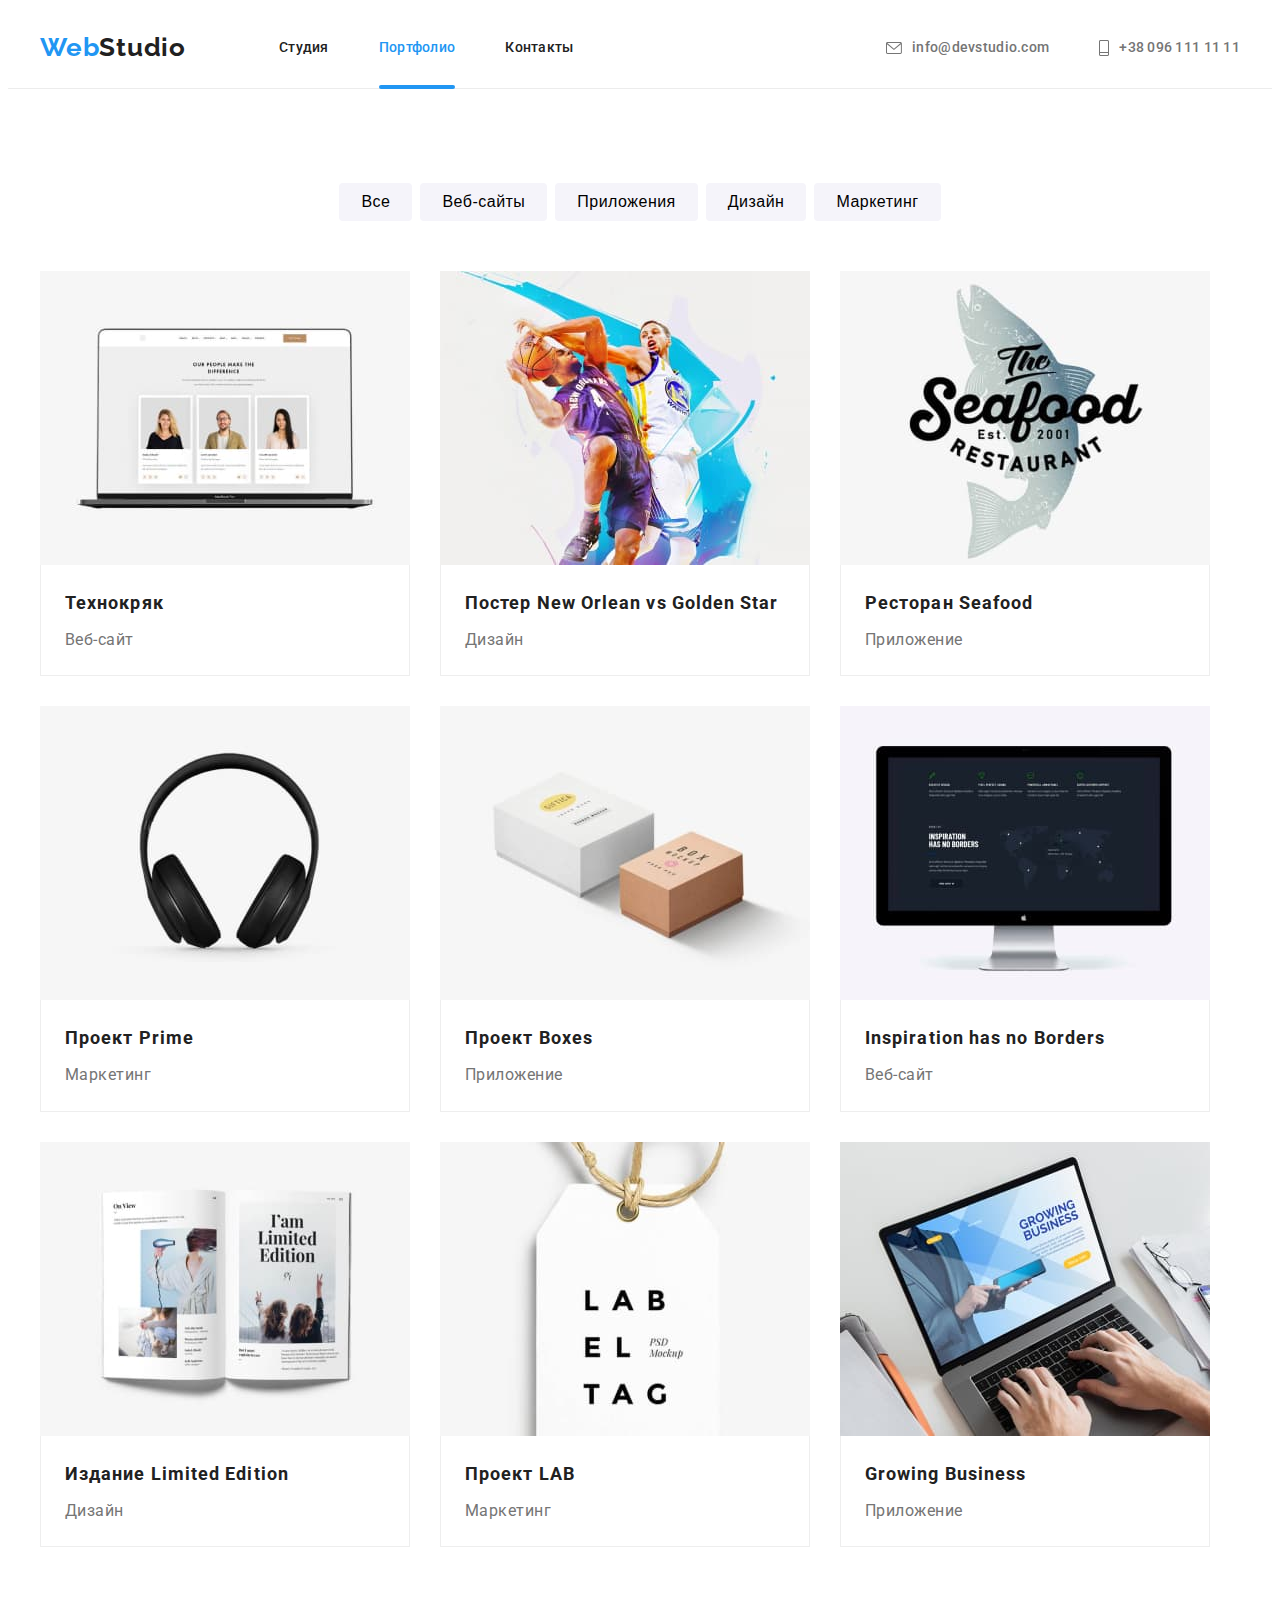
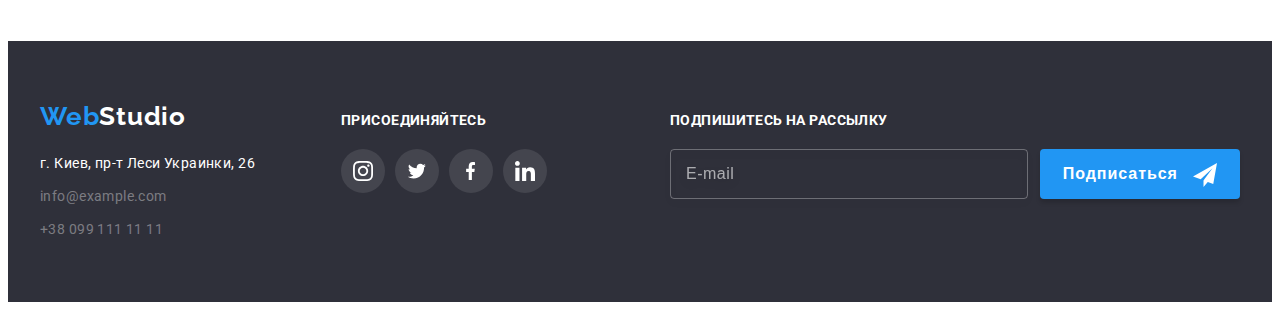
==== portfolio.html @ 497ff4f8 "sxx" ====
<!DOCTYPE html>
<h lang="ru">
	<head>
		<meta charset="UTF-8" />
		<meta http-equiv="X-UA-Compatible" content="IE=edge" />
		<meta name="viewport" content="width=device-width, initial-scale=1.0" />
		<title>WebStudio</title>
<link rel="preconnect" href="https://fonts.gstatic.com" crossorigin>
<link href="https://fonts.googleapis.com/css2?family=Raleway:wght@700&family=Roboto:wght@400;500;700;900&display=swap" rel="stylesheet">
<link rel="stylesheet" href="https://cdnjs.cloudflare.com/ajax/libs/modern-normalize/1.1.0/modern-normalize.min.css" integrity="sha512-wpPYUAdjBVSE4KJnH1VR1HeZfpl1ub8YT/NKx4PuQ5NmX2tKuGu6U/JRp5y+Y8XG2tV+wKQpNHVUX03MfMFn9Q==" crossorigin="anonymous" referrerpolicy="no-referrer" />
		<link rel="stylesheet" href="./css/main.min.css" />
	</head>
	<body>
		<!--Шапка сайта-->
		<header class="header">
			<div class="container header__container">
				<nav class="nav">
					<a class="header__logo logo" href="./index.html">Web<span class="logo__black">Studio</span>
					</a>
					<ul class="nav__list">
						<li class="nav__item">
							<a class="nav__link" href="./index.html"
								>Студия</a>
						</li>
						<li class="nav__item">
							<a class="nav__link nav__link--current" href="./portfolio.html">Портфолио</a>
						</li>
						<li class="nav__item">
							<a class="nav__link" href="#team">Контакты</a>
						</li>
					</ul>
				</nav>
				<ul class="contaks ">
					<li class="contaks__item">
						<a class="contaks__link" href="mailto:info@devstudio.com">
							<svg class="contaks__icon" width="16" height="12">
								<use href="./images/icons.svg#icon-envelope"></use>
							</svg>
							info@devstudio.com</a>
					</li>
					<li class="contaks__item">
						<a class="contaks__link" href="tel:+380961111111">
							<svg class="contaks__icon" width="10" height="16">
								<use href="./images/icons.svg#icon-smartphone"></use>
							</svg>
							+38 096 111 11 11</a>
					</li>
				</ul>
			</div>
		</header>
		<!--Секция блок заказа услуги-->
		<main>
				<section class="">
				<div class="container section">
					<h1 class="visually-hidden">
						Выбор элементов подтипа портфолио WebStudio
					</h1>
						<ul class="element">
							<li class="element__item">
								<button class="element__btn" type="button">
									Все
								</button>
							</li>
							<li class="element__item">
								<button class="element__btn" type="button">
									Веб-сайты
								</button>
							</li>
							<li class="element__item">
								<button class="element__btn" type="button">
									Приложения
								</button>
							</li>
							<li class="element__item">
								<button class="element__btn" type="button">
									Дизайн
								</button>
							</li>
							<li class="element__item">
								<button class="element__btn" type="button">
									Маркетинг
								</button>
							</li>
						</ul>
					<ul class="gallery">
						<li class="gallery__item">
							<div class="gallery__wrap">
								<a class="gallery__link" href="">
									<div class="gallery__img">
									<img src="./images/veb-link.jpg" width="370" alt="Технокряк"/>
									<p class="gallery__wrap-text">
										Технокряк это современная площадка распространения коронавируса. Компании используют эту платформу для цифрового шпионажа и атак на защищённые сервера конкурентов.
									</p>
								</div>
									<div class="gallery__container">
									<h2 class="gallery__title">Технокряк</h2>
								<p class="gallery__text">Веб-сайт</p>
								</div>
								</a>
							</div>
						</li>
						<li class="gallery__item">
							<div class="gallery__wrap">
								<a class="gallery__link" href="">
									<div class="gallery__img">
									<img src="./images/poster-new-orlean-vs-golden-star.jpg" width="370" alt="Постер New Orlean vs Golden Star"/>
								<p class="gallery__wrap-text">
									Lorem ipsum dolor, sit amet consectetur adipisicing elit. Neque assumenda ab reprehenderit in ea sapiente similique ad. Quibusdam cum ea, odio veritatis, perferendis voluptas velit optio architecto ab nostrum dignissimos incidunt iste culpa voluptatem porro veniam nulla perspiciatis magnam modi blanditiis vitae! Aliquid esse amet officia porro, temporibus nam soluta!
								</p>	
								</div>
									<div class="gallery__container">
									<h2 class="gallery__title">Постер New Orlean vs Golden Star</h2>
								<p class="gallery__text">Дизайн</p>
								</div>
								</a>
							</div>
						</li>
						<li class="gallery__item">
							<div class="gallery__wrap">
								<a class="gallery__link" href="">
									<div class="gallery__img">
									<img src="./images/seafood-restaurant.jpg" width="370" alt="Ресторан Seafood"/>
								<p class="gallery__wrap-text">
									Lorem ipsum dolor, sit amet consectetur adipisicing elit. Neque assumenda ab reprehenderit in ea sapiente similique ad. Quibusdam cum ea, odio veritatis, perferendis voluptas velit optio architecto ab nostrum dignissimos incidunt iste culpa voluptatem porro veniam nulla perspiciatis magnam modi blanditiis vitae! Aliquid esse amet officia porro, temporibus nam soluta!
								</p>	
								</div>
									<div class="gallery__container">
									<h2 class="gallery__title">Ресторан Seafood</h2>
								<p class="gallery__text">Приложение</p>
								</div>
								</a>
							</div>
						</li>
						<li class="gallery__item">
							<div class="gallery__wrap">
								<a class="gallery__link" href="">
									<div class="gallery__img">
									<img src="./images/prime-project.jpg" width="370" alt="Проект Prime"/>
								<p class="gallery__wrap-text">
									Lorem ipsum dolor, sit amet consectetur adipisicing elit. Neque assumenda ab reprehenderit in ea sapiente similique ad. Quibusdam cum ea, odio veritatis, perferendis voluptas velit optio architecto ab nostrum dignissimos incidunt iste culpa voluptatem porro veniam nulla perspiciatis magnam modi blanditiis vitae! Aliquid esse amet officia porro, temporibus nam soluta!
								</p>	
								</div>
									<div class="gallery__container">
									<h2 class="gallery__title">Проект Prime</h2>
								<p class="gallery__text">Маркетинг</p>
								</div>
								</a>
							</div>
						</li>
						<li class="gallery__item">
							<div class="gallery__wrap">
								<a class="gallery__link" href="">
									<div class="gallery__img">
									<img src="./images/project-boxes.jpg" width="370" alt="Проект Boxes"/>
								<p class="gallery__wrap-text">
									Lorem ipsum dolor, sit amet consectetur adipisicing elit. Neque assumenda ab reprehenderit in ea sapiente similique ad. Quibusdam cum ea, odio veritatis, perferendis voluptas velit optio architecto ab nostrum dignissimos incidunt iste culpa voluptatem porro veniam nulla perspiciatis magnam modi blanditiis vitae! Aliquid esse amet officia porro, temporibus nam soluta!
								</p>	
								</div>
									<div class="gallery__container">
									<h2 class="gallery__title">Проект Boxes</h2>
								<p class="gallery__text">Приложение</p>
								</div>
								</a>
							</div>
						</li>
						<li class="gallery__item">
							<div class="gallery__wrap">
								<a class="gallery__link" href="">
									<div class="gallery__img">
									<img src="./images/inspiration-has-no-borders.jpg" width="370" alt="Inspiration has no Borders"/>
								<p class="gallery__wrap-text">
									Lorem ipsum dolor, sit amet consectetur adipisicing elit. Neque assumenda ab reprehenderit in ea sapiente similique ad. Quibusdam cum ea, odio veritatis, perferendis voluptas velit optio architecto ab nostrum dignissimos incidunt iste culpa voluptatem porro veniam nulla perspiciatis magnam modi blanditiis vitae! Aliquid esse amet officia porro, temporibus nam soluta!
								</p>	
								</div>
									<div class="gallery__container">
									<h2 class="gallery__title">Inspiration has no Borders</h2>
								<p class="gallery__text">Веб-сайт</p>
								</div>
								</a>
							</div>
						</li>
						<li class="gallery__item">
							<div class="gallery__wrap">
								<a class="gallery__link" href="">
									<div class="gallery__img">
									<img src="./images/limited-edition.jpg" width="370" alt="Издание Limited Edition"/>
								<p class="gallery__wrap-text">
									Lorem ipsum dolor, sit amet consectetur adipisicing elit. Neque assumenda ab reprehenderit in ea sapiente similique ad. Quibusdam cum ea, odio veritatis, perferendis voluptas velit optio architecto ab nostrum dignissimos incidunt iste culpa voluptatem porro veniam nulla perspiciatis magnam modi blanditiis vitae! Aliquid esse amet officia porro, temporibus nam soluta!
								</p>	
								</div>
									<div class="gallery__container">
									<h2 class="gallery__title">Издание Limited Edition</h2>
								<p class="gallery__text">Дизайн</p>
								</div>
								</a>
							</div>
						</li>
						<li class="gallery__item">
							<div class="gallery__wrap">
								<a class="gallery__link" href="">
									<div class="gallery__img">
									<img src="./images/prodject-lab.jpg" width="370" alt="Проект LAB"/>
								<p class="gallery__wrap-text">
									Lorem ipsum dolor, sit amet consectetur adipisicing elit. Neque assumenda ab reprehenderit in ea sapiente similique ad. Quibusdam cum ea, odio veritatis, perferendis voluptas velit optio architecto ab nostrum dignissimos incidunt iste culpa voluptatem porro veniam nulla perspiciatis magnam modi blanditiis vitae! Aliquid esse amet officia porro, temporibus nam soluta!
								</p>	
								</div>
									<div class="gallery__container">
									<h2 class="gallery__title">Проект LAB</h2>
								<p class="gallery__text">Маркетинг</p>
								</div>
								</a>
							</div>
						</li>
						<li class="gallery__item">
							<div class="gallery__wrap">
								<a class="gallery__link" href="">
									<div class="gallery__img">
									<img src="./images/growing-business.jpg" width="370" alt="Growing Business"/>
								<p class="gallery__wrap-text">
									Lorem ipsum dolor, sit amet consectetur adipisicing elit. Neque assumenda ab reprehenderit in ea sapiente similique ad. Quibusdam cum ea, odio veritatis, perferendis voluptas velit optio architecto ab nostrum dignissimos incidunt iste culpa voluptatem porro veniam nulla perspiciatis magnam modi blanditiis vitae! Aliquid esse amet officia porro, temporibus nam soluta!
								</p>	
								</div>
									<div class="gallery__container">
									<h2 class="gallery__title">Growing Business</h2>
								<p class="gallery__text">Приложение</p>
								</div>
								</a>
							</div>
						</li>
					</ul>
				</div>
				</section>
		</main>
		<!--Подвал сайта-->
		<footer class="footer">
			<div class="container footer__container">
				<address class="footer__address">
					<ul class="">
						<li class="footer__item">
							<a class="fooder__logo logo" href="./index.html">Web<span class="logo__white">Studio</span></a>
						</li>
						<li class="footer__item">
							<a class="footer__maps"href="https://goo.gl/maps/7n5ivLZafYZ2Yxqt9">г. Киев, пр-т Леси Украинки, 26</a>
						</li>
						<li class="footer__item">
							<a class="footer__mt" href="mailto:info@example.com">info@example.com</a>
						</li">
						<li class="footer__item">
							<a class="footer__mt" href="tel:+380991111111">+38 099 111 11 11</a>
						</li>
					</ul>
				</address>
					<div class="network">
						<p class="footer__text">присоединяйтесь</p>
						<ul class="network__list">
							<li class="network__item">
								<a class="network__link" href="">
									<svg class="network__icon" width="20" height="20">
										<use href="./images/icons.svg#icon-instagram"></use>
									</svg>
								</a>
							</li>
							<li class="network__item">
								<a class="network__link" href="">
									<svg class="network__icon" width="20" height="16.25">
										<use href="./images/icons.svg#icon-twitter"></use>
									</svg>
								</a>
							</li>
							<li class="network__item">
								<a class="network__link" href="">
									<svg class="network__icon" width="10" height="20">
										<use href="./images/icons.svg#icon-facebook"></use>
									</svg>
								</a>
							</li>
							<li class="network__item">
								<a class="network__link" href="">
									<svg class="network__icon" width="20" height="20">
										<use href="./images/icons.svg#icon-linkedin"></use>
									</svg>
								</a>
							</li>
						</ul>
					</div>
					<div class="mailing">
						<p class="footer__text">подпишитесь на рассылку</p>
						<form class="mailing__form">
							<div class="mailing__container">
								<label for="mailing__label" class="mailing-label"></label>
								<input type="email" class="mailing__input" name="email" id="mailing__label" placeholder="E-mail">
							</div>
						<button type="submit" class="mailing__button">Подписаться
							<svg class="mailing__icon" width="24" height="24">
								<use href="./images/icons.svg#icon-send"></use>
							</svg>
						</button>
						</form>
					</div>
			</div>
		</footer>
		<script src="./js/modal.js"></script>
	</body>
</html>
---- css/main.min.css ----
body{color:var(--main-text-color);font-family:Roboto,sans-serif;font-size:14px;line-height:1.71;background:#fff}:hover,:focus{outline:none}h1,h2,h3,h4,h5,h6,p,ul{margin:0}ul{padding:0;list-style:none}a{text-decoration:none}img{display:block;max-width:100%;height:auto}button{cursor:pointer}.backdrop{width:100vw;height:100vh;background-color:rgba(0,0,0,.2);position:fixed;top:0;-webkit-transition:opacity 750ms cubic-bezier(0.4, 0, 0.2, 1),visibility 750ms cubic-bezier(0.4, 0, 0.2, 1);transition:opacity 750ms cubic-bezier(0.4, 0, 0.2, 1),visibility 750ms cubic-bezier(0.4, 0, 0.2, 1)}.backdrop.is-hidden .modal{-webkit-transform:scale(0.6) rotate(160deg) translateY(500px);transform:scale(0.6) rotate(160deg) translateY(500px);-webkit-transition:-webkit-transform 750ms cubic-bezier(0.4, 0, 0.2, 1);transition:-webkit-transform 750ms cubic-bezier(0.4, 0, 0.2, 1);transition:transform 750ms cubic-bezier(0.4, 0, 0.2, 1);transition:transform 750ms cubic-bezier(0.4, 0, 0.2, 1), -webkit-transform 750ms cubic-bezier(0.4, 0, 0.2, 1)}.modal{position:absolute;left:50%;top:50%;-webkit-transition:-webkit-transform 750ms cubic-bezier(0.4, 0, 0.2, 1);transition:-webkit-transform 750ms cubic-bezier(0.4, 0, 0.2, 1);transition:transform 750ms cubic-bezier(0.4, 0, 0.2, 1);transition:transform 750ms cubic-bezier(0.4, 0, 0.2, 1), -webkit-transform 750ms cubic-bezier(0.4, 0, 0.2, 1);-webkit-transform:translate(-50%, -50%);transform:translate(-50%, -50%);width:528px;min-height:581px;background:#fff;-webkit-box-shadow:0px 1px 3px rgba(0,0,0,.12),0px 1px 1px rgba(0,0,0,.14),0px 2px 1px rgba(0,0,0,.2);box-shadow:0px 1px 3px rgba(0,0,0,.12),0px 1px 1px rgba(0,0,0,.14),0px 2px 1px rgba(0,0,0,.2);border-radius:4px;padding:40px}.modal__btn{width:30px;height:30px;border:1px solid rgba(0,0,0,.1);background-color:transparent;border-radius:50%;position:absolute;top:8px;right:8px;-webkit-transition:fill 250ms cubic-bezier(0.4, 0, 0.2, 1);transition:fill 250ms cubic-bezier(0.4, 0, 0.2, 1)}.modal__btn:hover,.modal__btn:focus{fill:#2196f3}.is-hidden{visibility:hidden;opacity:0;pointer-events:none}.modal__icon{vertical-align:middle}.backdrop__text{font-weight:700;font-size:20px;line-height:1.15;color:var(--title-text-color);font-family:Roboto;text-align:center;letter-spacing:.03em;margin-bottom:12px}.form__field{margin-bottom:10px}.input-wrap{position:relative}.input__icon{position:absolute;left:15px;top:50%;-webkit-transform:translateY(-50%);transform:translateY(-50%);-webkit-transition:fill 250ms cubic-bezier(0.4, 0, 0.2, 1);transition:fill 250ms cubic-bezier(0.4, 0, 0.2, 1);fill:#212121}.form__input:focus,.comments__input:focus{border-color:#2196f3}.form__label{font-size:12px;line-height:1.17;margin-bottom:4px;display:block;letter-spacing:.01em;color:var(--main-text-color)}.form__input:focus+.input__icon{fill:#2196f3}.form__input{width:100%;height:40px;border:1px solid rgba(33,33,33,.2);border-radius:4px;padding-left:42px;padding-right:15px;outline:none;-webkit-transition:border-color 250ms cubic-bezier(0.4, 0, 0.2, 1);transition:border-color 250ms cubic-bezier(0.4, 0, 0.2, 1)}.comments__input{width:100%;height:120px;display:block;border:1px solid rgba(33,33,33,.2);-webkit-box-sizing:border-box;box-sizing:border-box;border-radius:4px;padding:12px 16px;resize:none;outline:none;-webkit-transition:border-color 250ms cubic-bezier(0.4, 0, 0.2, 1);transition:border-color 250ms cubic-bezier(0.4, 0, 0.2, 1)}.comments__input::-webkit-input-placeholder{line-height:16px;letter-spacing:.01em;color:rgba(117,117,117,.5)}.comments__input::-moz-placeholder{line-height:16px;letter-spacing:.01em;color:rgba(117,117,117,.5)}.comments__input:-ms-input-placeholder{line-height:16px;letter-spacing:.01em;color:rgba(117,117,117,.5)}.comments__input::-ms-input-placeholder{line-height:16px;letter-spacing:.01em;color:rgba(117,117,117,.5)}.comments__input::placeholder{line-height:16px;letter-spacing:.01em;color:rgba(117,117,117,.5)}.form__field-comments{margin-bottom:20px}.form__button{font-weight:700;font-size:16px;line-height:1.88;width:200px;height:50px;font-style:normal;letter-spacing:.06em;color:var(--footer-text-color);background-color:#188ce8;-webkit-box-shadow:0px 4px 4px rgba(0,0,0,.15);box-shadow:0px 4px 4px rgba(0,0,0,.15);border-radius:4px;display:block;margin:0 auto;border:none}.link__policy{color:#2196f3;text-decoration:underline}.check__text{letter-spacing:.03em;color:var(--main-text-color);display:-webkit-box;display:-ms-flexbox;display:flex;-webkit-box-align:center;-ms-flex-align:center;align-items:center;-webkit-box-pack:center;-ms-flex-pack:center;justify-content:center}.check__item{width:16px;height:15px;border-radius:2px;border:2px #212121 solid;margin-right:7px;display:-webkit-box;display:-ms-flexbox;display:flex;-webkit-box-align:center;-ms-flex-align:center;align-items:center;-webkit-box-pack:center;-ms-flex-pack:center;justify-content:center;-webkit-transition:background-color 250ms cubic-bezier(0.4, 0, 0.2, 1),border 250ms cubic-bezier(0.4, 0, 0.2, 1);transition:background-color 250ms cubic-bezier(0.4, 0, 0.2, 1),border 250ms cubic-bezier(0.4, 0, 0.2, 1)}.modal__field{margin-bottom:30px}.check__icon{fill:#fff}.modal__check:checked+.check__text .check__item{background-color:#2196f3;border:none}.container{width:1200px;padding-left:15px;padding-right:15px;margin:0 auto}.section{padding-top:94px;padding-bottom:94px}.section--notpaddingbottom{padding-bottom:0}.section--graybackground{background-color:#f5f4fa}.advantage__item:not(:last-child){margin-right:30px}.advantage{display:-webkit-box;display:-ms-flexbox;display:flex}.advantage__title{font-weight:700;line-height:1.14;letter-spacing:.03em;text-transform:uppercase;color:var(--main-color);margin-bottom:10px}.advantage__container{-webkit-box-pack:center;-ms-flex-pack:center;justify-content:center;width:270px;height:120px;margin-bottom:30px;background-color:#f5f4fa;border-radius:4px;display:-webkit-box;display:-ms-flexbox;display:flex;-webkit-box-align:center;-ms-flex-align:center;align-items:center}.command__item{background:#fff;-webkit-box-shadow:0px 1px 3px rgba(0,0,0,.12),0px 1px 1px rgba(0,0,0,.14),0px 2px 1px rgba(0,0,0,.2);box-shadow:0px 1px 3px rgba(0,0,0,.12),0px 1px 1px rgba(0,0,0,.14),0px 2px 1px rgba(0,0,0,.2);border-radius:0px 0px 4px 4px}.command__item:not(:last-child){margin-right:30px}.command__title{font-weight:500;font-size:16px;line-height:1.19;text-align:center;letter-spacing:.03em;color:var(--main-color);margin-bottom:10px}.command__container{padding-top:30px;padding-bottom:30px}.command{display:-webkit-box;display:-ms-flexbox;display:flex;list-style:none}.command__text{font-size:16px;line-height:1.19;text-align:center;letter-spacing:.03em}.section__title{font-weight:700;font-size:36px;line-height:1.16;text-align:center;letter-spacing:.03em;color:var(--main-color);margin-bottom:50px}.social{display:-webkit-box;display:-ms-flexbox;display:flex;-webkit-box-pack:center;-ms-flex-pack:center;justify-content:center;margin-top:16px}.social-link{width:44px;height:44px;-webkit-box-align:center;-ms-flex-align:center;align-items:center;background-color:#fff;border-radius:50%;display:-webkit-box;display:-ms-flexbox;display:flex;-webkit-box-pack:center;-ms-flex-pack:center;justify-content:center;-webkit-transition:background-color 250ms cubic-bezier(0.4, 0, 0.2, 1);transition:background-color 250ms cubic-bezier(0.4, 0, 0.2, 1)}.social-link:hover .social-icon,.social-link:focus .social-icon{fill:#fff}.social-link:hover,.social-link:focus{background-color:#2196f3;-webkit-transform:translateY(0);transform:translateY(0)}.social-icon{fill:#afb1b8}.social-item+.social-item{margin-left:10px}.element{display:-webkit-box;display:-ms-flexbox;display:flex;margin-bottom:50px;-webkit-box-pack:center;-ms-flex-pack:center;justify-content:center}.element__item:not(:last-child){margin-right:8px}.element__btn{font-weight:500;font-size:16px;line-height:1.63;text-align:center;letter-spacing:.03em;padding:5px 22px;background-color:#f5f4fa;border-radius:4px;border:none;padding:6px 22px;-webkit-transition:background-color 250ms cubic-bezier(0.4, 0, 0.2, 1),color 250ms cubic-bezier(0.4, 0, 0.2, 1),-webkit-box-shadow 250ms cubic-bezier(0.4, 0, 0.2, 1);transition:background-color 250ms cubic-bezier(0.4, 0, 0.2, 1),color 250ms cubic-bezier(0.4, 0, 0.2, 1),-webkit-box-shadow 250ms cubic-bezier(0.4, 0, 0.2, 1);transition:background-color 250ms cubic-bezier(0.4, 0, 0.2, 1),color 250ms cubic-bezier(0.4, 0, 0.2, 1),box-shadow 250ms cubic-bezier(0.4, 0, 0.2, 1);transition:background-color 250ms cubic-bezier(0.4, 0, 0.2, 1),color 250ms cubic-bezier(0.4, 0, 0.2, 1),box-shadow 250ms cubic-bezier(0.4, 0, 0.2, 1),-webkit-box-shadow 250ms cubic-bezier(0.4, 0, 0.2, 1)}.element__btn:focus,.element__btn:hover{color:var(--footer-text-color);background-color:var(--title-color);-webkit-box-shadow:0px 3px 1px rgba(0,0,0,.1),0px 1px 2px rgba(0,0,0,.08),0px 2px 2px rgba(0,0,0,.12);box-shadow:0px 3px 1px rgba(0,0,0,.1),0px 1px 2px rgba(0,0,0,.08),0px 2px 2px rgba(0,0,0,.12)}.network__link{width:44px;height:44px;-webkit-box-align:center;-ms-flex-align:center;align-items:center;background-color:rgba(255,255,255,.1);border-radius:50%;display:-webkit-box;display:-ms-flexbox;display:flex;-webkit-box-pack:center;-ms-flex-pack:center;justify-content:center;-webkit-transition:background-color 250ms cubic-bezier(0.4, 0, 0.2, 1);transition:background-color 250ms cubic-bezier(0.4, 0, 0.2, 1)}.network__link:focus,.network__link:hover{background-color:#2196f3}.network__item+.network__item{margin-left:10px}.network__icon{fill:#fff}.footer__address{width:231px;letter-spacing:.03em}.footer__maps{color:var(--footer-text-color);-webkit-transition:color 250ms cubic-bezier(0.4, 0, 0.2, 1);transition:color 250ms cubic-bezier(0.4, 0, 0.2, 1)}.footer__maps:hover,.footer__maps:focus{color:var(--title-color)}.footer__maps{font-family:Roboto,sans-serif;font-style:normal;font-size:14px;line-height:1.71;letter-spacing:.03em}.footer__mt{color:#ffffff60;-webkit-transition:color 250ms cubic-bezier(0.4, 0, 0.2, 1);transition:color 250ms cubic-bezier(0.4, 0, 0.2, 1)}.footer__mt:hover,.footer__mt:focus{color:var(--title-color)}.footer__mt{font-family:Roboto,sans-serif;font-style:normal;font-size:14px;line-height:1.71;letter-spacing:.03em}.logo__white{color:var(--footer-text-color)}.footer__item:not(:last-child){margin-bottom:9px}.network__list{display:-webkit-box;display:-ms-flexbox;display:flex;-webkit-box-pack:center;-ms-flex-pack:center;justify-content:center}.footer{background-color:#2f303a;padding:60px 0}.fooder__logo{display:block;margin-bottom:20px}.footer__text{font-weight:700;line-height:1.14;letter-spacing:.03em;text-transform:uppercase;color:#fff;margin-bottom:20px}.footer__container{display:-webkit-box;display:-ms-flexbox;display:flex;-webkit-box-align:baseline;-ms-flex-align:baseline;align-items:baseline}.network{margin-left:70px}.mailing__input{width:358px;height:50px;border:1px solid rgba(255,255,255,.3);-webkit-box-sizing:border-box;box-sizing:border-box;-webkit-filter:drop-shadow(0px 4px 4px rgba(0, 0, 0, 0.15));filter:drop-shadow(0px 4px 4px rgba(0, 0, 0, 0.15));border-radius:4px;padding-left:15px;background-color:transparent;outline:none;font-size:16px;line-height:1.25;letter-spacing:.03em;color:var(--footer-text-color)}.mailing__input::-webkit-input-placeholder{font-size:16px;line-height:1.25;letter-spacing:.03em;color:rgba(255,255,255,.6)}.mailing__input::-moz-placeholder{font-size:16px;line-height:1.25;letter-spacing:.03em;color:rgba(255,255,255,.6)}.mailing__input:-ms-input-placeholder{font-size:16px;line-height:1.25;letter-spacing:.03em;color:rgba(255,255,255,.6)}.mailing__input::-ms-input-placeholder{font-size:16px;line-height:1.25;letter-spacing:.03em;color:rgba(255,255,255,.6)}.mailing__input::placeholder{font-size:16px;line-height:1.25;letter-spacing:.03em;color:rgba(255,255,255,.6)}.mailing{margin-left:auto}.mailing__form{display:-webkit-box;display:-ms-flexbox;display:flex}.mailing__button{width:200px;height:50px;background:var(--title-color);-webkit-box-shadow:0px 4px 4px rgba(0,0,0,.15);box-shadow:0px 4px 4px rgba(0,0,0,.15);border-radius:4px;font-style:normal;font-weight:700;font-size:16px;line-height:1.88;letter-spacing:.06em;color:var(--footer-text-color);cursor:pointer;border:none}.mailing__icon{vertical-align:middle;margin-left:10px;fill:var(--footer-text-color)}.mailing__container{margin-right:12px}.gallery{margin:-15px;display:-webkit-box;display:-ms-flexbox;display:flex;-ms-flex-wrap:wrap;flex-wrap:wrap}.gallery__img{position:relative;overflow:hidden}.gallery__wrap-text{position:absolute;-webkit-transform:translateY(100%);transform:translateY(100%);-webkit-transition:-webkit-transform 250ms cubic-bezier(0.4, 0, 0.2, 1);transition:-webkit-transform 250ms cubic-bezier(0.4, 0, 0.2, 1);transition:transform 250ms cubic-bezier(0.4, 0, 0.2, 1);transition:transform 250ms cubic-bezier(0.4, 0, 0.2, 1), -webkit-transform 250ms cubic-bezier(0.4, 0, 0.2, 1);overflow:auto;left:0;top:0;padding:63px 24px;width:100%;height:100%;font-size:18px;line-height:1.55;letter-spacing:.03em;color:var(--footer-text-color);background-color:rgba(33,150,243,.9)}.gallery__title{font-weight:700;font-size:18px;line-height:2;letter-spacing:.06em;color:var(--main-color);margin-bottom:4px}.gallery__text{font-size:16px;line-height:1.9;letter-spacing:.03em;color:var(--main-text-color)}.gallery__link{display:block;-webkit-transition:-webkit-box-shadow 250ms cubic-bezier(0.4, 0, 0.2, 1);transition:-webkit-box-shadow 250ms cubic-bezier(0.4, 0, 0.2, 1);transition:box-shadow 250ms cubic-bezier(0.4, 0, 0.2, 1);transition:box-shadow 250ms cubic-bezier(0.4, 0, 0.2, 1), -webkit-box-shadow 250ms cubic-bezier(0.4, 0, 0.2, 1)}.gallery__link:hover,.gallery__link:focus{-webkit-box-shadow:0px 1px 1px rgba(0,0,0,.12),0px 4px 4px rgba(0,0,0,.06),1px 4px 6px rgba(0,0,0,.16);box-shadow:0px 1px 1px rgba(0,0,0,.12),0px 4px 4px rgba(0,0,0,.06),1px 4px 6px rgba(0,0,0,.16)}.gallery__link:focus .gallery__wrap-text,.gallery__link:hover .gallery__wrap-text{-webkit-transform:translateY(0%);transform:translateY(0%)}.gallery__item{background:var(--footer-text-color);margin:15px}.gallery__container{padding:20px 24px;border:1px solid #eee;border-top:0}.clients__icon{fill:#afb1b8;-webkit-transition:fill 250ms cubic-bezier(0.4, 0, 0.2, 1);transition:fill 250ms cubic-bezier(0.4, 0, 0.2, 1)}.clients__list{display:-webkit-box;display:-ms-flexbox;display:flex}.clients__link{width:170px;height:92px;display:-webkit-box;display:-ms-flexbox;display:flex;-webkit-box-pack:center;-ms-flex-pack:center;justify-content:center;-webkit-box-align:center;-ms-flex-align:center;align-items:center;border:1px solid #afb1b8;border-radius:4px;-webkit-transition:border-color 250ms cubic-bezier(0.4, 0, 0.2, 1),fill 250ms cubic-bezier(0.4, 0, 0.2, 1);transition:border-color 250ms cubic-bezier(0.4, 0, 0.2, 1),fill 250ms cubic-bezier(0.4, 0, 0.2, 1)}.clients__link:hover .clients__icon,.clients__link:focus .clients__icon{fill:#2196f3}.clients__link:focus,.clients__link:hover{border-color:#2196f3}.clients__item+.clients__item{margin-left:30px}.header__container,.nav__list,.contaks,.nav{display:-webkit-box;display:-ms-flexbox;display:flex;-webkit-box-align:center;-ms-flex-align:center;align-items:center}.contaks__icon{margin-right:10px;fill:currentColor}.header{border-bottom:1px solid #ececec}.contaks{margin-left:auto}.contaks__item:not(:last-child){margin-right:50px}.nav__item:not(:last-child){margin-right:50px}.logo{color:var(--title-color);font-family:Raleway,sans-serif;font-style:normal;font-weight:700;font-size:26px;line-height:1.19;letter-spacing:.03em}.header__logo{margin-right:93px;padding-top:24px;padding-bottom:25px}.logo__black{color:var(--title-text-color)}.nav__link{color:var(--title-color)}.nav__link,.contaks__link{color:var(--title-text-color);font-weight:500;line-height:1.14;letter-spacing:.02em;-webkit-box-align:center;-ms-flex-align:center;align-items:center;display:-webkit-box;display:-ms-flexbox;display:flex;padding-top:32px;padding-bottom:32px;-webkit-transition:color 250ms cubic-bezier(0.4, 0, 0.2, 1);transition:color 250ms cubic-bezier(0.4, 0, 0.2, 1)}.nav__link:hover,.nav__link:focus,.contaks__link:hover,.contaks__link:focus{color:var(--title-color)}.contaks__link{color:var(--main-text-color)}.nav__link--current{position:relative;color:var(--title-color)}.nav__link--current::after{position:absolute;bottom:-1px;left:0;content:"";width:100%;height:4px;background-color:var(--title-color);border-radius:2px}.order{background-color:#2f303a;text-align:center;padding:200px 0;max-width:1600px;margin-left:auto;margin-right:auto;background-image:-webkit-gradient(linear, left top, left bottom, from(rgba(47, 48, 58, 0.4)), to(rgba(47, 48, 58, 0.4))),url("../images/img-container.jpg");background-image:linear-gradient(rgba(47, 48, 58, 0.4), rgba(47, 48, 58, 0.4)),url("../images/img-container.jpg");background-repeat:no-repeat;background-size:cover;background-position:center}.order__title{font-weight:900;font-size:44px;line-height:1.36;letter-spacing:.06em;text-transform:uppercase;color:var(--footer-text-color);margin-bottom:30px}.order__btn{font-weight:700;font-size:16px;line-height:1.88;letter-spacing:.06em;color:var(--footer-text-color);background-color:var(--title-color);-webkit-box-shadow:0px 4px 4px rgba(0,0,0,.15);box-shadow:0px 4px 4px rgba(0,0,0,.15);border-radius:4px;cursor:pointer;border:none;padding:10px 32px}.works{display:-webkit-box;display:-ms-flexbox;display:flex}.works__text{position:absolute;left:0;bottom:0;display:-webkit-box;display:-ms-flexbox;display:flex;-webkit-box-align:center;-ms-flex-align:center;align-items:center;-webkit-box-pack:center;-ms-flex-pack:center;justify-content:center;height:70px;width:100%;font-weight:700;line-height:1.14;letter-spacing:.03em;text-transform:uppercase;color:var(--footer-text-color);background-color:rgba(47,48,58,.8)}.works__container{position:relative}.works__item:not(:last-child){margin-right:30px}.visually-hidden{position:absolute;width:1px;height:1px;margin:-1px;padding:0;overflow:hidden;border:0;clip:rect(0 0 0 0)}:root{--main-text-color: #757575;--title-text-color: #212121;--main-color: #212121;--footer-text-color: #ffffff;--title-color: #2196f3}/*# sourceMappingURL=main.min.css.map */
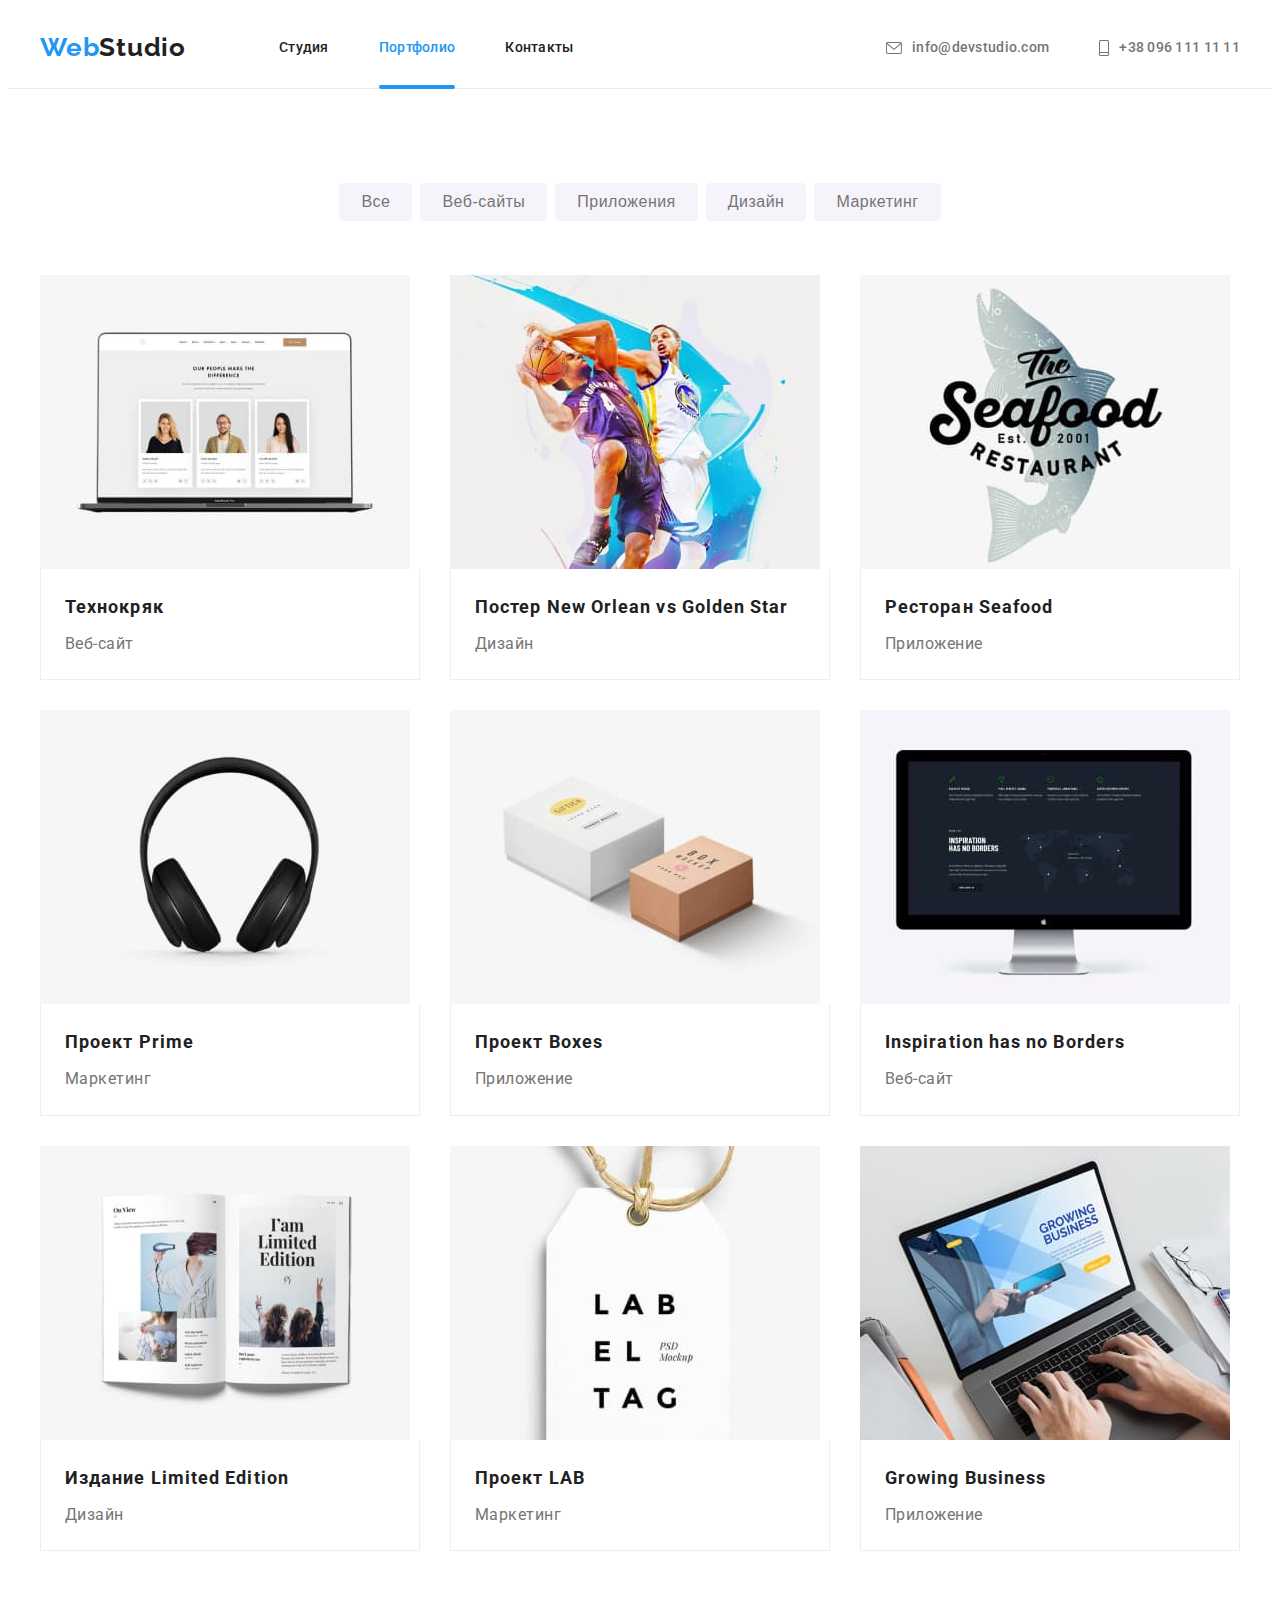
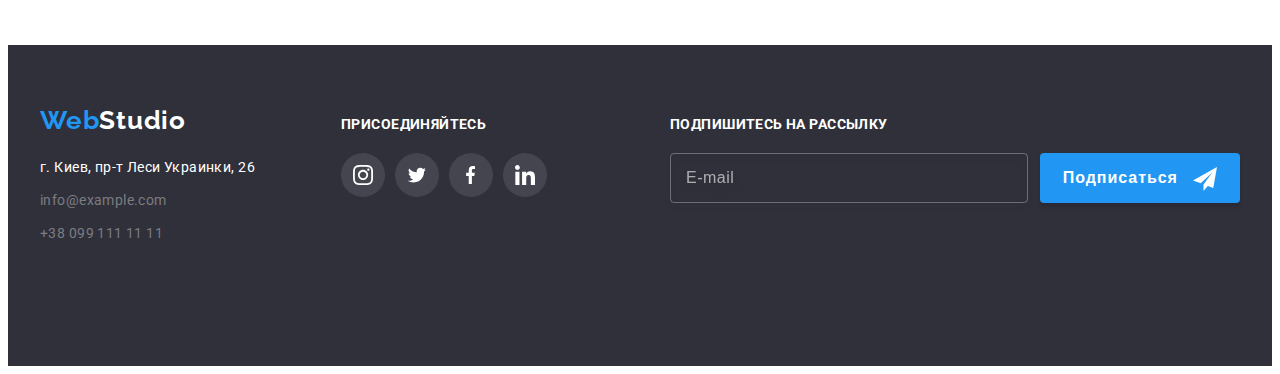
==== commit 2cc00e8b: "as" ====
--- a/portfolio.html
+++ b/portfolio.html
@@ -12,11 +12,19 @@
 	</head>
 	<body>
 		<!--Шапка сайта-->
-		<header class="header">
+		<header class="header block">
 			<div class="container header__container">
-				<nav class="nav">
+				<div class="container__logo">
 					<a class="header__logo logo" href="./index.html">Web<span class="logo__black">Studio</span>
 					</a>
+				</div>
+				<button type="button" class="button__open" >
+					<svg class="menu__icon" width="40" height="40">
+						<use href="./images/icons.svg#icon-menu"></use>
+					</svg>
+				</button>
+				<div class="mobile__menu">
+				<nav class="nav">
 					<ul class="nav__list">
 						<li class="nav__item">
 							<a class="nav__link" href="./index.html"
@@ -30,28 +38,50 @@
 						</li>
 					</ul>
 				</nav>
-				<ul class="contaks ">
-					<li class="contaks__item">
-						<a class="contaks__link" href="mailto:info@devstudio.com">
-							<svg class="contaks__icon" width="16" height="12">
-								<use href="./images/icons.svg#icon-envelope"></use>
-							</svg>
-							info@devstudio.com</a>
-					</li>
-					<li class="contaks__item">
-						<a class="contaks__link" href="tel:+380961111111">
-							<svg class="contaks__icon" width="10" height="16">
-								<use href="./images/icons.svg#icon-smartphone"></use>
-							</svg>
-							+38 096 111 11 11</a>
-					</li>
-				</ul>
+				<div>
+					<ul class="contaks ">
+						<li class="contaks__item">
+							<a class="contaks__link" href="mailto:info@devstudio.com">
+								<svg class="contaks__icon icon-envelope">
+									<use href="./images/icons.svg#icon-envelope"></use>
+								</svg>
+								info@devstudio.com</a>
+						</li>
+						<li class="contaks__item">
+							<a class="contaks__link" href="tel:+380961111111">
+								<svg class="contaks__icon icon-smartphone">
+									<use href="./images/icons.svg#icon-smartphone"></use>
+								</svg>
+								+38 096 111 11 11</a>
+						</li>
+					</ul>
+					<ul class="mobile">
+						<li class="mobile__item">
+							<a class="mobile__link" href="">Instagram</a>
+						</li>
+						<li class="mobile__item">
+							<a class="mobile__link" href="">Twitter</a>
+						</li>
+						<li class="mobile__item">
+							<a class="mobile__link" href="">Facebook</a>
+						</li>
+						<li class="mobile__item">
+							<a class="mobile__link" href="">LinkedIn</a>
+						</li>
+					</ul>
+				</div>
+				<button class="button-close" type="button">
+					<svg class="menu__icon" width="40" height="40">
+						<use href="./images/icons.svg#icon-close"></use>
+					</svg>
+				</button>
 			</div>
-		</header>
+			</div>
+		</header> 
 		<!--Секция блок заказа услуги-->
 		<main>
-				<section class="">
-				<div class="container section">
+				<section class="section block">
+				<div class="container ">
 					<h1 class="visually-hidden">
 						Выбор элементов подтипа портфолио WebStudio
 					</h1>
@@ -87,7 +117,24 @@
 							<div class="gallery__wrap">
 								<a class="gallery__link" href="">
 									<div class="gallery__img">
-									<img src="./images/veb-link.jpg" width="370" alt="Технокряк"/>
+										<picture>
+											<source
+											srcset="./images/imggallery1d.jpg 1x , 
+											./images/imggallery1d@2x.jpg  2x"
+											media="(min-width:1200px)"
+											>
+											<source
+											srcset="./images/imggallery1t.jpg 1x ,
+											 ./images/imggallery1t@2x.jpg 2x"
+											 media="(min-width:768px)"
+											 >
+											 <source
+											 srcset="./images/imggallery1.jpg 1x ,2
+											 ./images/imggallery1@2x.jpg 2x"
+											 media="(min-width:320px)"
+											 >
+											 <img src="./images/imggallery1.jpg" alt="Технокряк"/>
+										</picture>
 									<p class="gallery__wrap-text">
 										Технокряк это современная площадка распространения коронавируса. Компании используют эту платформу для цифрового шпионажа и атак на защищённые сервера конкурентов.
 									</p>
@@ -103,7 +150,24 @@
 							<div class="gallery__wrap">
 								<a class="gallery__link" href="">
 									<div class="gallery__img">
-									<img src="./images/poster-new-orlean-vs-golden-star.jpg" width="370" alt="Постер New Orlean vs Golden Star"/>
+										<picture>
+											<source
+											srcset="./images/imggallery2d.jpg 1x , 
+											./images/imggallery2d@2x.jpg  2x"
+											media="(min-width:1200px)"
+											>
+											<source
+											srcset="./images/imggallery2t.jpg 1x ,
+											 ./images/imggallery2t@2x.jpg 2x"
+											 media="(min-width:768px)"
+											 >
+											 <source
+											 srcset="./images/imggallery2.jpg 1x , 
+											 ./images/imggallery2@2x.jpg 2x"
+											 media="(min-width:320px)"
+											 >
+											 <img src="./images/imggallery2.jpg" alt="Постер New Orlean vs Golden Star"/>
+										</picture>
 								<p class="gallery__wrap-text">
 									Lorem ipsum dolor, sit amet consectetur adipisicing elit. Neque assumenda ab reprehenderit in ea sapiente similique ad. Quibusdam cum ea, odio veritatis, perferendis voluptas velit optio architecto ab nostrum dignissimos incidunt iste culpa voluptatem porro veniam nulla perspiciatis magnam modi blanditiis vitae! Aliquid esse amet officia porro, temporibus nam soluta!
 								</p>	
@@ -119,7 +183,24 @@
 							<div class="gallery__wrap">
 								<a class="gallery__link" href="">
 									<div class="gallery__img">
-									<img src="./images/seafood-restaurant.jpg" width="370" alt="Ресторан Seafood"/>
+										<picture>
+											<source
+											srcset="./images/imggallery3d.jpg 1x , 
+											./images/imggallery3d@2x.jpg  2x"
+											media="(min-width:1200px)"
+											>
+											<source
+											srcset="./images/imggallery3t.jpg 1x ,
+											 ./images/imggallery3t@2x.jpg 2x"
+											 media="(min-width:768px)"
+											 >
+											 <source
+											 srcset="./images/imggallery3.jpg 1x , 
+											 ./images/imggallery3@2x.jpg 2x"
+											 media="(min-width:320px)"
+											 >
+											 <img src="./images/imggallery3.jpg" alt="Ресторан Seafood"/>
+										</picture>
 								<p class="gallery__wrap-text">
 									Lorem ipsum dolor, sit amet consectetur adipisicing elit. Neque assumenda ab reprehenderit in ea sapiente similique ad. Quibusdam cum ea, odio veritatis, perferendis voluptas velit optio architecto ab nostrum dignissimos incidunt iste culpa voluptatem porro veniam nulla perspiciatis magnam modi blanditiis vitae! Aliquid esse amet officia porro, temporibus nam soluta!
 								</p>	
@@ -135,7 +216,24 @@
 							<div class="gallery__wrap">
 								<a class="gallery__link" href="">
 									<div class="gallery__img">
-									<img src="./images/prime-project.jpg" width="370" alt="Проект Prime"/>
+										<picture>
+											<source
+											srcset="./images/imggallery4d.jpg 1x , 
+											./images/imggallery4d@2x.jpg 2x"
+											media="(min-width:1200px)"
+											>
+											<source
+											srcset="./images/imggallery4t.jpg 1x ,
+											 ./images/imggallery4t@2x.jpg 2x"
+											 media="(min-width:768px)"
+											 >
+											 <source
+											 srcset="./images/imggallery4.jpg 1x , 
+											 ./images/imggallery4@2x.jpg 2x"
+											 media="(min-width:320px)"
+											 >
+											 <img src="./images/imggallery4.jpg" alt="Проект Prime"/>
+										</picture>
 								<p class="gallery__wrap-text">
 									Lorem ipsum dolor, sit amet consectetur adipisicing elit. Neque assumenda ab reprehenderit in ea sapiente similique ad. Quibusdam cum ea, odio veritatis, perferendis voluptas velit optio architecto ab nostrum dignissimos incidunt iste culpa voluptatem porro veniam nulla perspiciatis magnam modi blanditiis vitae! Aliquid esse amet officia porro, temporibus nam soluta!
 								</p>	
@@ -151,7 +249,24 @@
 							<div class="gallery__wrap">
 								<a class="gallery__link" href="">
 									<div class="gallery__img">
-									<img src="./images/project-boxes.jpg" width="370" alt="Проект Boxes"/>
+										<picture>
+											<source
+											srcset="./images/imggallery5d.jpg 1x , 
+											./images/imggallery5d@2x.jpg  2x"
+											media="(min-width:1200px)"
+											>
+											<source
+											srcset="./images/imggallery5t.jpg 1x ,
+											 ./images/imggallery5t@2x.jpg 2x"
+											 media="(min-width:768px)"
+											 >
+											 <source
+											 srcset="./images/imggallery5.jpg 1x , 
+											 ./images/imggallery5@2x.jpg 2x"
+											 media="(min-width:320px)"
+											 >
+											 <img src="./images/imggallery5.jpg" alt="Проект Boxes"/>
+										</picture>
 								<p class="gallery__wrap-text">
 									Lorem ipsum dolor, sit amet consectetur adipisicing elit. Neque assumenda ab reprehenderit in ea sapiente similique ad. Quibusdam cum ea, odio veritatis, perferendis voluptas velit optio architecto ab nostrum dignissimos incidunt iste culpa voluptatem porro veniam nulla perspiciatis magnam modi blanditiis vitae! Aliquid esse amet officia porro, temporibus nam soluta!
 								</p>	
@@ -167,7 +282,24 @@
 							<div class="gallery__wrap">
 								<a class="gallery__link" href="">
 									<div class="gallery__img">
-									<img src="./images/inspiration-has-no-borders.jpg" width="370" alt="Inspiration has no Borders"/>
+										<picture>
+											<source
+											srcset="./images/imggallery6d.jpg 1x , 
+											./images/imggallery6d@2x.jpg  2x"
+											media="(min-width:1200px)"
+											>
+											<source
+											srcset="./images/imggallery6t.jpg 1x ,
+											 ./images/imggallery6t@2x.jpg 2x"
+											 media="(min-width:768px)"
+											 >
+											 <source
+											 srcset="./images/imggallery6.jpg 1x , 
+											 ./images/imggallery6@2x.jpg 2x"
+											 media="(min-width:320px)"
+											 >
+											 <img src="./images/imggallery6.jpg" alt="Inspiration has no Borders"/>
+										</picture>
 								<p class="gallery__wrap-text">
 									Lorem ipsum dolor, sit amet consectetur adipisicing elit. Neque assumenda ab reprehenderit in ea sapiente similique ad. Quibusdam cum ea, odio veritatis, perferendis voluptas velit optio architecto ab nostrum dignissimos incidunt iste culpa voluptatem porro veniam nulla perspiciatis magnam modi blanditiis vitae! Aliquid esse amet officia porro, temporibus nam soluta!
 								</p>	
@@ -183,7 +315,24 @@
 							<div class="gallery__wrap">
 								<a class="gallery__link" href="">
 									<div class="gallery__img">
-									<img src="./images/limited-edition.jpg" width="370" alt="Издание Limited Edition"/>
+										<picture>
+											<source
+											srcset="./images/imggallery7d.jpg 1x , 
+											./images/imggallery7d@2x.jpg  2x"
+											media="(min-width:1200px)"
+											>
+											<source
+											srcset="./images/imggallery7t.jpg 1x ,
+											 ./images/imggallery7t@2x.jpg 2x"
+											 media="(min-width:768px)"
+											 >
+											 <source
+											 srcset="./images/imggallery7.jpg 1x , 
+											 ./images/imggallery7@2x.jpg 2x"
+											 media="(min-width:320px)"
+											 >
+											 <img src="./images/imggallery7.jpg" alt="Издание Limited Edition"/>
+										</picture>
 								<p class="gallery__wrap-text">
 									Lorem ipsum dolor, sit amet consectetur adipisicing elit. Neque assumenda ab reprehenderit in ea sapiente similique ad. Quibusdam cum ea, odio veritatis, perferendis voluptas velit optio architecto ab nostrum dignissimos incidunt iste culpa voluptatem porro veniam nulla perspiciatis magnam modi blanditiis vitae! Aliquid esse amet officia porro, temporibus nam soluta!
 								</p>	
@@ -199,7 +348,24 @@
 							<div class="gallery__wrap">
 								<a class="gallery__link" href="">
 									<div class="gallery__img">
-									<img src="./images/prodject-lab.jpg" width="370" alt="Проект LAB"/>
+										<picture>
+											<source
+											srcset="./images/imggallery8d.jpg 1x , 
+											./images/imggallery8d@2x.jpg  2x"
+											media="(min-width:1200px)"
+											>
+											<source
+											srcset="./images/imggallery8t.jpg 1x ,
+											 ./images/imggallery8t@2x.jpg 2x"
+											 media="(min-width:768px)"
+											 >
+											 <source
+											 srcset="./images/imggallery8.jpg 1x , 
+											 ./images/imggallery8@2x.jpg 2x"
+											 media="(min-width:320px)"
+											 >
+											 <img src="./images/imggallery8.jpg" alt="Проект LAB"/>
+										</picture>
 								<p class="gallery__wrap-text">
 									Lorem ipsum dolor, sit amet consectetur adipisicing elit. Neque assumenda ab reprehenderit in ea sapiente similique ad. Quibusdam cum ea, odio veritatis, perferendis voluptas velit optio architecto ab nostrum dignissimos incidunt iste culpa voluptatem porro veniam nulla perspiciatis magnam modi blanditiis vitae! Aliquid esse amet officia porro, temporibus nam soluta!
 								</p>	
@@ -215,7 +381,24 @@
 							<div class="gallery__wrap">
 								<a class="gallery__link" href="">
 									<div class="gallery__img">
-									<img src="./images/growing-business.jpg" width="370" alt="Growing Business"/>
+										<picture>
+											<source
+											srcset="./images/imggallery9d.jpg 1x , 
+											./images/imggallery9d@2x.jpg  2x"
+											media="(min-width:1200px)"
+											>
+											<source
+											srcset="./images/imggallery9t.jpg 1x ,
+											 ./images/imggallery9t@2x.jpg 2x"
+											 media="(min-width:768px)"
+											 >
+											 <source
+											 srcset="./images/imggallery9.jpg 1x , 
+											 ./images/imggallery9@2x.jpg 2x"
+											 media="(min-width:320px)"
+											 >
+											 <img src="./images/imggallery9.jpg" alt="Growing Business"/>
+										</picture>
 								<p class="gallery__wrap-text">
 									Lorem ipsum dolor, sit amet consectetur adipisicing elit. Neque assumenda ab reprehenderit in ea sapiente similique ad. Quibusdam cum ea, odio veritatis, perferendis voluptas velit optio architecto ab nostrum dignissimos incidunt iste culpa voluptatem porro veniam nulla perspiciatis magnam modi blanditiis vitae! Aliquid esse amet officia porro, temporibus nam soluta!
 								</p>	
@@ -232,7 +415,7 @@
 				</section>
 		</main>
 		<!--Подвал сайта-->
-		<footer class="footer">
+		<footer class="footer block">
 			<div class="container footer__container">
 				<address class="footer__address">
 					<ul class="">
--- a/css/main.min.css
+++ b/css/main.min.css
@@ -1 +1 @@
-body{color:var(--main-text-color);font-family:Roboto,sans-serif;font-size:14px;line-height:1.71;background:#fff}:hover,:focus{outline:none}h1,h2,h3,h4,h5,h6,p,ul{margin:0}ul{padding:0;list-style:none}a{text-decoration:none}img{display:block;max-width:100%;height:auto}button{cursor:pointer}.backdrop{width:100vw;height:100vh;background-color:rgba(0,0,0,.2);position:fixed;top:0;-webkit-transition:opacity 750ms cubic-bezier(0.4, 0, 0.2, 1),visibility 750ms cubic-bezier(0.4, 0, 0.2, 1);transition:opacity 750ms cubic-bezier(0.4, 0, 0.2, 1),visibility 750ms cubic-bezier(0.4, 0, 0.2, 1)}.backdrop.is-hidden .modal{-webkit-transform:scale(0.6) rotate(160deg) translateY(500px);transform:scale(0.6) rotate(160deg) translateY(500px);-webkit-transition:-webkit-transform 750ms cubic-bezier(0.4, 0, 0.2, 1);transition:-webkit-transform 750ms cubic-bezier(0.4, 0, 0.2, 1);transition:transform 750ms cubic-bezier(0.4, 0, 0.2, 1);transition:transform 750ms cubic-bezier(0.4, 0, 0.2, 1), -webkit-transform 750ms cubic-bezier(0.4, 0, 0.2, 1)}.modal{position:absolute;left:50%;top:50%;-webkit-transition:-webkit-transform 750ms cubic-bezier(0.4, 0, 0.2, 1);transition:-webkit-transform 750ms cubic-bezier(0.4, 0, 0.2, 1);transition:transform 750ms cubic-bezier(0.4, 0, 0.2, 1);transition:transform 750ms cubic-bezier(0.4, 0, 0.2, 1), -webkit-transform 750ms cubic-bezier(0.4, 0, 0.2, 1);-webkit-transform:translate(-50%, -50%);transform:translate(-50%, -50%);width:528px;min-height:581px;background:#fff;-webkit-box-shadow:0px 1px 3px rgba(0,0,0,.12),0px 1px 1px rgba(0,0,0,.14),0px 2px 1px rgba(0,0,0,.2);box-shadow:0px 1px 3px rgba(0,0,0,.12),0px 1px 1px rgba(0,0,0,.14),0px 2px 1px rgba(0,0,0,.2);border-radius:4px;padding:40px}.modal__btn{width:30px;height:30px;border:1px solid rgba(0,0,0,.1);background-color:transparent;border-radius:50%;position:absolute;top:8px;right:8px;-webkit-transition:fill 250ms cubic-bezier(0.4, 0, 0.2, 1);transition:fill 250ms cubic-bezier(0.4, 0, 0.2, 1)}.modal__btn:hover,.modal__btn:focus{fill:#2196f3}.is-hidden{visibility:hidden;opacity:0;pointer-events:none}.modal__icon{vertical-align:middle}.backdrop__text{font-weight:700;font-size:20px;line-height:1.15;color:var(--title-text-color);font-family:Roboto;text-align:center;letter-spacing:.03em;margin-bottom:12px}.form__field{margin-bottom:10px}.input-wrap{position:relative}.input__icon{position:absolute;left:15px;top:50%;-webkit-transform:translateY(-50%);transform:translateY(-50%);-webkit-transition:fill 250ms cubic-bezier(0.4, 0, 0.2, 1);transition:fill 250ms cubic-bezier(0.4, 0, 0.2, 1);fill:#212121}.form__input:focus,.comments__input:focus{border-color:#2196f3}.form__label{font-size:12px;line-height:1.17;margin-bottom:4px;display:block;letter-spacing:.01em;color:var(--main-text-color)}.form__input:focus+.input__icon{fill:#2196f3}.form__input{width:100%;height:40px;border:1px solid rgba(33,33,33,.2);border-radius:4px;padding-left:42px;padding-right:15px;outline:none;-webkit-transition:border-color 250ms cubic-bezier(0.4, 0, 0.2, 1);transition:border-color 250ms cubic-bezier(0.4, 0, 0.2, 1)}.comments__input{width:100%;height:120px;display:block;border:1px solid rgba(33,33,33,.2);-webkit-box-sizing:border-box;box-sizing:border-box;border-radius:4px;padding:12px 16px;resize:none;outline:none;-webkit-transition:border-color 250ms cubic-bezier(0.4, 0, 0.2, 1);transition:border-color 250ms cubic-bezier(0.4, 0, 0.2, 1)}.comments__input::-webkit-input-placeholder{line-height:16px;letter-spacing:.01em;color:rgba(117,117,117,.5)}.comments__input::-moz-placeholder{line-height:16px;letter-spacing:.01em;color:rgba(117,117,117,.5)}.comments__input:-ms-input-placeholder{line-height:16px;letter-spacing:.01em;color:rgba(117,117,117,.5)}.comments__input::-ms-input-placeholder{line-height:16px;letter-spacing:.01em;color:rgba(117,117,117,.5)}.comments__input::placeholder{line-height:16px;letter-spacing:.01em;color:rgba(117,117,117,.5)}.form__field-comments{margin-bottom:20px}.form__button{font-weight:700;font-size:16px;line-height:1.88;width:200px;height:50px;font-style:normal;letter-spacing:.06em;color:var(--footer-text-color);background-color:#188ce8;-webkit-box-shadow:0px 4px 4px rgba(0,0,0,.15);box-shadow:0px 4px 4px rgba(0,0,0,.15);border-radius:4px;display:block;margin:0 auto;border:none}.link__policy{color:#2196f3;text-decoration:underline}.check__text{letter-spacing:.03em;color:var(--main-text-color);display:-webkit-box;display:-ms-flexbox;display:flex;-webkit-box-align:center;-ms-flex-align:center;align-items:center;-webkit-box-pack:center;-ms-flex-pack:center;justify-content:center}.check__item{width:16px;height:15px;border-radius:2px;border:2px #212121 solid;margin-right:7px;display:-webkit-box;display:-ms-flexbox;display:flex;-webkit-box-align:center;-ms-flex-align:center;align-items:center;-webkit-box-pack:center;-ms-flex-pack:center;justify-content:center;-webkit-transition:background-color 250ms cubic-bezier(0.4, 0, 0.2, 1),border 250ms cubic-bezier(0.4, 0, 0.2, 1);transition:background-color 250ms cubic-bezier(0.4, 0, 0.2, 1),border 250ms cubic-bezier(0.4, 0, 0.2, 1)}.modal__field{margin-bottom:30px}.check__icon{fill:#fff}.modal__check:checked+.check__text .check__item{background-color:#2196f3;border:none}.container{width:1200px;padding-left:15px;padding-right:15px;margin:0 auto}.section{padding-top:94px;padding-bottom:94px}.section--notpaddingbottom{padding-bottom:0}.section--graybackground{background-color:#f5f4fa}.advantage__item:not(:last-child){margin-right:30px}.advantage{display:-webkit-box;display:-ms-flexbox;display:flex}.advantage__title{font-weight:700;line-height:1.14;letter-spacing:.03em;text-transform:uppercase;color:var(--main-color);margin-bottom:10px}.advantage__container{-webkit-box-pack:center;-ms-flex-pack:center;justify-content:center;width:270px;height:120px;margin-bottom:30px;background-color:#f5f4fa;border-radius:4px;display:-webkit-box;display:-ms-flexbox;display:flex;-webkit-box-align:center;-ms-flex-align:center;align-items:center}.command__item{background:#fff;-webkit-box-shadow:0px 1px 3px rgba(0,0,0,.12),0px 1px 1px rgba(0,0,0,.14),0px 2px 1px rgba(0,0,0,.2);box-shadow:0px 1px 3px rgba(0,0,0,.12),0px 1px 1px rgba(0,0,0,.14),0px 2px 1px rgba(0,0,0,.2);border-radius:0px 0px 4px 4px}.command__item:not(:last-child){margin-right:30px}.command__title{font-weight:500;font-size:16px;line-height:1.19;text-align:center;letter-spacing:.03em;color:var(--main-color);margin-bottom:10px}.command__container{padding-top:30px;padding-bottom:30px}.command{display:-webkit-box;display:-ms-flexbox;display:flex;list-style:none}.command__text{font-size:16px;line-height:1.19;text-align:center;letter-spacing:.03em}.section__title{font-weight:700;font-size:36px;line-height:1.16;text-align:center;letter-spacing:.03em;color:var(--main-color);margin-bottom:50px}.social{display:-webkit-box;display:-ms-flexbox;display:flex;-webkit-box-pack:center;-ms-flex-pack:center;justify-content:center;margin-top:16px}.social-link{width:44px;height:44px;-webkit-box-align:center;-ms-flex-align:center;align-items:center;background-color:#fff;border-radius:50%;display:-webkit-box;display:-ms-flexbox;display:flex;-webkit-box-pack:center;-ms-flex-pack:center;justify-content:center;-webkit-transition:background-color 250ms cubic-bezier(0.4, 0, 0.2, 1);transition:background-color 250ms cubic-bezier(0.4, 0, 0.2, 1)}.social-link:hover .social-icon,.social-link:focus .social-icon{fill:#fff}.social-link:hover,.social-link:focus{background-color:#2196f3;-webkit-transform:translateY(0);transform:translateY(0)}.social-icon{fill:#afb1b8}.social-item+.social-item{margin-left:10px}.element{display:-webkit-box;display:-ms-flexbox;display:flex;margin-bottom:50px;-webkit-box-pack:center;-ms-flex-pack:center;justify-content:center}.element__item:not(:last-child){margin-right:8px}.element__btn{font-weight:500;font-size:16px;line-height:1.63;text-align:center;letter-spacing:.03em;padding:5px 22px;background-color:#f5f4fa;border-radius:4px;border:none;padding:6px 22px;-webkit-transition:background-color 250ms cubic-bezier(0.4, 0, 0.2, 1),color 250ms cubic-bezier(0.4, 0, 0.2, 1),-webkit-box-shadow 250ms cubic-bezier(0.4, 0, 0.2, 1);transition:background-color 250ms cubic-bezier(0.4, 0, 0.2, 1),color 250ms cubic-bezier(0.4, 0, 0.2, 1),-webkit-box-shadow 250ms cubic-bezier(0.4, 0, 0.2, 1);transition:background-color 250ms cubic-bezier(0.4, 0, 0.2, 1),color 250ms cubic-bezier(0.4, 0, 0.2, 1),box-shadow 250ms cubic-bezier(0.4, 0, 0.2, 1);transition:background-color 250ms cubic-bezier(0.4, 0, 0.2, 1),color 250ms cubic-bezier(0.4, 0, 0.2, 1),box-shadow 250ms cubic-bezier(0.4, 0, 0.2, 1),-webkit-box-shadow 250ms cubic-bezier(0.4, 0, 0.2, 1)}.element__btn:focus,.element__btn:hover{color:var(--footer-text-color);background-color:var(--title-color);-webkit-box-shadow:0px 3px 1px rgba(0,0,0,.1),0px 1px 2px rgba(0,0,0,.08),0px 2px 2px rgba(0,0,0,.12);box-shadow:0px 3px 1px rgba(0,0,0,.1),0px 1px 2px rgba(0,0,0,.08),0px 2px 2px rgba(0,0,0,.12)}.network__link{width:44px;height:44px;-webkit-box-align:center;-ms-flex-align:center;align-items:center;background-color:rgba(255,255,255,.1);border-radius:50%;display:-webkit-box;display:-ms-flexbox;display:flex;-webkit-box-pack:center;-ms-flex-pack:center;justify-content:center;-webkit-transition:background-color 250ms cubic-bezier(0.4, 0, 0.2, 1);transition:background-color 250ms cubic-bezier(0.4, 0, 0.2, 1)}.network__link:focus,.network__link:hover{background-color:#2196f3}.network__item+.network__item{margin-left:10px}.network__icon{fill:#fff}.footer__address{width:231px;letter-spacing:.03em}.footer__maps{color:var(--footer-text-color);-webkit-transition:color 250ms cubic-bezier(0.4, 0, 0.2, 1);transition:color 250ms cubic-bezier(0.4, 0, 0.2, 1)}.footer__maps:hover,.footer__maps:focus{color:var(--title-color)}.footer__maps{font-family:Roboto,sans-serif;font-style:normal;font-size:14px;line-height:1.71;letter-spacing:.03em}.footer__mt{color:#ffffff60;-webkit-transition:color 250ms cubic-bezier(0.4, 0, 0.2, 1);transition:color 250ms cubic-bezier(0.4, 0, 0.2, 1)}.footer__mt:hover,.footer__mt:focus{color:var(--title-color)}.footer__mt{font-family:Roboto,sans-serif;font-style:normal;font-size:14px;line-height:1.71;letter-spacing:.03em}.logo__white{color:var(--footer-text-color)}.footer__item:not(:last-child){margin-bottom:9px}.network__list{display:-webkit-box;display:-ms-flexbox;display:flex;-webkit-box-pack:center;-ms-flex-pack:center;justify-content:center}.footer{background-color:#2f303a;padding:60px 0}.fooder__logo{display:block;margin-bottom:20px}.footer__text{font-weight:700;line-height:1.14;letter-spacing:.03em;text-transform:uppercase;color:#fff;margin-bottom:20px}.footer__container{display:-webkit-box;display:-ms-flexbox;display:flex;-webkit-box-align:baseline;-ms-flex-align:baseline;align-items:baseline}.network{margin-left:70px}.mailing__input{width:358px;height:50px;border:1px solid rgba(255,255,255,.3);-webkit-box-sizing:border-box;box-sizing:border-box;-webkit-filter:drop-shadow(0px 4px 4px rgba(0, 0, 0, 0.15));filter:drop-shadow(0px 4px 4px rgba(0, 0, 0, 0.15));border-radius:4px;padding-left:15px;background-color:transparent;outline:none;font-size:16px;line-height:1.25;letter-spacing:.03em;color:var(--footer-text-color)}.mailing__input::-webkit-input-placeholder{font-size:16px;line-height:1.25;letter-spacing:.03em;color:rgba(255,255,255,.6)}.mailing__input::-moz-placeholder{font-size:16px;line-height:1.25;letter-spacing:.03em;color:rgba(255,255,255,.6)}.mailing__input:-ms-input-placeholder{font-size:16px;line-height:1.25;letter-spacing:.03em;color:rgba(255,255,255,.6)}.mailing__input::-ms-input-placeholder{font-size:16px;line-height:1.25;letter-spacing:.03em;color:rgba(255,255,255,.6)}.mailing__input::placeholder{font-size:16px;line-height:1.25;letter-spacing:.03em;color:rgba(255,255,255,.6)}.mailing{margin-left:auto}.mailing__form{display:-webkit-box;display:-ms-flexbox;display:flex}.mailing__button{width:200px;height:50px;background:var(--title-color);-webkit-box-shadow:0px 4px 4px rgba(0,0,0,.15);box-shadow:0px 4px 4px rgba(0,0,0,.15);border-radius:4px;font-style:normal;font-weight:700;font-size:16px;line-height:1.88;letter-spacing:.06em;color:var(--footer-text-color);cursor:pointer;border:none}.mailing__icon{vertical-align:middle;margin-left:10px;fill:var(--footer-text-color)}.mailing__container{margin-right:12px}.gallery{margin:-15px;display:-webkit-box;display:-ms-flexbox;display:flex;-ms-flex-wrap:wrap;flex-wrap:wrap}.gallery__img{position:relative;overflow:hidden}.gallery__wrap-text{position:absolute;-webkit-transform:translateY(100%);transform:translateY(100%);-webkit-transition:-webkit-transform 250ms cubic-bezier(0.4, 0, 0.2, 1);transition:-webkit-transform 250ms cubic-bezier(0.4, 0, 0.2, 1);transition:transform 250ms cubic-bezier(0.4, 0, 0.2, 1);transition:transform 250ms cubic-bezier(0.4, 0, 0.2, 1), -webkit-transform 250ms cubic-bezier(0.4, 0, 0.2, 1);overflow:auto;left:0;top:0;padding:63px 24px;width:100%;height:100%;font-size:18px;line-height:1.55;letter-spacing:.03em;color:var(--footer-text-color);background-color:rgba(33,150,243,.9)}.gallery__title{font-weight:700;font-size:18px;line-height:2;letter-spacing:.06em;color:var(--main-color);margin-bottom:4px}.gallery__text{font-size:16px;line-height:1.9;letter-spacing:.03em;color:var(--main-text-color)}.gallery__link{display:block;-webkit-transition:-webkit-box-shadow 250ms cubic-bezier(0.4, 0, 0.2, 1);transition:-webkit-box-shadow 250ms cubic-bezier(0.4, 0, 0.2, 1);transition:box-shadow 250ms cubic-bezier(0.4, 0, 0.2, 1);transition:box-shadow 250ms cubic-bezier(0.4, 0, 0.2, 1), -webkit-box-shadow 250ms cubic-bezier(0.4, 0, 0.2, 1)}.gallery__link:hover,.gallery__link:focus{-webkit-box-shadow:0px 1px 1px rgba(0,0,0,.12),0px 4px 4px rgba(0,0,0,.06),1px 4px 6px rgba(0,0,0,.16);box-shadow:0px 1px 1px rgba(0,0,0,.12),0px 4px 4px rgba(0,0,0,.06),1px 4px 6px rgba(0,0,0,.16)}.gallery__link:focus .gallery__wrap-text,.gallery__link:hover .gallery__wrap-text{-webkit-transform:translateY(0%);transform:translateY(0%)}.gallery__item{background:var(--footer-text-color);margin:15px}.gallery__container{padding:20px 24px;border:1px solid #eee;border-top:0}.clients__icon{fill:#afb1b8;-webkit-transition:fill 250ms cubic-bezier(0.4, 0, 0.2, 1);transition:fill 250ms cubic-bezier(0.4, 0, 0.2, 1)}.clients__list{display:-webkit-box;display:-ms-flexbox;display:flex}.clients__link{width:170px;height:92px;display:-webkit-box;display:-ms-flexbox;display:flex;-webkit-box-pack:center;-ms-flex-pack:center;justify-content:center;-webkit-box-align:center;-ms-flex-align:center;align-items:center;border:1px solid #afb1b8;border-radius:4px;-webkit-transition:border-color 250ms cubic-bezier(0.4, 0, 0.2, 1),fill 250ms cubic-bezier(0.4, 0, 0.2, 1);transition:border-color 250ms cubic-bezier(0.4, 0, 0.2, 1),fill 250ms cubic-bezier(0.4, 0, 0.2, 1)}.clients__link:hover .clients__icon,.clients__link:focus .clients__icon{fill:#2196f3}.clients__link:focus,.clients__link:hover{border-color:#2196f3}.clients__item+.clients__item{margin-left:30px}.header__container,.nav__list,.contaks,.nav{display:-webkit-box;display:-ms-flexbox;display:flex;-webkit-box-align:center;-ms-flex-align:center;align-items:center}.contaks__icon{margin-right:10px;fill:currentColor}.header{border-bottom:1px solid #ececec}.contaks{margin-left:auto}.contaks__item:not(:last-child){margin-right:50px}.nav__item:not(:last-child){margin-right:50px}.logo{color:var(--title-color);font-family:Raleway,sans-serif;font-style:normal;font-weight:700;font-size:26px;line-height:1.19;letter-spacing:.03em}.header__logo{margin-right:93px;padding-top:24px;padding-bottom:25px}.logo__black{color:var(--title-text-color)}.nav__link{color:var(--title-color)}.nav__link,.contaks__link{color:var(--title-text-color);font-weight:500;line-height:1.14;letter-spacing:.02em;-webkit-box-align:center;-ms-flex-align:center;align-items:center;display:-webkit-box;display:-ms-flexbox;display:flex;padding-top:32px;padding-bottom:32px;-webkit-transition:color 250ms cubic-bezier(0.4, 0, 0.2, 1);transition:color 250ms cubic-bezier(0.4, 0, 0.2, 1)}.nav__link:hover,.nav__link:focus,.contaks__link:hover,.contaks__link:focus{color:var(--title-color)}.contaks__link{color:var(--main-text-color)}.nav__link--current{position:relative;color:var(--title-color)}.nav__link--current::after{position:absolute;bottom:-1px;left:0;content:"";width:100%;height:4px;background-color:var(--title-color);border-radius:2px}.order{background-color:#2f303a;text-align:center;padding:200px 0;max-width:1600px;margin-left:auto;margin-right:auto;background-image:-webkit-gradient(linear, left top, left bottom, from(rgba(47, 48, 58, 0.4)), to(rgba(47, 48, 58, 0.4))),url("../images/img-container.jpg");background-image:linear-gradient(rgba(47, 48, 58, 0.4), rgba(47, 48, 58, 0.4)),url("../images/img-container.jpg");background-repeat:no-repeat;background-size:cover;background-position:center}.order__title{font-weight:900;font-size:44px;line-height:1.36;letter-spacing:.06em;text-transform:uppercase;color:var(--footer-text-color);margin-bottom:30px}.order__btn{font-weight:700;font-size:16px;line-height:1.88;letter-spacing:.06em;color:var(--footer-text-color);background-color:var(--title-color);-webkit-box-shadow:0px 4px 4px rgba(0,0,0,.15);box-shadow:0px 4px 4px rgba(0,0,0,.15);border-radius:4px;cursor:pointer;border:none;padding:10px 32px}.works{display:-webkit-box;display:-ms-flexbox;display:flex}.works__text{position:absolute;left:0;bottom:0;display:-webkit-box;display:-ms-flexbox;display:flex;-webkit-box-align:center;-ms-flex-align:center;align-items:center;-webkit-box-pack:center;-ms-flex-pack:center;justify-content:center;height:70px;width:100%;font-weight:700;line-height:1.14;letter-spacing:.03em;text-transform:uppercase;color:var(--footer-text-color);background-color:rgba(47,48,58,.8)}.works__container{position:relative}.works__item:not(:last-child){margin-right:30px}.visually-hidden{position:absolute;width:1px;height:1px;margin:-1px;padding:0;overflow:hidden;border:0;clip:rect(0 0 0 0)}:root{--main-text-color: #757575;--title-text-color: #212121;--main-color: #212121;--footer-text-color: #ffffff;--title-color: #2196f3}/*# sourceMappingURL=main.min.css.map */+body{color:var(--main-text-color);font-family:Roboto,sans-serif;font-size:14px;line-height:1.71;background:#fff}:hover,:focus{outline:none}h1,h2,h3,h4,h5,h6,p,ul{margin:0}ul{padding:0;list-style:none}a{text-decoration:none}img{display:block;max-width:100%;height:auto}button{cursor:pointer;padding:0;border:none;color:inherit;background-color:transparent}.block{display:block}section{display:none}header{display:none}footer{display:none}.backdrop{width:100vw;height:100vh;background-color:rgba(0,0,0,.2);position:fixed;top:0;-webkit-transition:opacity 750ms cubic-bezier(0.4, 0, 0.2, 1),visibility 750ms cubic-bezier(0.4, 0, 0.2, 1);transition:opacity 750ms cubic-bezier(0.4, 0, 0.2, 1),visibility 750ms cubic-bezier(0.4, 0, 0.2, 1)}.backdrop.is-hidden .modal{-webkit-transform:scale(0.6) rotate(160deg) translateY(500px);transform:scale(0.6) rotate(160deg) translateY(500px);-webkit-transition:-webkit-transform 750ms cubic-bezier(0.4, 0, 0.2, 1);transition:-webkit-transform 750ms cubic-bezier(0.4, 0, 0.2, 1);transition:transform 750ms cubic-bezier(0.4, 0, 0.2, 1);transition:transform 750ms cubic-bezier(0.4, 0, 0.2, 1), -webkit-transform 750ms cubic-bezier(0.4, 0, 0.2, 1)}.modal{position:absolute;left:50%;top:50%;-webkit-transition:-webkit-transform 750ms cubic-bezier(0.4, 0, 0.2, 1);transition:-webkit-transform 750ms cubic-bezier(0.4, 0, 0.2, 1);transition:transform 750ms cubic-bezier(0.4, 0, 0.2, 1);transition:transform 750ms cubic-bezier(0.4, 0, 0.2, 1), -webkit-transform 750ms cubic-bezier(0.4, 0, 0.2, 1);-webkit-transform:translate(-50%, -50%);transform:translate(-50%, -50%);background:#fff;-webkit-box-shadow:0px 1px 3px rgba(0,0,0,.12),0px 1px 1px rgba(0,0,0,.14),0px 2px 1px rgba(0,0,0,.2);box-shadow:0px 1px 3px rgba(0,0,0,.12),0px 1px 1px rgba(0,0,0,.14),0px 2px 1px rgba(0,0,0,.2);border-radius:4px;padding:40px}@media screen and (min-width: 480px){.modal{width:450px;min-height:609px}}@media screen and (min-width: 1200px){.modal{width:528px;min-height:581px}}.modal__btn{width:30px;height:30px;border:1px solid rgba(0,0,0,.1);background-color:transparent;border-radius:50%;position:absolute;top:8px;right:8px;-webkit-transition:fill 250ms cubic-bezier(0.4, 0, 0.2, 1);transition:fill 250ms cubic-bezier(0.4, 0, 0.2, 1)}.modal__btn:hover,.modal__btn:focus{fill:#2196f3}.is-hidden{visibility:hidden;opacity:0;pointer-events:none}.modal__icon{vertical-align:middle}.backdrop__text{font-weight:700;font-size:20px;line-height:1.15;color:var(--title-text-color);font-family:Roboto;text-align:center;letter-spacing:.03em;margin-bottom:12px}.form__field{margin-bottom:10px}.input-wrap{position:relative}.input__icon{position:absolute;left:15px;top:50%;-webkit-transform:translateY(-50%);transform:translateY(-50%);-webkit-transition:fill 250ms cubic-bezier(0.4, 0, 0.2, 1);transition:fill 250ms cubic-bezier(0.4, 0, 0.2, 1);fill:#212121}.form__input:focus,.comments__input:focus{border-color:#2196f3}.form__label{font-size:12px;line-height:1.17;margin-bottom:4px;display:block;letter-spacing:.01em;color:var(--main-text-color)}.form__input:focus+.input__icon{fill:#2196f3}.form__input{width:100%;height:40px;border:1px solid rgba(33,33,33,.2);border-radius:4px;padding-left:42px;padding-right:15px;outline:none;-webkit-transition:border-color 250ms cubic-bezier(0.4, 0, 0.2, 1);transition:border-color 250ms cubic-bezier(0.4, 0, 0.2, 1)}.comments__input{width:100%;height:120px;display:block;border:1px solid rgba(33,33,33,.2);-webkit-box-sizing:border-box;box-sizing:border-box;border-radius:4px;padding:12px 16px;resize:none;outline:none;font-size:14px;line-height:1.14px;-webkit-transition:border-color 250ms cubic-bezier(0.4, 0, 0.2, 1);transition:border-color 250ms cubic-bezier(0.4, 0, 0.2, 1)}@media screen and (min-width: 1200px){.comments__input{font-size:12px;line-height:1.17}}.comments__input::-webkit-input-placeholder{font-size:14px;line-height:1.14px;letter-spacing:.01em;color:rgba(117,117,117,.5)}.comments__input::-moz-placeholder{font-size:14px;line-height:1.14px;letter-spacing:.01em;color:rgba(117,117,117,.5)}.comments__input:-ms-input-placeholder{font-size:14px;line-height:1.14px;letter-spacing:.01em;color:rgba(117,117,117,.5)}.comments__input::-ms-input-placeholder{font-size:14px;line-height:1.14px;letter-spacing:.01em;color:rgba(117,117,117,.5)}.comments__input::placeholder{font-size:14px;line-height:1.14px;letter-spacing:.01em;color:rgba(117,117,117,.5)}@media screen and (min-width: 1200px){.comments__input::-webkit-input-placeholder{font-size:12px;line-height:1.17}.comments__input::-moz-placeholder{font-size:12px;line-height:1.17}.comments__input:-ms-input-placeholder{font-size:12px;line-height:1.17}.comments__input::-ms-input-placeholder{font-size:12px;line-height:1.17}.comments__input::placeholder{font-size:12px;line-height:1.17}}.form__field-comments{margin-bottom:20px}.form__button{font-weight:700;font-size:16px;line-height:1.88;width:200px;height:50px;font-style:normal;letter-spacing:.06em;color:var(--footer-text-color);background-color:#188ce8;-webkit-box-shadow:0px 4px 4px rgba(0,0,0,.15);box-shadow:0px 4px 4px rgba(0,0,0,.15);border-radius:4px;display:block;margin:0 auto;border:none}.link__policy{color:#2196f3;text-decoration:underline}.check__text{letter-spacing:.03em;color:var(--main-text-color);display:-webkit-box;display:-ms-flexbox;display:flex;-webkit-box-align:center;-ms-flex-align:center;align-items:center;-webkit-box-pack:center;-ms-flex-pack:center;justify-content:center}.check__item{width:16px;height:15px;border-radius:2px;border:2px #212121 solid;margin-right:7px;display:-webkit-box;display:-ms-flexbox;display:flex;-webkit-box-align:center;-ms-flex-align:center;align-items:center;-webkit-box-pack:center;-ms-flex-pack:center;justify-content:center;-webkit-transition:background-color 250ms cubic-bezier(0.4, 0, 0.2, 1),border 250ms cubic-bezier(0.4, 0, 0.2, 1);transition:background-color 250ms cubic-bezier(0.4, 0, 0.2, 1),border 250ms cubic-bezier(0.4, 0, 0.2, 1)}.modal__field{margin-bottom:30px}.check__icon{fill:#fff}.modal__check:checked+.check__text .check__item{background-color:#2196f3;border:none}@media screen and (max-width: 1199px){.modal__text{font-size:12px;line-height:1.17}}.container{padding-left:15px;padding-right:15px;margin:0 auto}@media screen and (min-width: 480px){.container{width:480px}}@media screen and (min-width: 768px){.container{width:768px}}@media screen and (min-width: 1200px){.container{width:1200px}}.section{padding-top:60px;padding-bottom:60px}@media screen and (min-width: 1200px){.section{padding-top:94px;padding-bottom:94px}}.section--notpaddingtop{padding-top:0;display:none}@media screen and (min-width: 1200px){.section--notpaddingtop{display:block}}.section--graybackground{background-color:#f5f4fa}.advantage__item{margin:15px}@media screen and (min-width: 768px){.advantage__item{-ms-flex-preferred-size:calc((100% - 60px) / 2);flex-basis:calc((100% - 60px) / 2)}}@media screen and (min-width: 1200px){.advantage__item{-ms-flex-preferred-size:calc((100% - 120px) / 4);flex-basis:calc((100% - 120px) / 4)}}.advantage{display:-webkit-box;display:-ms-flexbox;display:flex;margin:-15px;-ms-flex-wrap:wrap;flex-wrap:wrap}.advantage__title{font-weight:700;line-height:1.14;letter-spacing:.03em;text-transform:uppercase;color:var(--main-color);margin-bottom:10px}@media screen and (max-width: 767px){.advantage__title{-webkit-box-pack:center;-ms-flex-pack:center;justify-content:center;display:-webkit-box;display:-ms-flexbox;display:flex}}.advantage__container{-webkit-box-pack:center;-ms-flex-pack:center;justify-content:center;height:120px;margin-bottom:30px;background-color:#f5f4fa;border-radius:4px;display:-webkit-box;display:-ms-flexbox;display:flex;-webkit-box-align:center;-ms-flex-align:center;align-items:center}.command__title{font-weight:500;font-size:16px;line-height:1.19;text-align:center;letter-spacing:.03em;color:var(--main-color);margin-bottom:10px}.command__container{padding-top:30px;padding-bottom:30px}@media screen and (min-width: 768px){.command{display:-webkit-box;display:-ms-flexbox;display:flex;-ms-flex-wrap:wrap;flex-wrap:wrap;margin:-15px}}.command__item{background:#fff;-webkit-box-shadow:0px 1px 3px rgba(0,0,0,.12),0px 1px 1px rgba(0,0,0,.14),0px 2px 1px rgba(0,0,0,.2);box-shadow:0px 1px 3px rgba(0,0,0,.12),0px 1px 1px rgba(0,0,0,.14),0px 2px 1px rgba(0,0,0,.2);border-radius:0px 0px 4px 4px}@media screen and (max-width: 767px){.command__item:not(:last-child){margin-bottom:30px}}@media screen and (min-width: 768px){.command__item{margin:15px;-ms-flex-preferred-size:calc((100% - 60px ) / 2);flex-basis:calc((100% - 60px ) / 2)}}@media screen and (min-width: 1200px){.command__item{margin:15px;-ms-flex-preferred-size:calc((100% - 120px ) / 4);flex-basis:calc((100% - 120px ) / 4)}}.command__text{font-size:16px;line-height:1.19;text-align:center;letter-spacing:.03em}.section__title{font-weight:700;font-size:28px;line-height:1.18;text-align:center;letter-spacing:.03em;color:var(--main-color);margin-bottom:30px}@media screen and (min-width: 1200px){.section__title{font-size:36px;line-height:1.16;margin-bottom:50px}}.social{display:-webkit-box;display:-ms-flexbox;display:flex;-webkit-box-pack:center;-ms-flex-pack:center;justify-content:center;margin-top:16px}.social-link{width:44px;height:44px;-webkit-box-align:center;-ms-flex-align:center;align-items:center;background-color:#fff;border-radius:50%;display:-webkit-box;display:-ms-flexbox;display:flex;-webkit-box-pack:center;-ms-flex-pack:center;justify-content:center;-webkit-transition:background-color 250ms cubic-bezier(0.4, 0, 0.2, 1);transition:background-color 250ms cubic-bezier(0.4, 0, 0.2, 1)}.social-link:hover .social-icon,.social-link:focus .social-icon{fill:#fff}.social-link:hover,.social-link:focus{background-color:#2196f3;-webkit-transform:translateY(0);transform:translateY(0)}.social-icon{fill:#afb1b8}.social-item+.social-item{margin-left:10px}.element{display:-webkit-box;display:-ms-flexbox;display:flex;-ms-flex-wrap:wrap;flex-wrap:wrap;margin:-4px;margin-bottom:30px}@media screen and (min-width: 768px){.element{-webkit-box-pack:center;-ms-flex-pack:center;justify-content:center}}@media screen and (min-width: 1200px){.element{margin-bottom:50px}}.element__item{margin:4px}.element__btn{font-weight:500;font-size:16px;line-height:1.63;text-align:center;letter-spacing:.03em;padding:5px 22px;background-color:#f5f4fa;border-radius:4px;border:none;padding:6px 22px;-webkit-transition:background-color 250ms cubic-bezier(0.4, 0, 0.2, 1),color 250ms cubic-bezier(0.4, 0, 0.2, 1),-webkit-box-shadow 250ms cubic-bezier(0.4, 0, 0.2, 1);transition:background-color 250ms cubic-bezier(0.4, 0, 0.2, 1),color 250ms cubic-bezier(0.4, 0, 0.2, 1),-webkit-box-shadow 250ms cubic-bezier(0.4, 0, 0.2, 1);transition:background-color 250ms cubic-bezier(0.4, 0, 0.2, 1),color 250ms cubic-bezier(0.4, 0, 0.2, 1),box-shadow 250ms cubic-bezier(0.4, 0, 0.2, 1);transition:background-color 250ms cubic-bezier(0.4, 0, 0.2, 1),color 250ms cubic-bezier(0.4, 0, 0.2, 1),box-shadow 250ms cubic-bezier(0.4, 0, 0.2, 1),-webkit-box-shadow 250ms cubic-bezier(0.4, 0, 0.2, 1)}.element__btn:focus,.element__btn:hover{color:var(--footer-text-color);background-color:var(--title-color);-webkit-box-shadow:0px 3px 1px rgba(0,0,0,.1),0px 1px 2px rgba(0,0,0,.08),0px 2px 2px rgba(0,0,0,.12);box-shadow:0px 3px 1px rgba(0,0,0,.1),0px 1px 2px rgba(0,0,0,.08),0px 2px 2px rgba(0,0,0,.12)}.network__link{width:44px;height:44px;-webkit-box-align:center;-ms-flex-align:center;align-items:center;background-color:rgba(255,255,255,.1);border-radius:50%;display:-webkit-box;display:-ms-flexbox;display:flex;-webkit-box-pack:center;-ms-flex-pack:center;justify-content:center;-webkit-transition:background-color 250ms cubic-bezier(0.4, 0, 0.2, 1);transition:background-color 250ms cubic-bezier(0.4, 0, 0.2, 1)}.network__link:focus,.network__link:hover{background-color:#2196f3}.network__item+.network__item{margin-left:10px}.network__icon{fill:#fff}.footer__address{letter-spacing:.03em;margin-bottom:60px}@media screen and (min-width: 1200px){.footer__address{width:231px}}.footer__maps{color:var(--footer-text-color);-webkit-transition:color 250ms cubic-bezier(0.4, 0, 0.2, 1);transition:color 250ms cubic-bezier(0.4, 0, 0.2, 1)}.footer__maps:hover,.footer__maps:focus{color:var(--title-color)}.footer__maps{font-family:Roboto,sans-serif;font-style:normal;font-size:14px;line-height:1.71;letter-spacing:.03em}.footer__mt{color:#ffffff60;-webkit-transition:color 250ms cubic-bezier(0.4, 0, 0.2, 1);transition:color 250ms cubic-bezier(0.4, 0, 0.2, 1)}.footer__mt:hover,.footer__mt:focus{color:var(--title-color)}.footer__mt{font-family:Roboto,sans-serif;font-style:normal;font-size:14px;line-height:1.71;letter-spacing:.03em}.logo__white{color:var(--footer-text-color)}.footer__item:not(:last-child){margin-bottom:8px}@media screen and (min-width: 1200px){.footer__item:not(:last-child){margin-bottom:9px}}.network__list{display:-webkit-box;display:-ms-flexbox;display:flex;-webkit-box-pack:center;-ms-flex-pack:center;justify-content:center}.footer{background-color:#2f303a;padding:60px 0}@media screen and (max-width: 1199px){.footer{text-align:center}}.fooder__logo{display:block;margin-bottom:20px}.footer__text{font-weight:700;line-height:1.14;letter-spacing:.03em;text-transform:uppercase;color:#fff;margin-bottom:20px}@media screen and (min-width: 768px)and (max-width: 1199px){.footer__container{display:-webkit-box;display:-ms-flexbox;display:flex;-webkit-box-align:baseline;-ms-flex-align:baseline;align-items:baseline;-ms-flex-wrap:wrap;flex-wrap:wrap;-ms-flex-pack:distribute;justify-content:space-around}}@media screen and (min-width: 1200px){.footer__container{display:-webkit-box;display:-ms-flexbox;display:flex;-webkit-box-align:baseline;-ms-flex-align:baseline;align-items:baseline}}.network{margin-bottom:60px}@media screen and (min-width: 1200px){.network{margin-left:70px}}.mailing__input{width:450px;height:50px;border:1px solid rgba(255,255,255,.3);-webkit-box-sizing:border-box;box-sizing:border-box;-webkit-filter:drop-shadow(0px 4px 4px rgba(0, 0, 0, 0.15));filter:drop-shadow(0px 4px 4px rgba(0, 0, 0, 0.15));border-radius:4px;padding-left:15px;background-color:transparent;outline:none;font-size:16px;line-height:1.25;letter-spacing:.03em;color:var(--footer-text-color)}.mailing__input::-webkit-input-placeholder{font-size:16px;line-height:1.25;letter-spacing:.03em;color:rgba(255,255,255,.6)}.mailing__input::-moz-placeholder{font-size:16px;line-height:1.25;letter-spacing:.03em;color:rgba(255,255,255,.6)}.mailing__input:-ms-input-placeholder{font-size:16px;line-height:1.25;letter-spacing:.03em;color:rgba(255,255,255,.6)}.mailing__input::-ms-input-placeholder{font-size:16px;line-height:1.25;letter-spacing:.03em;color:rgba(255,255,255,.6)}.mailing__input::placeholder{font-size:16px;line-height:1.25;letter-spacing:.03em;color:rgba(255,255,255,.6)}@media screen and (min-width: 1200px){.mailing__input{width:358px}}@media screen and (max-width: 479px){.mailing__input{width:300px}}@media screen and (min-width: 1200px){.mailing{margin-left:auto}}@media screen and (min-width: 1200px){.mailing__form{display:-webkit-box;display:-ms-flexbox;display:flex}}.mailing__button{width:200px;height:50px;background:var(--title-color);-webkit-box-shadow:0px 4px 4px rgba(0,0,0,.15);box-shadow:0px 4px 4px rgba(0,0,0,.15);border-radius:4px;font-style:normal;font-weight:700;font-size:16px;line-height:1.88;letter-spacing:.06em;color:var(--footer-text-color);cursor:pointer;border:none}.mailing__icon{vertical-align:middle;margin-left:10px;fill:var(--footer-text-color)}.mailing__container{margin-bottom:20px}@media screen and (min-width: 1200px){.mailing__container{margin-right:12px}}@media screen and (min-width: 768px){.gallery{display:-webkit-box;display:-ms-flexbox;display:flex;-ms-flex-wrap:wrap;flex-wrap:wrap;margin:-15px}}.gallery__img{position:relative;overflow:hidden}.gallery__wrap-text{position:absolute;-webkit-transform:translateY(100%);transform:translateY(100%);-webkit-transition:-webkit-transform 250ms cubic-bezier(0.4, 0, 0.2, 1);transition:-webkit-transform 250ms cubic-bezier(0.4, 0, 0.2, 1);transition:transform 250ms cubic-bezier(0.4, 0, 0.2, 1);transition:transform 250ms cubic-bezier(0.4, 0, 0.2, 1), -webkit-transform 250ms cubic-bezier(0.4, 0, 0.2, 1);overflow:auto;left:0;top:0;padding:63px 24px;width:100%;height:100%;font-size:18px;line-height:1.55;letter-spacing:.03em;color:var(--footer-text-color);background-color:rgba(33,150,243,.9)}.gallery__title{font-weight:700;font-size:18px;line-height:2;letter-spacing:.06em;color:var(--main-color);margin-bottom:4px}.gallery__text{font-size:16px;line-height:1.9;letter-spacing:.03em;color:var(--main-text-color)}.gallery__link{display:block;-webkit-transition:-webkit-box-shadow 250ms cubic-bezier(0.4, 0, 0.2, 1);transition:-webkit-box-shadow 250ms cubic-bezier(0.4, 0, 0.2, 1);transition:box-shadow 250ms cubic-bezier(0.4, 0, 0.2, 1);transition:box-shadow 250ms cubic-bezier(0.4, 0, 0.2, 1), -webkit-box-shadow 250ms cubic-bezier(0.4, 0, 0.2, 1)}@media screen and (min-width: 768px){.gallery__link{display:-webkit-box;display:-ms-flexbox;display:flex;-webkit-box-orient:vertical;-webkit-box-direction:normal;-ms-flex-direction:column;flex-direction:column;height:100%}}.gallery__link:hover,.gallery__link:focus{-webkit-box-shadow:0px 1px 1px rgba(0,0,0,.12),0px 4px 4px rgba(0,0,0,.06),1px 4px 6px rgba(0,0,0,.16);box-shadow:0px 1px 1px rgba(0,0,0,.12),0px 4px 4px rgba(0,0,0,.06),1px 4px 6px rgba(0,0,0,.16)}.gallery__link:focus .gallery__wrap-text,.gallery__link:hover .gallery__wrap-text{-webkit-transform:translateY(0%);transform:translateY(0%)}.gallery__item{background:var(--footer-text-color)}@media screen and (max-width: 767px){.gallery__item:not(:last-child){margin-bottom:30px}}@media screen and (min-width: 768px){.gallery__item{margin:15px;-ms-flex-preferred-size:calc((100% - 60px ) / 2);flex-basis:calc((100% - 60px ) / 2)}}@media screen and (min-width: 1200px){.gallery__item{margin:15px;-ms-flex-preferred-size:calc((100% - 90px ) / 3);flex-basis:calc((100% - 90px ) / 3)}}.gallery__container{padding:20px 24px;border:1px solid #eee;border-top:0}@media screen and (min-width: 768px){.gallery__container{-webkit-box-flex:1;-ms-flex-positive:1;flex-grow:1}}.clients__icon{fill:#afb1b8;-webkit-transition:fill 250ms cubic-bezier(0.4, 0, 0.2, 1);transition:fill 250ms cubic-bezier(0.4, 0, 0.2, 1)}.clients{display:-webkit-box;display:-ms-flexbox;display:flex;-ms-flex-wrap:wrap;flex-wrap:wrap;margin:-15px}.clients__item{height:92px;margin:15px;-ms-flex-preferred-size:calc((100% - 60px) / 2);flex-basis:calc((100% - 60px) / 2)}@media screen and (min-width: 768px){.clients__item{-ms-flex-preferred-size:calc((100% - 90px) / 3);flex-basis:calc((100% - 90px) / 3)}}@media screen and (min-width: 1200px){.clients__item{-ms-flex-preferred-size:calc((100% - 180px) / 6);flex-basis:calc((100% - 180px) / 6)}}.clients__link{display:-webkit-box;display:-ms-flexbox;display:flex;-webkit-box-pack:center;-ms-flex-pack:center;justify-content:center;-webkit-box-align:center;-ms-flex-align:center;align-items:center;border:1px solid #afb1b8;border-radius:4px;-webkit-transition:border-color 250ms cubic-bezier(0.4, 0, 0.2, 1),fill 250ms cubic-bezier(0.4, 0, 0.2, 1);transition:border-color 250ms cubic-bezier(0.4, 0, 0.2, 1),fill 250ms cubic-bezier(0.4, 0, 0.2, 1)}.clients__link:hover .clients__icon,.clients__link:focus .clients__icon{fill:#2196f3}.clients__link:focus,.clients__link:hover{border-color:#2196f3}@media screen and (min-width: 768px){.nav__list{display:-webkit-box;display:-ms-flexbox;display:flex}}@media screen and (min-width: 768px){.header__logo{padding:24px 0 25px 0;margin-right:88px}}@media screen and (min-width: 1200px){.header__logo{margin-right:93px}}.header{height:60px;border-bottom:1px solid #ececec}@media screen and (min-width: 768px){.header{height:80px}}.header__container{display:-webkit-box;display:-ms-flexbox;display:flex;-webkit-box-align:center;-ms-flex-align:center;align-items:center}@media screen and (max-width: 767px){.header__container{display:-webkit-box;display:-ms-flexbox;display:flex;-webkit-box-pack:justify;-ms-flex-pack:justify;justify-content:space-between;position:relative;justify-content:space-between}}@media screen and (min-width: 768px){.icon-envelope{width:14px;height:10px}}@media screen and (min-width: 1200px){.icon-envelope{width:16px;height:12px}}@media screen and (min-width: 768px){.icon-smartphone{width:10px;height:14px}}@media screen and (min-width: 1200px){.icon-smartphone{height:16px}}.contaks__icon{display:none}@media screen and (min-width: 768px){.contaks__icon{margin-right:8px;fill:currentColor;display:block}}@media screen and (min-width: 1200px){.contaks__icon{margin-right:10px}}@media screen and (max-width: 767px){.contaks{margin-bottom:64px}}@media screen and (min-width: 1200px){.contaks{display:-webkit-box;display:-ms-flexbox;display:flex;-webkit-box-align:center;-ms-flex-align:center;align-items:center}}@media screen and (max-width: 767px){.contaks__item:not(:last-child){margin-bottom:32px}}@media screen and (min-width: 768px)and (max-width: 1199px){.contaks__item:not(:last-child){margin-bottom:10px}}@media screen and (min-width: 1200px){.contaks__item:not(:last-child){margin-right:50px}}@media screen and (max-width: 767px){.nav__item:not(:last-child){margin-bottom:32px}}@media screen and (min-width: 768px){.nav__item:not(:last-child){margin-right:50px}}.logo{color:var(--title-color);font-family:Raleway,sans-serif;font-style:normal;font-weight:700;font-size:26px;line-height:1.19;letter-spacing:.03em}@media screen and (min-width: 768px){.button__open{display:none}}.logo__black{color:var(--title-text-color)}.nav__link{font-size:40px;line-height:1.18;color:var(--title-text-color)}@media screen and (min-width: 768px){.nav__link{font-size:14px;line-height:1.14;padding:32px 0}}.contaks__link{font-size:34px;line-height:1.18;color:var(--main-text-color)}@media screen and (min-width: 768px){.contaks__link{font-size:12px;line-height:1.17}}@media screen and (min-width: 1200px){.contaks__link{font-size:14px;line-height:1.14;padding:32px 0}}.mobile__link{color:#2196f3}.mobile__item{list-style:none;font-weight:500;font-size:18px;line-height:1.22;letter-spacing:.02em}.mobile__item:not(:last-child){margin-right:20px}.nav__link,.contaks__link{font-weight:500;letter-spacing:.02em;-webkit-box-align:center;-ms-flex-align:center;align-items:center;display:-webkit-box;display:-ms-flexbox;display:flex;-webkit-transition:color 250ms cubic-bezier(0.4, 0, 0.2, 1);transition:color 250ms cubic-bezier(0.4, 0, 0.2, 1)}.nav__link:hover,.nav__link:focus,.contaks__link:hover,.contaks__link:focus{color:var(--title-color)}.nav__link--current{color:var(--title-color)}@media screen and (min-width: 768px){.nav__link--current{position:relative}.nav__link--current::after{position:absolute;bottom:-1px;left:0;content:"";width:100%;height:4px;background-color:var(--title-color);border-radius:2px}}.mobile__menu{display:-webkit-box;display:-ms-flexbox;display:flex}@media screen and (max-width: 767px){.mobile__menu{position:fixed;top:0;left:0;-webkit-box-orient:vertical;-webkit-box-direction:normal;-ms-flex-direction:column;flex-direction:column;-webkit-box-pack:justify;-ms-flex-pack:justify;justify-content:space-between;width:100%;height:100%;padding:48px 40px;background-color:#fff;-webkit-transform:translateX(100%);transform:translateX(100%);-webkit-transition:-webkit-transform 250ms cubic-bezier(0.4, 0, 0.2, 1);transition:-webkit-transform 250ms cubic-bezier(0.4, 0, 0.2, 1);transition:transform 250ms cubic-bezier(0.4, 0, 0.2, 1);transition:transform 250ms cubic-bezier(0.4, 0, 0.2, 1), -webkit-transform 250ms cubic-bezier(0.4, 0, 0.2, 1)}}@media screen and (min-width: 768px){.mobile__menu{-webkit-box-align:center;-ms-flex-align:center;align-items:center;width:100%;-webkit-box-pack:justify;-ms-flex-pack:justify;justify-content:space-between}}.mobile__menu.is-open{-webkit-transform:translateX(0);transform:translateX(0)}@media screen and (max-width: 767px){.mobile{display:-webkit-box;display:-ms-flexbox;display:flex}}@media screen and (min-width: 768px){.mobile{display:none}}.button-close{position:absolute;top:10px;right:15px}@media screen and (min-width: 768px){.button-close{display:none}}.menu__icon{fill:#212121}.menu__icon:hover,.menu__icon:focus{fill:#2196f3}.aaaaa{display:-webkit-box;display:-ms-flexbox;display:flex;-webkit-box-align:center;-ms-flex-align:center;align-items:center}.order{background-color:#2f303a;text-align:center;padding:118px 0;max-width:1600px;margin-left:auto;margin-right:auto;background-image:-webkit-gradient(linear, left top, left bottom, from(rgba(47, 48, 58, 0.4)), to(rgba(47, 48, 58, 0.4))),url("../images/headermob.jpg");background-image:linear-gradient(rgba(47, 48, 58, 0.4), rgba(47, 48, 58, 0.4)),url("../images/headermob.jpg");background-repeat:no-repeat;background-size:cover;background-position:center}@media(min-device-pixel-ratio: 2),(-webkit-min-device-pixel-ratio: 2),(min-resolution: 192dpi),(min-resolution: 2dppx){.order{background-image:url("../images/headermob@2x.jpg")}}@media screen and (min-width: 1200px){.order{padding:200px 0}}@media screen and (min-width: 768px){.order{background-image:url("../images/headertab.jpg")}}@media screen and (min-width: 768px)and (min-device-pixel-ratio: 2),screen and (min-width: 768px)and (-webkit-min-device-pixel-ratio: 2),screen and (min-width: 768px)and (min-resolution: 192dpi),screen and (min-width: 768px)and (min-resolution: 2dppx){.order{background-image:url("../images/headertab@2x.jpg")}}@media screen and (min-width: 1200px){.order{background-image:url("../images/header.jpg")}}@media screen and (min-width: 1200px)and (min-device-pixel-ratio: 2),screen and (min-width: 1200px)and (-webkit-min-device-pixel-ratio: 2),screen and (min-width: 1200px)and (min-resolution: 192dpi),screen and (min-width: 1200px)and (min-resolution: 2dppx){.order{background-image:url("../images/header@2x.jpg")}}.order__title{font-weight:900;font-size:26px;line-height:1.62;letter-spacing:.06em;text-transform:uppercase;color:var(--footer-text-color);margin-bottom:30px}@media screen and (min-width: 1200px){.order__title{font-size:44px;line-height:1.36}}.order__btn{font-weight:700;font-size:16px;line-height:1.88;letter-spacing:.06em;color:var(--footer-text-color);background-color:var(--title-color);-webkit-box-shadow:0px 4px 4px rgba(0,0,0,.15);box-shadow:0px 4px 4px rgba(0,0,0,.15);border-radius:4px;cursor:pointer;border:none;padding:10px 32px}.works{display:-webkit-box;display:-ms-flexbox;display:flex;-ms-flex-wrap:wrap;flex-wrap:wrap;margin:-15px}.works__text{position:absolute;left:0;bottom:0;display:-webkit-box;display:-ms-flexbox;display:flex;-webkit-box-align:center;-ms-flex-align:center;align-items:center;-webkit-box-pack:center;-ms-flex-pack:center;justify-content:center;height:70px;width:100%;font-weight:700;line-height:1.14;letter-spacing:.03em;text-transform:uppercase;color:var(--footer-text-color);background-color:rgba(47,48,58,.8)}.works__container{position:relative}.works__item{margin:15px;-ms-flex-preferred-size:calc((100% - 90px) / 3);flex-basis:calc((100% - 90px) / 3)}.visually-hidden{position:absolute;width:1px;height:1px;margin:-1px;padding:0;overflow:hidden;border:0;clip:rect(0 0 0 0)}:root{--main-text-color: #757575;--title-text-color: #212121;--main-color: #212121;--footer-text-color: #ffffff;--title-color: #2196f3}/*# sourceMappingURL=main.min.css.map */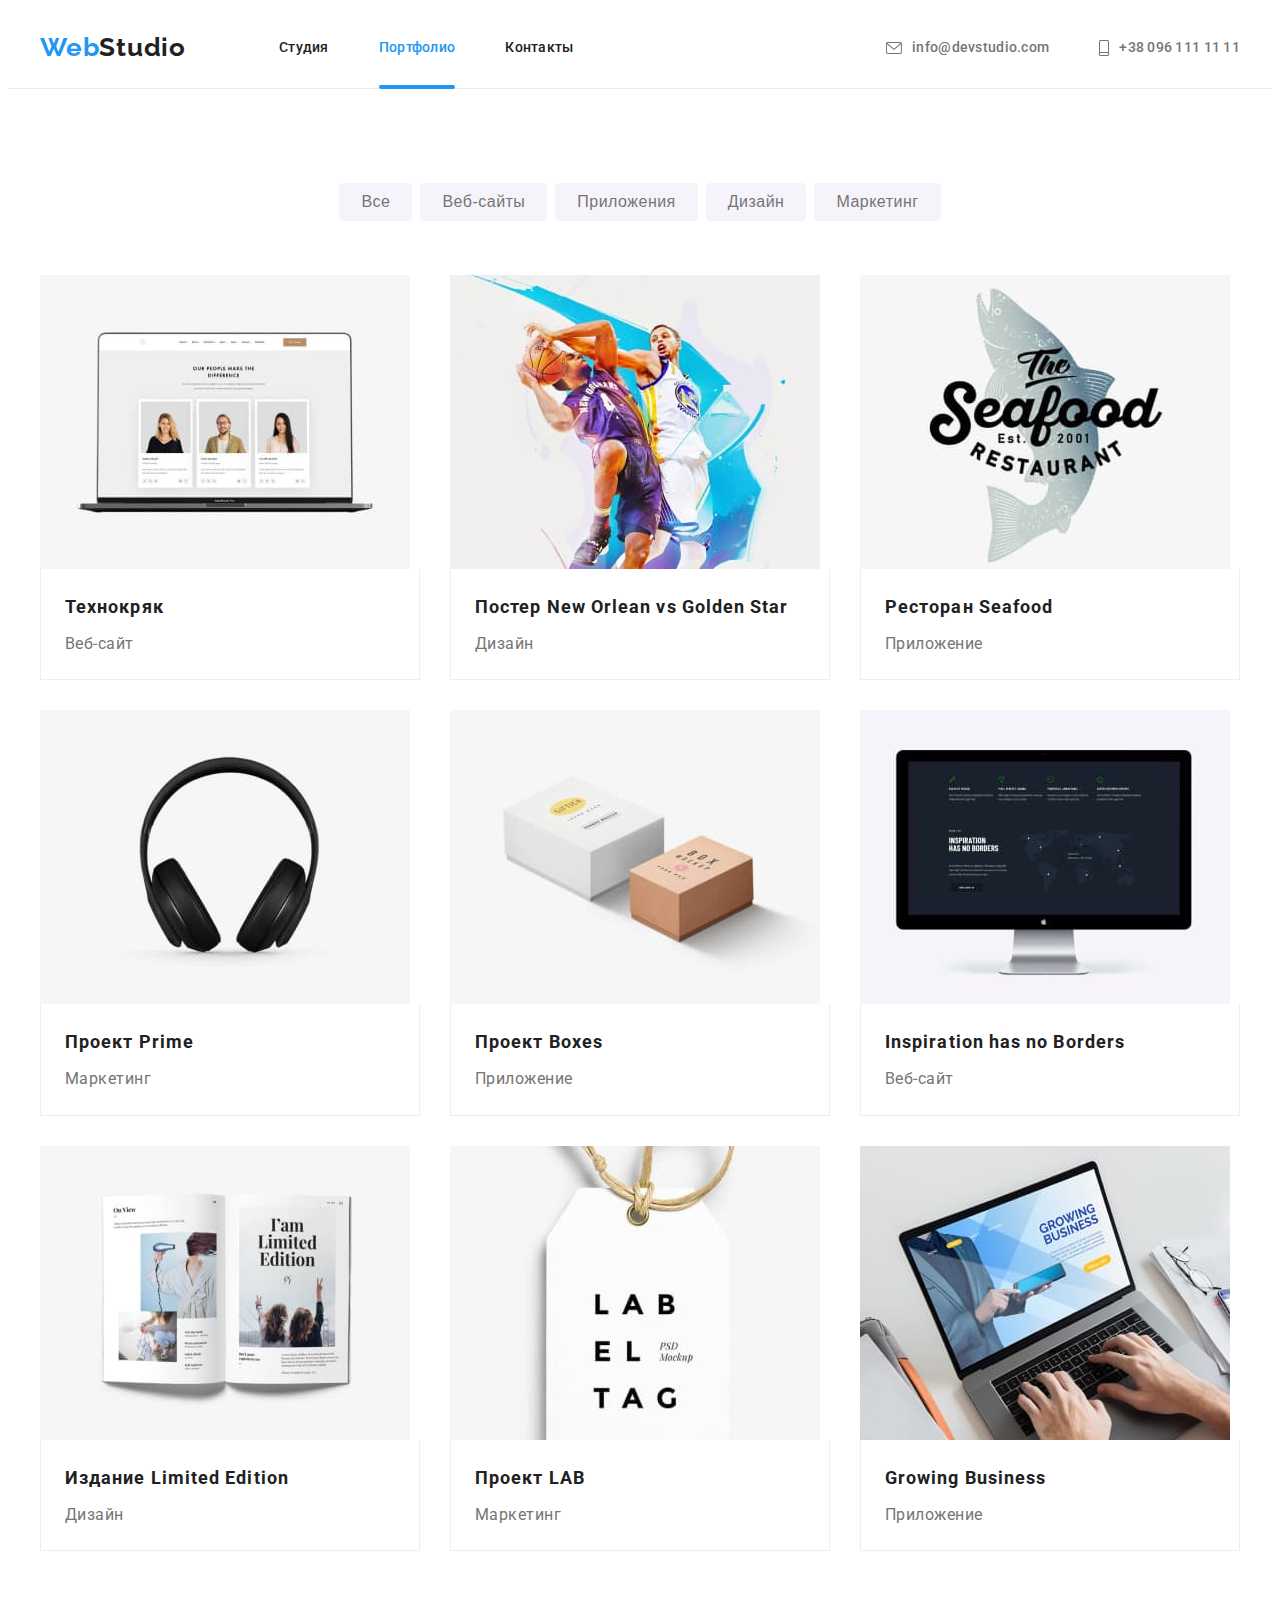
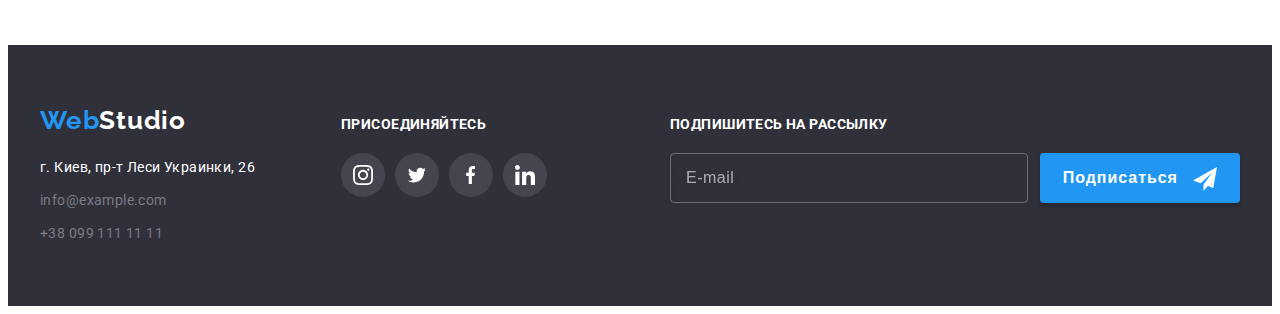
==== commit 152b6a18: "wd" ====
--- a/portfolio.html
+++ b/portfolio.html
@@ -12,18 +12,18 @@
 	</head>
 	<body>
 		<!--Шапка сайта-->
-		<header class="header block">
+		<header class="header">
 			<div class="container header__container">
 				<div class="container__logo">
 					<a class="header__logo logo" href="./index.html">Web<span class="logo__black">Studio</span>
 					</a>
 				</div>
-				<button type="button" class="button__open" >
+				<button type="button" class="button__open js-open-menu" aria-expanded="false" aria-controls="mobile-menu" >
 					<svg class="menu__icon" width="40" height="40">
 						<use href="./images/icons.svg#icon-menu"></use>
 					</svg>
 				</button>
-				<div class="mobile__menu">
+				<div class="mobile__menu js-menu-container" id="mobile-menu">
 				<nav class="nav">
 					<ul class="nav__list">
 						<li class="nav__item">
@@ -70,7 +70,7 @@
 						</li>
 					</ul>
 				</div>
-				<button class="button-close" type="button">
+				<button class="button-close js-close-menu" type="button">
 					<svg class="menu__icon" width="40" height="40">
 						<use href="./images/icons.svg#icon-close"></use>
 					</svg>
@@ -80,7 +80,7 @@
 		</header> 
 		<!--Секция блок заказа услуги-->
 		<main>
-				<section class="section block">
+				<section class="section">
 				<div class="container ">
 					<h1 class="visually-hidden">
 						Выбор элементов подтипа портфолио WebStudio
@@ -114,7 +114,6 @@
 						</ul>
 					<ul class="gallery">
 						<li class="gallery__item">
-							<div class="gallery__wrap">
 								<a class="gallery__link" href="">
 									<div class="gallery__img">
 										<picture>
@@ -144,10 +143,8 @@
 								<p class="gallery__text">Веб-сайт</p>
 								</div>
 								</a>
-							</div>
-						</li>
-						<li class="gallery__item">
-							<div class="gallery__wrap">
+						</li>
+						<li class="gallery__item">
 								<a class="gallery__link" href="">
 									<div class="gallery__img">
 										<picture>
@@ -177,10 +174,8 @@
 								<p class="gallery__text">Дизайн</p>
 								</div>
 								</a>
-							</div>
-						</li>
-						<li class="gallery__item">
-							<div class="gallery__wrap">
+						</li>
+						<li class="gallery__item">
 								<a class="gallery__link" href="">
 									<div class="gallery__img">
 										<picture>
@@ -210,10 +205,8 @@
 								<p class="gallery__text">Приложение</p>
 								</div>
 								</a>
-							</div>
-						</li>
-						<li class="gallery__item">
-							<div class="gallery__wrap">
+						</li>
+						<li class="gallery__item">
 								<a class="gallery__link" href="">
 									<div class="gallery__img">
 										<picture>
@@ -243,10 +236,8 @@
 								<p class="gallery__text">Маркетинг</p>
 								</div>
 								</a>
-							</div>
-						</li>
-						<li class="gallery__item">
-							<div class="gallery__wrap">
+						</li>
+						<li class="gallery__item">
 								<a class="gallery__link" href="">
 									<div class="gallery__img">
 										<picture>
@@ -276,10 +267,8 @@
 								<p class="gallery__text">Приложение</p>
 								</div>
 								</a>
-							</div>
-						</li>
-						<li class="gallery__item">
-							<div class="gallery__wrap">
+						</li>
+						<li class="gallery__item">
 								<a class="gallery__link" href="">
 									<div class="gallery__img">
 										<picture>
@@ -309,10 +298,8 @@
 								<p class="gallery__text">Веб-сайт</p>
 								</div>
 								</a>
-							</div>
-						</li>
-						<li class="gallery__item">
-							<div class="gallery__wrap">
+						</li>
+						<li class="gallery__item">
 								<a class="gallery__link" href="">
 									<div class="gallery__img">
 										<picture>
@@ -342,10 +329,8 @@
 								<p class="gallery__text">Дизайн</p>
 								</div>
 								</a>
-							</div>
-						</li>
-						<li class="gallery__item">
-							<div class="gallery__wrap">
+						</li>
+						<li class="gallery__item">
 								<a class="gallery__link" href="">
 									<div class="gallery__img">
 										<picture>
@@ -375,10 +360,8 @@
 								<p class="gallery__text">Маркетинг</p>
 								</div>
 								</a>
-							</div>
-						</li>
-						<li class="gallery__item">
-							<div class="gallery__wrap">
+						</li>
+						<li class="gallery__item">
 								<a class="gallery__link" href="">
 									<div class="gallery__img">
 										<picture>
@@ -411,11 +394,10 @@
 							</div>
 						</li>
 					</ul>
-				</div>
 				</section>
 		</main>
 		<!--Подвал сайта-->
-		<footer class="footer block">
+		<footer class="footer">
 			<div class="container footer__container">
 				<address class="footer__address">
 					<ul class="">
@@ -483,5 +465,6 @@
 			</div>
 		</footer>
 		<script src="./js/modal.js"></script>
+		<script src="./js/mobile-menu.js"></script>
 	</body>
 </html>--- a/css/main.min.css
+++ b/css/main.min.css
@@ -1 +1 @@
-body{color:var(--main-text-color);font-family:Roboto,sans-serif;font-size:14px;line-height:1.71;background:#fff}:hover,:focus{outline:none}h1,h2,h3,h4,h5,h6,p,ul{margin:0}ul{padding:0;list-style:none}a{text-decoration:none}img{display:block;max-width:100%;height:auto}button{cursor:pointer;padding:0;border:none;color:inherit;background-color:transparent}.block{display:block}section{display:none}header{display:none}footer{display:none}.backdrop{width:100vw;height:100vh;background-color:rgba(0,0,0,.2);position:fixed;top:0;-webkit-transition:opacity 750ms cubic-bezier(0.4, 0, 0.2, 1),visibility 750ms cubic-bezier(0.4, 0, 0.2, 1);transition:opacity 750ms cubic-bezier(0.4, 0, 0.2, 1),visibility 750ms cubic-bezier(0.4, 0, 0.2, 1)}.backdrop.is-hidden .modal{-webkit-transform:scale(0.6) rotate(160deg) translateY(500px);transform:scale(0.6) rotate(160deg) translateY(500px);-webkit-transition:-webkit-transform 750ms cubic-bezier(0.4, 0, 0.2, 1);transition:-webkit-transform 750ms cubic-bezier(0.4, 0, 0.2, 1);transition:transform 750ms cubic-bezier(0.4, 0, 0.2, 1);transition:transform 750ms cubic-bezier(0.4, 0, 0.2, 1), -webkit-transform 750ms cubic-bezier(0.4, 0, 0.2, 1)}.modal{position:absolute;left:50%;top:50%;-webkit-transition:-webkit-transform 750ms cubic-bezier(0.4, 0, 0.2, 1);transition:-webkit-transform 750ms cubic-bezier(0.4, 0, 0.2, 1);transition:transform 750ms cubic-bezier(0.4, 0, 0.2, 1);transition:transform 750ms cubic-bezier(0.4, 0, 0.2, 1), -webkit-transform 750ms cubic-bezier(0.4, 0, 0.2, 1);-webkit-transform:translate(-50%, -50%);transform:translate(-50%, -50%);background:#fff;-webkit-box-shadow:0px 1px 3px rgba(0,0,0,.12),0px 1px 1px rgba(0,0,0,.14),0px 2px 1px rgba(0,0,0,.2);box-shadow:0px 1px 3px rgba(0,0,0,.12),0px 1px 1px rgba(0,0,0,.14),0px 2px 1px rgba(0,0,0,.2);border-radius:4px;padding:40px}@media screen and (min-width: 480px){.modal{width:450px;min-height:609px}}@media screen and (min-width: 1200px){.modal{width:528px;min-height:581px}}.modal__btn{width:30px;height:30px;border:1px solid rgba(0,0,0,.1);background-color:transparent;border-radius:50%;position:absolute;top:8px;right:8px;-webkit-transition:fill 250ms cubic-bezier(0.4, 0, 0.2, 1);transition:fill 250ms cubic-bezier(0.4, 0, 0.2, 1)}.modal__btn:hover,.modal__btn:focus{fill:#2196f3}.is-hidden{visibility:hidden;opacity:0;pointer-events:none}.modal__icon{vertical-align:middle}.backdrop__text{font-weight:700;font-size:20px;line-height:1.15;color:var(--title-text-color);font-family:Roboto;text-align:center;letter-spacing:.03em;margin-bottom:12px}.form__field{margin-bottom:10px}.input-wrap{position:relative}.input__icon{position:absolute;left:15px;top:50%;-webkit-transform:translateY(-50%);transform:translateY(-50%);-webkit-transition:fill 250ms cubic-bezier(0.4, 0, 0.2, 1);transition:fill 250ms cubic-bezier(0.4, 0, 0.2, 1);fill:#212121}.form__input:focus,.comments__input:focus{border-color:#2196f3}.form__label{font-size:12px;line-height:1.17;margin-bottom:4px;display:block;letter-spacing:.01em;color:var(--main-text-color)}.form__input:focus+.input__icon{fill:#2196f3}.form__input{width:100%;height:40px;border:1px solid rgba(33,33,33,.2);border-radius:4px;padding-left:42px;padding-right:15px;outline:none;-webkit-transition:border-color 250ms cubic-bezier(0.4, 0, 0.2, 1);transition:border-color 250ms cubic-bezier(0.4, 0, 0.2, 1)}.comments__input{width:100%;height:120px;display:block;border:1px solid rgba(33,33,33,.2);-webkit-box-sizing:border-box;box-sizing:border-box;border-radius:4px;padding:12px 16px;resize:none;outline:none;font-size:14px;line-height:1.14px;-webkit-transition:border-color 250ms cubic-bezier(0.4, 0, 0.2, 1);transition:border-color 250ms cubic-bezier(0.4, 0, 0.2, 1)}@media screen and (min-width: 1200px){.comments__input{font-size:12px;line-height:1.17}}.comments__input::-webkit-input-placeholder{font-size:14px;line-height:1.14px;letter-spacing:.01em;color:rgba(117,117,117,.5)}.comments__input::-moz-placeholder{font-size:14px;line-height:1.14px;letter-spacing:.01em;color:rgba(117,117,117,.5)}.comments__input:-ms-input-placeholder{font-size:14px;line-height:1.14px;letter-spacing:.01em;color:rgba(117,117,117,.5)}.comments__input::-ms-input-placeholder{font-size:14px;line-height:1.14px;letter-spacing:.01em;color:rgba(117,117,117,.5)}.comments__input::placeholder{font-size:14px;line-height:1.14px;letter-spacing:.01em;color:rgba(117,117,117,.5)}@media screen and (min-width: 1200px){.comments__input::-webkit-input-placeholder{font-size:12px;line-height:1.17}.comments__input::-moz-placeholder{font-size:12px;line-height:1.17}.comments__input:-ms-input-placeholder{font-size:12px;line-height:1.17}.comments__input::-ms-input-placeholder{font-size:12px;line-height:1.17}.comments__input::placeholder{font-size:12px;line-height:1.17}}.form__field-comments{margin-bottom:20px}.form__button{font-weight:700;font-size:16px;line-height:1.88;width:200px;height:50px;font-style:normal;letter-spacing:.06em;color:var(--footer-text-color);background-color:#188ce8;-webkit-box-shadow:0px 4px 4px rgba(0,0,0,.15);box-shadow:0px 4px 4px rgba(0,0,0,.15);border-radius:4px;display:block;margin:0 auto;border:none}.link__policy{color:#2196f3;text-decoration:underline}.check__text{letter-spacing:.03em;color:var(--main-text-color);display:-webkit-box;display:-ms-flexbox;display:flex;-webkit-box-align:center;-ms-flex-align:center;align-items:center;-webkit-box-pack:center;-ms-flex-pack:center;justify-content:center}.check__item{width:16px;height:15px;border-radius:2px;border:2px #212121 solid;margin-right:7px;display:-webkit-box;display:-ms-flexbox;display:flex;-webkit-box-align:center;-ms-flex-align:center;align-items:center;-webkit-box-pack:center;-ms-flex-pack:center;justify-content:center;-webkit-transition:background-color 250ms cubic-bezier(0.4, 0, 0.2, 1),border 250ms cubic-bezier(0.4, 0, 0.2, 1);transition:background-color 250ms cubic-bezier(0.4, 0, 0.2, 1),border 250ms cubic-bezier(0.4, 0, 0.2, 1)}.modal__field{margin-bottom:30px}.check__icon{fill:#fff}.modal__check:checked+.check__text .check__item{background-color:#2196f3;border:none}@media screen and (max-width: 1199px){.modal__text{font-size:12px;line-height:1.17}}.container{padding-left:15px;padding-right:15px;margin:0 auto}@media screen and (min-width: 480px){.container{width:480px}}@media screen and (min-width: 768px){.container{width:768px}}@media screen and (min-width: 1200px){.container{width:1200px}}.section{padding-top:60px;padding-bottom:60px}@media screen and (min-width: 1200px){.section{padding-top:94px;padding-bottom:94px}}.section--notpaddingtop{padding-top:0;display:none}@media screen and (min-width: 1200px){.section--notpaddingtop{display:block}}.section--graybackground{background-color:#f5f4fa}.advantage__item{margin:15px}@media screen and (min-width: 768px){.advantage__item{-ms-flex-preferred-size:calc((100% - 60px) / 2);flex-basis:calc((100% - 60px) / 2)}}@media screen and (min-width: 1200px){.advantage__item{-ms-flex-preferred-size:calc((100% - 120px) / 4);flex-basis:calc((100% - 120px) / 4)}}.advantage{display:-webkit-box;display:-ms-flexbox;display:flex;margin:-15px;-ms-flex-wrap:wrap;flex-wrap:wrap}.advantage__title{font-weight:700;line-height:1.14;letter-spacing:.03em;text-transform:uppercase;color:var(--main-color);margin-bottom:10px}@media screen and (max-width: 767px){.advantage__title{-webkit-box-pack:center;-ms-flex-pack:center;justify-content:center;display:-webkit-box;display:-ms-flexbox;display:flex}}.advantage__container{-webkit-box-pack:center;-ms-flex-pack:center;justify-content:center;height:120px;margin-bottom:30px;background-color:#f5f4fa;border-radius:4px;display:-webkit-box;display:-ms-flexbox;display:flex;-webkit-box-align:center;-ms-flex-align:center;align-items:center}.command__title{font-weight:500;font-size:16px;line-height:1.19;text-align:center;letter-spacing:.03em;color:var(--main-color);margin-bottom:10px}.command__container{padding-top:30px;padding-bottom:30px}@media screen and (min-width: 768px){.command{display:-webkit-box;display:-ms-flexbox;display:flex;-ms-flex-wrap:wrap;flex-wrap:wrap;margin:-15px}}.command__item{background:#fff;-webkit-box-shadow:0px 1px 3px rgba(0,0,0,.12),0px 1px 1px rgba(0,0,0,.14),0px 2px 1px rgba(0,0,0,.2);box-shadow:0px 1px 3px rgba(0,0,0,.12),0px 1px 1px rgba(0,0,0,.14),0px 2px 1px rgba(0,0,0,.2);border-radius:0px 0px 4px 4px}@media screen and (max-width: 767px){.command__item:not(:last-child){margin-bottom:30px}}@media screen and (min-width: 768px){.command__item{margin:15px;-ms-flex-preferred-size:calc((100% - 60px ) / 2);flex-basis:calc((100% - 60px ) / 2)}}@media screen and (min-width: 1200px){.command__item{margin:15px;-ms-flex-preferred-size:calc((100% - 120px ) / 4);flex-basis:calc((100% - 120px ) / 4)}}.command__text{font-size:16px;line-height:1.19;text-align:center;letter-spacing:.03em}.section__title{font-weight:700;font-size:28px;line-height:1.18;text-align:center;letter-spacing:.03em;color:var(--main-color);margin-bottom:30px}@media screen and (min-width: 1200px){.section__title{font-size:36px;line-height:1.16;margin-bottom:50px}}.social{display:-webkit-box;display:-ms-flexbox;display:flex;-webkit-box-pack:center;-ms-flex-pack:center;justify-content:center;margin-top:16px}.social-link{width:44px;height:44px;-webkit-box-align:center;-ms-flex-align:center;align-items:center;background-color:#fff;border-radius:50%;display:-webkit-box;display:-ms-flexbox;display:flex;-webkit-box-pack:center;-ms-flex-pack:center;justify-content:center;-webkit-transition:background-color 250ms cubic-bezier(0.4, 0, 0.2, 1);transition:background-color 250ms cubic-bezier(0.4, 0, 0.2, 1)}.social-link:hover .social-icon,.social-link:focus .social-icon{fill:#fff}.social-link:hover,.social-link:focus{background-color:#2196f3;-webkit-transform:translateY(0);transform:translateY(0)}.social-icon{fill:#afb1b8}.social-item+.social-item{margin-left:10px}.element{display:-webkit-box;display:-ms-flexbox;display:flex;-ms-flex-wrap:wrap;flex-wrap:wrap;margin:-4px;margin-bottom:30px}@media screen and (min-width: 768px){.element{-webkit-box-pack:center;-ms-flex-pack:center;justify-content:center}}@media screen and (min-width: 1200px){.element{margin-bottom:50px}}.element__item{margin:4px}.element__btn{font-weight:500;font-size:16px;line-height:1.63;text-align:center;letter-spacing:.03em;padding:5px 22px;background-color:#f5f4fa;border-radius:4px;border:none;padding:6px 22px;-webkit-transition:background-color 250ms cubic-bezier(0.4, 0, 0.2, 1),color 250ms cubic-bezier(0.4, 0, 0.2, 1),-webkit-box-shadow 250ms cubic-bezier(0.4, 0, 0.2, 1);transition:background-color 250ms cubic-bezier(0.4, 0, 0.2, 1),color 250ms cubic-bezier(0.4, 0, 0.2, 1),-webkit-box-shadow 250ms cubic-bezier(0.4, 0, 0.2, 1);transition:background-color 250ms cubic-bezier(0.4, 0, 0.2, 1),color 250ms cubic-bezier(0.4, 0, 0.2, 1),box-shadow 250ms cubic-bezier(0.4, 0, 0.2, 1);transition:background-color 250ms cubic-bezier(0.4, 0, 0.2, 1),color 250ms cubic-bezier(0.4, 0, 0.2, 1),box-shadow 250ms cubic-bezier(0.4, 0, 0.2, 1),-webkit-box-shadow 250ms cubic-bezier(0.4, 0, 0.2, 1)}.element__btn:focus,.element__btn:hover{color:var(--footer-text-color);background-color:var(--title-color);-webkit-box-shadow:0px 3px 1px rgba(0,0,0,.1),0px 1px 2px rgba(0,0,0,.08),0px 2px 2px rgba(0,0,0,.12);box-shadow:0px 3px 1px rgba(0,0,0,.1),0px 1px 2px rgba(0,0,0,.08),0px 2px 2px rgba(0,0,0,.12)}.network__link{width:44px;height:44px;-webkit-box-align:center;-ms-flex-align:center;align-items:center;background-color:rgba(255,255,255,.1);border-radius:50%;display:-webkit-box;display:-ms-flexbox;display:flex;-webkit-box-pack:center;-ms-flex-pack:center;justify-content:center;-webkit-transition:background-color 250ms cubic-bezier(0.4, 0, 0.2, 1);transition:background-color 250ms cubic-bezier(0.4, 0, 0.2, 1)}.network__link:focus,.network__link:hover{background-color:#2196f3}.network__item+.network__item{margin-left:10px}.network__icon{fill:#fff}.footer__address{letter-spacing:.03em;margin-bottom:60px}@media screen and (min-width: 1200px){.footer__address{width:231px}}.footer__maps{color:var(--footer-text-color);-webkit-transition:color 250ms cubic-bezier(0.4, 0, 0.2, 1);transition:color 250ms cubic-bezier(0.4, 0, 0.2, 1)}.footer__maps:hover,.footer__maps:focus{color:var(--title-color)}.footer__maps{font-family:Roboto,sans-serif;font-style:normal;font-size:14px;line-height:1.71;letter-spacing:.03em}.footer__mt{color:#ffffff60;-webkit-transition:color 250ms cubic-bezier(0.4, 0, 0.2, 1);transition:color 250ms cubic-bezier(0.4, 0, 0.2, 1)}.footer__mt:hover,.footer__mt:focus{color:var(--title-color)}.footer__mt{font-family:Roboto,sans-serif;font-style:normal;font-size:14px;line-height:1.71;letter-spacing:.03em}.logo__white{color:var(--footer-text-color)}.footer__item:not(:last-child){margin-bottom:8px}@media screen and (min-width: 1200px){.footer__item:not(:last-child){margin-bottom:9px}}.network__list{display:-webkit-box;display:-ms-flexbox;display:flex;-webkit-box-pack:center;-ms-flex-pack:center;justify-content:center}.footer{background-color:#2f303a;padding:60px 0}@media screen and (max-width: 1199px){.footer{text-align:center}}.fooder__logo{display:block;margin-bottom:20px}.footer__text{font-weight:700;line-height:1.14;letter-spacing:.03em;text-transform:uppercase;color:#fff;margin-bottom:20px}@media screen and (min-width: 768px)and (max-width: 1199px){.footer__container{display:-webkit-box;display:-ms-flexbox;display:flex;-webkit-box-align:baseline;-ms-flex-align:baseline;align-items:baseline;-ms-flex-wrap:wrap;flex-wrap:wrap;-ms-flex-pack:distribute;justify-content:space-around}}@media screen and (min-width: 1200px){.footer__container{display:-webkit-box;display:-ms-flexbox;display:flex;-webkit-box-align:baseline;-ms-flex-align:baseline;align-items:baseline}}.network{margin-bottom:60px}@media screen and (min-width: 1200px){.network{margin-left:70px}}.mailing__input{width:450px;height:50px;border:1px solid rgba(255,255,255,.3);-webkit-box-sizing:border-box;box-sizing:border-box;-webkit-filter:drop-shadow(0px 4px 4px rgba(0, 0, 0, 0.15));filter:drop-shadow(0px 4px 4px rgba(0, 0, 0, 0.15));border-radius:4px;padding-left:15px;background-color:transparent;outline:none;font-size:16px;line-height:1.25;letter-spacing:.03em;color:var(--footer-text-color)}.mailing__input::-webkit-input-placeholder{font-size:16px;line-height:1.25;letter-spacing:.03em;color:rgba(255,255,255,.6)}.mailing__input::-moz-placeholder{font-size:16px;line-height:1.25;letter-spacing:.03em;color:rgba(255,255,255,.6)}.mailing__input:-ms-input-placeholder{font-size:16px;line-height:1.25;letter-spacing:.03em;color:rgba(255,255,255,.6)}.mailing__input::-ms-input-placeholder{font-size:16px;line-height:1.25;letter-spacing:.03em;color:rgba(255,255,255,.6)}.mailing__input::placeholder{font-size:16px;line-height:1.25;letter-spacing:.03em;color:rgba(255,255,255,.6)}@media screen and (min-width: 1200px){.mailing__input{width:358px}}@media screen and (max-width: 479px){.mailing__input{width:300px}}@media screen and (min-width: 1200px){.mailing{margin-left:auto}}@media screen and (min-width: 1200px){.mailing__form{display:-webkit-box;display:-ms-flexbox;display:flex}}.mailing__button{width:200px;height:50px;background:var(--title-color);-webkit-box-shadow:0px 4px 4px rgba(0,0,0,.15);box-shadow:0px 4px 4px rgba(0,0,0,.15);border-radius:4px;font-style:normal;font-weight:700;font-size:16px;line-height:1.88;letter-spacing:.06em;color:var(--footer-text-color);cursor:pointer;border:none}.mailing__icon{vertical-align:middle;margin-left:10px;fill:var(--footer-text-color)}.mailing__container{margin-bottom:20px}@media screen and (min-width: 1200px){.mailing__container{margin-right:12px}}@media screen and (min-width: 768px){.gallery{display:-webkit-box;display:-ms-flexbox;display:flex;-ms-flex-wrap:wrap;flex-wrap:wrap;margin:-15px}}.gallery__img{position:relative;overflow:hidden}.gallery__wrap-text{position:absolute;-webkit-transform:translateY(100%);transform:translateY(100%);-webkit-transition:-webkit-transform 250ms cubic-bezier(0.4, 0, 0.2, 1);transition:-webkit-transform 250ms cubic-bezier(0.4, 0, 0.2, 1);transition:transform 250ms cubic-bezier(0.4, 0, 0.2, 1);transition:transform 250ms cubic-bezier(0.4, 0, 0.2, 1), -webkit-transform 250ms cubic-bezier(0.4, 0, 0.2, 1);overflow:auto;left:0;top:0;padding:63px 24px;width:100%;height:100%;font-size:18px;line-height:1.55;letter-spacing:.03em;color:var(--footer-text-color);background-color:rgba(33,150,243,.9)}.gallery__title{font-weight:700;font-size:18px;line-height:2;letter-spacing:.06em;color:var(--main-color);margin-bottom:4px}.gallery__text{font-size:16px;line-height:1.9;letter-spacing:.03em;color:var(--main-text-color)}.gallery__link{display:block;-webkit-transition:-webkit-box-shadow 250ms cubic-bezier(0.4, 0, 0.2, 1);transition:-webkit-box-shadow 250ms cubic-bezier(0.4, 0, 0.2, 1);transition:box-shadow 250ms cubic-bezier(0.4, 0, 0.2, 1);transition:box-shadow 250ms cubic-bezier(0.4, 0, 0.2, 1), -webkit-box-shadow 250ms cubic-bezier(0.4, 0, 0.2, 1)}@media screen and (min-width: 768px){.gallery__link{display:-webkit-box;display:-ms-flexbox;display:flex;-webkit-box-orient:vertical;-webkit-box-direction:normal;-ms-flex-direction:column;flex-direction:column;height:100%}}.gallery__link:hover,.gallery__link:focus{-webkit-box-shadow:0px 1px 1px rgba(0,0,0,.12),0px 4px 4px rgba(0,0,0,.06),1px 4px 6px rgba(0,0,0,.16);box-shadow:0px 1px 1px rgba(0,0,0,.12),0px 4px 4px rgba(0,0,0,.06),1px 4px 6px rgba(0,0,0,.16)}.gallery__link:focus .gallery__wrap-text,.gallery__link:hover .gallery__wrap-text{-webkit-transform:translateY(0%);transform:translateY(0%)}.gallery__item{background:var(--footer-text-color)}@media screen and (max-width: 767px){.gallery__item:not(:last-child){margin-bottom:30px}}@media screen and (min-width: 768px){.gallery__item{margin:15px;-ms-flex-preferred-size:calc((100% - 60px ) / 2);flex-basis:calc((100% - 60px ) / 2)}}@media screen and (min-width: 1200px){.gallery__item{margin:15px;-ms-flex-preferred-size:calc((100% - 90px ) / 3);flex-basis:calc((100% - 90px ) / 3)}}.gallery__container{padding:20px 24px;border:1px solid #eee;border-top:0}@media screen and (min-width: 768px){.gallery__container{-webkit-box-flex:1;-ms-flex-positive:1;flex-grow:1}}.clients__icon{fill:#afb1b8;-webkit-transition:fill 250ms cubic-bezier(0.4, 0, 0.2, 1);transition:fill 250ms cubic-bezier(0.4, 0, 0.2, 1)}.clients{display:-webkit-box;display:-ms-flexbox;display:flex;-ms-flex-wrap:wrap;flex-wrap:wrap;margin:-15px}.clients__item{height:92px;margin:15px;-ms-flex-preferred-size:calc((100% - 60px) / 2);flex-basis:calc((100% - 60px) / 2)}@media screen and (min-width: 768px){.clients__item{-ms-flex-preferred-size:calc((100% - 90px) / 3);flex-basis:calc((100% - 90px) / 3)}}@media screen and (min-width: 1200px){.clients__item{-ms-flex-preferred-size:calc((100% - 180px) / 6);flex-basis:calc((100% - 180px) / 6)}}.clients__link{display:-webkit-box;display:-ms-flexbox;display:flex;-webkit-box-pack:center;-ms-flex-pack:center;justify-content:center;-webkit-box-align:center;-ms-flex-align:center;align-items:center;border:1px solid #afb1b8;border-radius:4px;-webkit-transition:border-color 250ms cubic-bezier(0.4, 0, 0.2, 1),fill 250ms cubic-bezier(0.4, 0, 0.2, 1);transition:border-color 250ms cubic-bezier(0.4, 0, 0.2, 1),fill 250ms cubic-bezier(0.4, 0, 0.2, 1)}.clients__link:hover .clients__icon,.clients__link:focus .clients__icon{fill:#2196f3}.clients__link:focus,.clients__link:hover{border-color:#2196f3}@media screen and (min-width: 768px){.nav__list{display:-webkit-box;display:-ms-flexbox;display:flex}}@media screen and (min-width: 768px){.header__logo{padding:24px 0 25px 0;margin-right:88px}}@media screen and (min-width: 1200px){.header__logo{margin-right:93px}}.header{height:60px;border-bottom:1px solid #ececec}@media screen and (min-width: 768px){.header{height:80px}}.header__container{display:-webkit-box;display:-ms-flexbox;display:flex;-webkit-box-align:center;-ms-flex-align:center;align-items:center}@media screen and (max-width: 767px){.header__container{display:-webkit-box;display:-ms-flexbox;display:flex;-webkit-box-pack:justify;-ms-flex-pack:justify;justify-content:space-between;position:relative;justify-content:space-between}}@media screen and (min-width: 768px){.icon-envelope{width:14px;height:10px}}@media screen and (min-width: 1200px){.icon-envelope{width:16px;height:12px}}@media screen and (min-width: 768px){.icon-smartphone{width:10px;height:14px}}@media screen and (min-width: 1200px){.icon-smartphone{height:16px}}.contaks__icon{display:none}@media screen and (min-width: 768px){.contaks__icon{margin-right:8px;fill:currentColor;display:block}}@media screen and (min-width: 1200px){.contaks__icon{margin-right:10px}}@media screen and (max-width: 767px){.contaks{margin-bottom:64px}}@media screen and (min-width: 1200px){.contaks{display:-webkit-box;display:-ms-flexbox;display:flex;-webkit-box-align:center;-ms-flex-align:center;align-items:center}}@media screen and (max-width: 767px){.contaks__item:not(:last-child){margin-bottom:32px}}@media screen and (min-width: 768px)and (max-width: 1199px){.contaks__item:not(:last-child){margin-bottom:10px}}@media screen and (min-width: 1200px){.contaks__item:not(:last-child){margin-right:50px}}@media screen and (max-width: 767px){.nav__item:not(:last-child){margin-bottom:32px}}@media screen and (min-width: 768px){.nav__item:not(:last-child){margin-right:50px}}.logo{color:var(--title-color);font-family:Raleway,sans-serif;font-style:normal;font-weight:700;font-size:26px;line-height:1.19;letter-spacing:.03em}@media screen and (min-width: 768px){.button__open{display:none}}.logo__black{color:var(--title-text-color)}.nav__link{font-size:40px;line-height:1.18;color:var(--title-text-color)}@media screen and (min-width: 768px){.nav__link{font-size:14px;line-height:1.14;padding:32px 0}}.contaks__link{font-size:34px;line-height:1.18;color:var(--main-text-color)}@media screen and (min-width: 768px){.contaks__link{font-size:12px;line-height:1.17}}@media screen and (min-width: 1200px){.contaks__link{font-size:14px;line-height:1.14;padding:32px 0}}.mobile__link{color:#2196f3}.mobile__item{list-style:none;font-weight:500;font-size:18px;line-height:1.22;letter-spacing:.02em}.mobile__item:not(:last-child){margin-right:20px}.nav__link,.contaks__link{font-weight:500;letter-spacing:.02em;-webkit-box-align:center;-ms-flex-align:center;align-items:center;display:-webkit-box;display:-ms-flexbox;display:flex;-webkit-transition:color 250ms cubic-bezier(0.4, 0, 0.2, 1);transition:color 250ms cubic-bezier(0.4, 0, 0.2, 1)}.nav__link:hover,.nav__link:focus,.contaks__link:hover,.contaks__link:focus{color:var(--title-color)}.nav__link--current{color:var(--title-color)}@media screen and (min-width: 768px){.nav__link--current{position:relative}.nav__link--current::after{position:absolute;bottom:-1px;left:0;content:"";width:100%;height:4px;background-color:var(--title-color);border-radius:2px}}.mobile__menu{display:-webkit-box;display:-ms-flexbox;display:flex}@media screen and (max-width: 767px){.mobile__menu{position:fixed;top:0;left:0;-webkit-box-orient:vertical;-webkit-box-direction:normal;-ms-flex-direction:column;flex-direction:column;-webkit-box-pack:justify;-ms-flex-pack:justify;justify-content:space-between;width:100%;height:100%;padding:48px 40px;background-color:#fff;-webkit-transform:translateX(100%);transform:translateX(100%);-webkit-transition:-webkit-transform 250ms cubic-bezier(0.4, 0, 0.2, 1);transition:-webkit-transform 250ms cubic-bezier(0.4, 0, 0.2, 1);transition:transform 250ms cubic-bezier(0.4, 0, 0.2, 1);transition:transform 250ms cubic-bezier(0.4, 0, 0.2, 1), -webkit-transform 250ms cubic-bezier(0.4, 0, 0.2, 1)}}@media screen and (min-width: 768px){.mobile__menu{-webkit-box-align:center;-ms-flex-align:center;align-items:center;width:100%;-webkit-box-pack:justify;-ms-flex-pack:justify;justify-content:space-between}}.mobile__menu.is-open{-webkit-transform:translateX(0);transform:translateX(0)}@media screen and (max-width: 767px){.mobile{display:-webkit-box;display:-ms-flexbox;display:flex}}@media screen and (min-width: 768px){.mobile{display:none}}.button-close{position:absolute;top:10px;right:15px}@media screen and (min-width: 768px){.button-close{display:none}}.menu__icon{fill:#212121}.menu__icon:hover,.menu__icon:focus{fill:#2196f3}.aaaaa{display:-webkit-box;display:-ms-flexbox;display:flex;-webkit-box-align:center;-ms-flex-align:center;align-items:center}.order{background-color:#2f303a;text-align:center;padding:118px 0;max-width:1600px;margin-left:auto;margin-right:auto;background-image:-webkit-gradient(linear, left top, left bottom, from(rgba(47, 48, 58, 0.4)), to(rgba(47, 48, 58, 0.4))),url("../images/headermob.jpg");background-image:linear-gradient(rgba(47, 48, 58, 0.4), rgba(47, 48, 58, 0.4)),url("../images/headermob.jpg");background-repeat:no-repeat;background-size:cover;background-position:center}@media(min-device-pixel-ratio: 2),(-webkit-min-device-pixel-ratio: 2),(min-resolution: 192dpi),(min-resolution: 2dppx){.order{background-image:url("../images/headermob@2x.jpg")}}@media screen and (min-width: 1200px){.order{padding:200px 0}}@media screen and (min-width: 768px){.order{background-image:url("../images/headertab.jpg")}}@media screen and (min-width: 768px)and (min-device-pixel-ratio: 2),screen and (min-width: 768px)and (-webkit-min-device-pixel-ratio: 2),screen and (min-width: 768px)and (min-resolution: 192dpi),screen and (min-width: 768px)and (min-resolution: 2dppx){.order{background-image:url("../images/headertab@2x.jpg")}}@media screen and (min-width: 1200px){.order{background-image:url("../images/header.jpg")}}@media screen and (min-width: 1200px)and (min-device-pixel-ratio: 2),screen and (min-width: 1200px)and (-webkit-min-device-pixel-ratio: 2),screen and (min-width: 1200px)and (min-resolution: 192dpi),screen and (min-width: 1200px)and (min-resolution: 2dppx){.order{background-image:url("../images/header@2x.jpg")}}.order__title{font-weight:900;font-size:26px;line-height:1.62;letter-spacing:.06em;text-transform:uppercase;color:var(--footer-text-color);margin-bottom:30px}@media screen and (min-width: 1200px){.order__title{font-size:44px;line-height:1.36}}.order__btn{font-weight:700;font-size:16px;line-height:1.88;letter-spacing:.06em;color:var(--footer-text-color);background-color:var(--title-color);-webkit-box-shadow:0px 4px 4px rgba(0,0,0,.15);box-shadow:0px 4px 4px rgba(0,0,0,.15);border-radius:4px;cursor:pointer;border:none;padding:10px 32px}.works{display:-webkit-box;display:-ms-flexbox;display:flex;-ms-flex-wrap:wrap;flex-wrap:wrap;margin:-15px}.works__text{position:absolute;left:0;bottom:0;display:-webkit-box;display:-ms-flexbox;display:flex;-webkit-box-align:center;-ms-flex-align:center;align-items:center;-webkit-box-pack:center;-ms-flex-pack:center;justify-content:center;height:70px;width:100%;font-weight:700;line-height:1.14;letter-spacing:.03em;text-transform:uppercase;color:var(--footer-text-color);background-color:rgba(47,48,58,.8)}.works__container{position:relative}.works__item{margin:15px;-ms-flex-preferred-size:calc((100% - 90px) / 3);flex-basis:calc((100% - 90px) / 3)}.visually-hidden{position:absolute;width:1px;height:1px;margin:-1px;padding:0;overflow:hidden;border:0;clip:rect(0 0 0 0)}:root{--main-text-color: #757575;--title-text-color: #212121;--main-color: #212121;--footer-text-color: #ffffff;--title-color: #2196f3}/*# sourceMappingURL=main.min.css.map */+body{color:var(--main-text-color);font-family:Roboto,sans-serif;font-size:14px;line-height:1.71;background:#fff}body.modal-open{overflow:hidden}:hover,:focus{outline:none}h1,h2,h3,h4,h5,h6,p,ul{margin:0}ul{padding:0;list-style:none}a{text-decoration:none}img{display:block;max-width:100%;height:auto}button{cursor:pointer;padding:0;border:none;color:inherit;background-color:transparent}.backdrop{width:100vw;height:100vh;background-color:rgba(0,0,0,.2);position:fixed;top:0;-webkit-transition:opacity 750ms cubic-bezier(0.4, 0, 0.2, 1),visibility 750ms cubic-bezier(0.4, 0, 0.2, 1);transition:opacity 750ms cubic-bezier(0.4, 0, 0.2, 1),visibility 750ms cubic-bezier(0.4, 0, 0.2, 1)}.backdrop.is-hidden .modal{-webkit-transform:scale(0.6) rotate(160deg) translateY(500px);transform:scale(0.6) rotate(160deg) translateY(500px);-webkit-transition:-webkit-transform 750ms cubic-bezier(0.4, 0, 0.2, 1);transition:-webkit-transform 750ms cubic-bezier(0.4, 0, 0.2, 1);transition:transform 750ms cubic-bezier(0.4, 0, 0.2, 1);transition:transform 750ms cubic-bezier(0.4, 0, 0.2, 1), -webkit-transform 750ms cubic-bezier(0.4, 0, 0.2, 1)}.modal{position:absolute;left:50%;top:50%;-webkit-transition:-webkit-transform 750ms cubic-bezier(0.4, 0, 0.2, 1);transition:-webkit-transform 750ms cubic-bezier(0.4, 0, 0.2, 1);transition:transform 750ms cubic-bezier(0.4, 0, 0.2, 1);transition:transform 750ms cubic-bezier(0.4, 0, 0.2, 1), -webkit-transform 750ms cubic-bezier(0.4, 0, 0.2, 1);-webkit-transform:translate(-50%, -50%);transform:translate(-50%, -50%);background:#fff;-webkit-box-shadow:0px 1px 3px rgba(0,0,0,.12),0px 1px 1px rgba(0,0,0,.14),0px 2px 1px rgba(0,0,0,.2);box-shadow:0px 1px 3px rgba(0,0,0,.12),0px 1px 1px rgba(0,0,0,.14),0px 2px 1px rgba(0,0,0,.2);border-radius:4px;padding:40px}@media screen and (min-width: 480px){.modal{width:450px;min-height:609px}}@media screen and (min-width: 1200px){.modal{width:528px;min-height:581px}}.modal__btn{width:30px;height:30px;border:1px solid rgba(0,0,0,.1);background-color:transparent;border-radius:50%;position:absolute;top:8px;right:8px;-webkit-transition:fill 250ms cubic-bezier(0.4, 0, 0.2, 1);transition:fill 250ms cubic-bezier(0.4, 0, 0.2, 1)}.modal__btn:hover,.modal__btn:focus{fill:#2196f3}.is-hidden{visibility:hidden;opacity:0;pointer-events:none}.modal__icon{vertical-align:middle}.backdrop__text{font-weight:700;font-size:20px;line-height:1.15;color:var(--title-text-color);font-family:Roboto;text-align:center;letter-spacing:.03em;margin-bottom:12px}.form__field{margin-bottom:10px}.input-wrap{position:relative}.input__icon{position:absolute;left:15px;top:50%;-webkit-transform:translateY(-50%);transform:translateY(-50%);-webkit-transition:fill 250ms cubic-bezier(0.4, 0, 0.2, 1);transition:fill 250ms cubic-bezier(0.4, 0, 0.2, 1);fill:#212121}.form__input:focus,.comments__input:focus{border-color:#2196f3}.form__label{font-size:12px;line-height:1.17;margin-bottom:4px;display:block;letter-spacing:.01em;color:var(--main-text-color)}.form__input:focus+.input__icon{fill:#2196f3}.form__input{width:100%;height:40px;border:1px solid rgba(33,33,33,.2);border-radius:4px;padding-left:42px;padding-right:15px;outline:none;-webkit-transition:border-color 250ms cubic-bezier(0.4, 0, 0.2, 1);transition:border-color 250ms cubic-bezier(0.4, 0, 0.2, 1)}.comments__input{width:100%;height:120px;display:block;border:1px solid rgba(33,33,33,.2);-webkit-box-sizing:border-box;box-sizing:border-box;border-radius:4px;padding:12px 16px;resize:none;outline:none;font-size:14px;line-height:1.14px;-webkit-transition:border-color 250ms cubic-bezier(0.4, 0, 0.2, 1);transition:border-color 250ms cubic-bezier(0.4, 0, 0.2, 1)}@media screen and (min-width: 1200px){.comments__input{font-size:12px;line-height:1.17}}.comments__input::-webkit-input-placeholder{font-size:14px;line-height:1.14px;letter-spacing:.01em;color:rgba(117,117,117,.5)}.comments__input::-moz-placeholder{font-size:14px;line-height:1.14px;letter-spacing:.01em;color:rgba(117,117,117,.5)}.comments__input:-ms-input-placeholder{font-size:14px;line-height:1.14px;letter-spacing:.01em;color:rgba(117,117,117,.5)}.comments__input::-ms-input-placeholder{font-size:14px;line-height:1.14px;letter-spacing:.01em;color:rgba(117,117,117,.5)}.comments__input::placeholder{font-size:14px;line-height:1.14px;letter-spacing:.01em;color:rgba(117,117,117,.5)}@media screen and (min-width: 1200px){.comments__input::-webkit-input-placeholder{font-size:12px;line-height:1.17}.comments__input::-moz-placeholder{font-size:12px;line-height:1.17}.comments__input:-ms-input-placeholder{font-size:12px;line-height:1.17}.comments__input::-ms-input-placeholder{font-size:12px;line-height:1.17}.comments__input::placeholder{font-size:12px;line-height:1.17}}.form__field-comments{margin-bottom:20px}.form__button{font-weight:700;font-size:16px;line-height:1.88;width:200px;height:50px;font-style:normal;letter-spacing:.06em;color:var(--footer-text-color);background-color:#188ce8;-webkit-box-shadow:0px 4px 4px rgba(0,0,0,.15);box-shadow:0px 4px 4px rgba(0,0,0,.15);border-radius:4px;display:block;margin:0 auto;border:none}.link__policy{color:#2196f3;text-decoration:underline}.check__text{letter-spacing:.03em;color:var(--main-text-color);display:-webkit-box;display:-ms-flexbox;display:flex;-webkit-box-align:center;-ms-flex-align:center;align-items:center;-webkit-box-pack:center;-ms-flex-pack:center;justify-content:center}.check__item{width:16px;height:15px;border-radius:2px;border:2px #212121 solid;margin-right:7px;display:-webkit-box;display:-ms-flexbox;display:flex;-webkit-box-align:center;-ms-flex-align:center;align-items:center;-webkit-box-pack:center;-ms-flex-pack:center;justify-content:center;-webkit-transition:background-color 250ms cubic-bezier(0.4, 0, 0.2, 1),border 250ms cubic-bezier(0.4, 0, 0.2, 1);transition:background-color 250ms cubic-bezier(0.4, 0, 0.2, 1),border 250ms cubic-bezier(0.4, 0, 0.2, 1)}.modal__field{margin-bottom:30px}.check__icon{fill:#fff}.modal__check:checked+.check__text .check__item{background-color:#2196f3;border:none}@media screen and (max-width: 1199px){.modal__text{font-size:12px;line-height:1.17}}.container{padding-left:15px;padding-right:15px;margin:0 auto}@media screen and (min-width: 480px){.container{width:480px}}@media screen and (min-width: 768px){.container{width:768px}}@media screen and (min-width: 1200px){.container{width:1200px}}.section{padding-top:60px;padding-bottom:60px}@media screen and (min-width: 1200px){.section{padding-top:94px;padding-bottom:94px}}.section--notpaddingtop{padding-top:0;display:none}@media screen and (min-width: 1200px){.section--notpaddingtop{display:block}}.section--graybackground{background-color:#f5f4fa}.advantage__item{margin:15px}@media screen and (min-width: 768px){.advantage__item{-ms-flex-preferred-size:calc((100% - 60px) / 2);flex-basis:calc((100% - 60px) / 2)}}@media screen and (min-width: 1200px){.advantage__item{-ms-flex-preferred-size:calc((100% - 120px) / 4);flex-basis:calc((100% - 120px) / 4)}}.advantage{display:-webkit-box;display:-ms-flexbox;display:flex;margin:-15px;-ms-flex-wrap:wrap;flex-wrap:wrap}.advantage__title{font-weight:700;line-height:1.14;letter-spacing:.03em;text-transform:uppercase;color:var(--main-color);margin-bottom:10px}@media screen and (max-width: 767px){.advantage__title{-webkit-box-pack:center;-ms-flex-pack:center;justify-content:center;display:-webkit-box;display:-ms-flexbox;display:flex}}.advantage__container{-webkit-box-pack:center;-ms-flex-pack:center;justify-content:center;height:120px;margin-bottom:30px;background-color:#f5f4fa;border-radius:4px;display:-webkit-box;display:-ms-flexbox;display:flex;-webkit-box-align:center;-ms-flex-align:center;align-items:center}.command__title{font-weight:500;font-size:16px;line-height:1.19;text-align:center;letter-spacing:.03em;color:var(--main-color);margin-bottom:10px}.command__container{padding-top:30px;padding-bottom:30px}@media screen and (min-width: 768px){.command{display:-webkit-box;display:-ms-flexbox;display:flex;-ms-flex-wrap:wrap;flex-wrap:wrap;margin:-15px}}.command__item{background:#fff;-webkit-box-shadow:0px 1px 3px rgba(0,0,0,.12),0px 1px 1px rgba(0,0,0,.14),0px 2px 1px rgba(0,0,0,.2);box-shadow:0px 1px 3px rgba(0,0,0,.12),0px 1px 1px rgba(0,0,0,.14),0px 2px 1px rgba(0,0,0,.2);border-radius:0px 0px 4px 4px}@media screen and (max-width: 767px){.command__item:not(:last-child){margin-bottom:30px}}@media screen and (min-width: 768px){.command__item{margin:15px;-ms-flex-preferred-size:calc((100% - 60px ) / 2);flex-basis:calc((100% - 60px ) / 2)}}@media screen and (min-width: 1200px){.command__item{margin:15px;-ms-flex-preferred-size:calc((100% - 120px ) / 4);flex-basis:calc((100% - 120px ) / 4)}}.command__text{font-size:16px;line-height:1.19;text-align:center;letter-spacing:.03em}.section__title{font-weight:700;font-size:28px;line-height:1.18;text-align:center;letter-spacing:.03em;color:var(--main-color);margin-bottom:30px}@media screen and (min-width: 1200px){.section__title{font-size:36px;line-height:1.16;margin-bottom:50px}}.social{display:-webkit-box;display:-ms-flexbox;display:flex;-webkit-box-pack:center;-ms-flex-pack:center;justify-content:center;margin-top:16px}.social-link{width:44px;height:44px;-webkit-box-align:center;-ms-flex-align:center;align-items:center;background-color:#fff;border-radius:50%;display:-webkit-box;display:-ms-flexbox;display:flex;-webkit-box-pack:center;-ms-flex-pack:center;justify-content:center;-webkit-transition:background-color 250ms cubic-bezier(0.4, 0, 0.2, 1);transition:background-color 250ms cubic-bezier(0.4, 0, 0.2, 1)}.social-link:hover .social-icon,.social-link:focus .social-icon{fill:#fff}.social-link:hover,.social-link:focus{background-color:#2196f3;-webkit-transform:translateY(0);transform:translateY(0)}.social-icon{fill:#afb1b8}.social-item+.social-item{margin-left:10px}.element{display:-webkit-box;display:-ms-flexbox;display:flex;-ms-flex-wrap:wrap;flex-wrap:wrap;margin:-4px;margin-bottom:30px}@media screen and (min-width: 768px){.element{-webkit-box-pack:center;-ms-flex-pack:center;justify-content:center}}@media screen and (min-width: 1200px){.element{margin-bottom:50px}}.element__item{margin:4px}.element__btn{font-weight:500;font-size:16px;line-height:1.63;text-align:center;letter-spacing:.03em;padding:5px 22px;background-color:#f5f4fa;border-radius:4px;border:none;padding:6px 22px;-webkit-transition:background-color 250ms cubic-bezier(0.4, 0, 0.2, 1),color 250ms cubic-bezier(0.4, 0, 0.2, 1),-webkit-box-shadow 250ms cubic-bezier(0.4, 0, 0.2, 1);transition:background-color 250ms cubic-bezier(0.4, 0, 0.2, 1),color 250ms cubic-bezier(0.4, 0, 0.2, 1),-webkit-box-shadow 250ms cubic-bezier(0.4, 0, 0.2, 1);transition:background-color 250ms cubic-bezier(0.4, 0, 0.2, 1),color 250ms cubic-bezier(0.4, 0, 0.2, 1),box-shadow 250ms cubic-bezier(0.4, 0, 0.2, 1);transition:background-color 250ms cubic-bezier(0.4, 0, 0.2, 1),color 250ms cubic-bezier(0.4, 0, 0.2, 1),box-shadow 250ms cubic-bezier(0.4, 0, 0.2, 1),-webkit-box-shadow 250ms cubic-bezier(0.4, 0, 0.2, 1)}.element__btn:focus,.element__btn:hover{color:var(--footer-text-color);background-color:var(--title-color);-webkit-box-shadow:0px 3px 1px rgba(0,0,0,.1),0px 1px 2px rgba(0,0,0,.08),0px 2px 2px rgba(0,0,0,.12);box-shadow:0px 3px 1px rgba(0,0,0,.1),0px 1px 2px rgba(0,0,0,.08),0px 2px 2px rgba(0,0,0,.12)}.network__link{width:44px;height:44px;-webkit-box-align:center;-ms-flex-align:center;align-items:center;background-color:rgba(255,255,255,.1);border-radius:50%;display:-webkit-box;display:-ms-flexbox;display:flex;-webkit-box-pack:center;-ms-flex-pack:center;justify-content:center;-webkit-transition:background-color 250ms cubic-bezier(0.4, 0, 0.2, 1);transition:background-color 250ms cubic-bezier(0.4, 0, 0.2, 1)}.network__link:focus,.network__link:hover{background-color:#2196f3}.network__item+.network__item{margin-left:10px}.network__icon{fill:#fff}.footer__address{letter-spacing:.03em}@media screen and (max-width: 1199px){.footer__address{margin-bottom:60px}}@media screen and (min-width: 1200px){.footer__address{width:231px}}.footer__maps{color:var(--footer-text-color);-webkit-transition:color 250ms cubic-bezier(0.4, 0, 0.2, 1);transition:color 250ms cubic-bezier(0.4, 0, 0.2, 1)}.footer__maps:hover,.footer__maps:focus{color:var(--title-color)}.footer__maps{font-family:Roboto,sans-serif;font-style:normal;font-size:14px;line-height:1.71;letter-spacing:.03em}.footer__mt{color:#ffffff60;-webkit-transition:color 250ms cubic-bezier(0.4, 0, 0.2, 1);transition:color 250ms cubic-bezier(0.4, 0, 0.2, 1)}.footer__mt:hover,.footer__mt:focus{color:var(--title-color)}.footer__mt{font-family:Roboto,sans-serif;font-style:normal;font-size:14px;line-height:1.71;letter-spacing:.03em}.logo__white{color:var(--footer-text-color)}.footer__item:not(:last-child){margin-bottom:8px}@media screen and (min-width: 1200px){.footer__item:not(:last-child){margin-bottom:9px}}.network__list{display:-webkit-box;display:-ms-flexbox;display:flex;-webkit-box-pack:center;-ms-flex-pack:center;justify-content:center}.footer{background-color:#2f303a;padding:60px 0}@media screen and (max-width: 1199px){.footer{text-align:center}}.fooder__logo{display:block;margin-bottom:20px}.footer__text{font-weight:700;line-height:1.14;letter-spacing:.03em;text-transform:uppercase;color:#fff;margin-bottom:20px}@media screen and (min-width: 768px)and (max-width: 1199px){.footer__container{display:-webkit-box;display:-ms-flexbox;display:flex;-webkit-box-align:baseline;-ms-flex-align:baseline;align-items:baseline;-ms-flex-wrap:wrap;flex-wrap:wrap;-ms-flex-pack:distribute;justify-content:space-around}}@media screen and (min-width: 1200px){.footer__container{display:-webkit-box;display:-ms-flexbox;display:flex;-webkit-box-align:baseline;-ms-flex-align:baseline;align-items:baseline}}@media screen and (max-width: 1199px){.network{margin-bottom:60px}}@media screen and (min-width: 1200px){.network{margin-left:70px}}.mailing__input{width:450px;height:50px;border:1px solid rgba(255,255,255,.3);-webkit-box-sizing:border-box;box-sizing:border-box;-webkit-filter:drop-shadow(0px 4px 4px rgba(0, 0, 0, 0.15));filter:drop-shadow(0px 4px 4px rgba(0, 0, 0, 0.15));border-radius:4px;padding-left:15px;background-color:transparent;outline:none;font-size:16px;line-height:1.25;letter-spacing:.03em;color:var(--footer-text-color)}.mailing__input::-webkit-input-placeholder{font-size:16px;line-height:1.25;letter-spacing:.03em;color:rgba(255,255,255,.6)}.mailing__input::-moz-placeholder{font-size:16px;line-height:1.25;letter-spacing:.03em;color:rgba(255,255,255,.6)}.mailing__input:-ms-input-placeholder{font-size:16px;line-height:1.25;letter-spacing:.03em;color:rgba(255,255,255,.6)}.mailing__input::-ms-input-placeholder{font-size:16px;line-height:1.25;letter-spacing:.03em;color:rgba(255,255,255,.6)}.mailing__input::placeholder{font-size:16px;line-height:1.25;letter-spacing:.03em;color:rgba(255,255,255,.6)}@media screen and (min-width: 1200px){.mailing__input{width:358px}}@media screen and (max-width: 479px){.mailing__input{width:300px}}@media screen and (min-width: 1200px){.mailing{margin-left:auto}}@media screen and (min-width: 1200px){.mailing__form{display:-webkit-box;display:-ms-flexbox;display:flex}}.mailing__button{width:200px;height:50px;background:var(--title-color);-webkit-box-shadow:0px 4px 4px rgba(0,0,0,.15);box-shadow:0px 4px 4px rgba(0,0,0,.15);border-radius:4px;font-style:normal;font-weight:700;font-size:16px;line-height:1.88;letter-spacing:.06em;color:var(--footer-text-color);cursor:pointer;border:none}.mailing__icon{vertical-align:middle;margin-left:10px;fill:var(--footer-text-color)}.mailing__container{margin-bottom:20px}@media screen and (min-width: 1200px){.mailing__container{margin-right:12px}}@media screen and (min-width: 768px){.gallery{display:-webkit-box;display:-ms-flexbox;display:flex;-ms-flex-wrap:wrap;flex-wrap:wrap;margin:-15px}}.gallery__img{position:relative;overflow:hidden}.gallery__wrap-text{position:absolute;-webkit-transform:translateY(100%);transform:translateY(100%);-webkit-transition:-webkit-transform 250ms cubic-bezier(0.4, 0, 0.2, 1);transition:-webkit-transform 250ms cubic-bezier(0.4, 0, 0.2, 1);transition:transform 250ms cubic-bezier(0.4, 0, 0.2, 1);transition:transform 250ms cubic-bezier(0.4, 0, 0.2, 1), -webkit-transform 250ms cubic-bezier(0.4, 0, 0.2, 1);overflow:auto;left:0;top:0;padding:63px 24px;width:100%;height:100%;font-size:18px;line-height:1.55;letter-spacing:.03em;color:var(--footer-text-color);background-color:rgba(33,150,243,.9)}.gallery__title{font-weight:700;font-size:18px;line-height:2;letter-spacing:.06em;color:var(--main-color);margin-bottom:4px}.gallery__text{font-size:16px;line-height:1.9;letter-spacing:.03em;color:var(--main-text-color)}.gallery__link{display:block;-webkit-transition:-webkit-box-shadow 250ms cubic-bezier(0.4, 0, 0.2, 1);transition:-webkit-box-shadow 250ms cubic-bezier(0.4, 0, 0.2, 1);transition:box-shadow 250ms cubic-bezier(0.4, 0, 0.2, 1);transition:box-shadow 250ms cubic-bezier(0.4, 0, 0.2, 1), -webkit-box-shadow 250ms cubic-bezier(0.4, 0, 0.2, 1)}@media screen and (min-width: 768px){.gallery__link{display:-webkit-box;display:-ms-flexbox;display:flex;-webkit-box-orient:vertical;-webkit-box-direction:normal;-ms-flex-direction:column;flex-direction:column;height:100%}}.gallery__link:hover,.gallery__link:focus{-webkit-box-shadow:0px 1px 1px rgba(0,0,0,.12),0px 4px 4px rgba(0,0,0,.06),1px 4px 6px rgba(0,0,0,.16);box-shadow:0px 1px 1px rgba(0,0,0,.12),0px 4px 4px rgba(0,0,0,.06),1px 4px 6px rgba(0,0,0,.16)}.gallery__link:focus .gallery__wrap-text,.gallery__link:hover .gallery__wrap-text{-webkit-transform:translateY(0%);transform:translateY(0%)}.gallery__item{background:var(--footer-text-color)}@media screen and (max-width: 767px){.gallery__item:not(:last-child){margin-bottom:30px}}@media screen and (min-width: 768px){.gallery__item{margin:15px;-ms-flex-preferred-size:calc((100% - 60px ) / 2);flex-basis:calc((100% - 60px ) / 2)}}@media screen and (min-width: 1200px){.gallery__item{margin:15px;-ms-flex-preferred-size:calc((100% - 90px ) / 3);flex-basis:calc((100% - 90px ) / 3)}}.gallery__container{padding:20px 24px;border:1px solid #eee;border-top:0}@media screen and (min-width: 768px){.gallery__container{-webkit-box-flex:1;-ms-flex-positive:1;flex-grow:1}}.clients__icon{fill:#afb1b8;-webkit-transition:fill 250ms cubic-bezier(0.4, 0, 0.2, 1);transition:fill 250ms cubic-bezier(0.4, 0, 0.2, 1)}.clients{display:-webkit-box;display:-ms-flexbox;display:flex;-ms-flex-wrap:wrap;flex-wrap:wrap;margin:-15px}.clients__item{height:92px;margin:15px;-ms-flex-preferred-size:calc((100% - 60px) / 2);flex-basis:calc((100% - 60px) / 2)}@media screen and (min-width: 768px){.clients__item{-ms-flex-preferred-size:calc((100% - 90px) / 3);flex-basis:calc((100% - 90px) / 3)}}@media screen and (min-width: 1200px){.clients__item{-ms-flex-preferred-size:calc((100% - 180px) / 6);flex-basis:calc((100% - 180px) / 6)}}.clients__link{display:-webkit-box;display:-ms-flexbox;display:flex;-webkit-box-pack:center;-ms-flex-pack:center;justify-content:center;-webkit-box-align:center;-ms-flex-align:center;align-items:center;border:1px solid #afb1b8;border-radius:4px;-webkit-transition:border-color 250ms cubic-bezier(0.4, 0, 0.2, 1),fill 250ms cubic-bezier(0.4, 0, 0.2, 1);transition:border-color 250ms cubic-bezier(0.4, 0, 0.2, 1),fill 250ms cubic-bezier(0.4, 0, 0.2, 1)}.clients__link:hover .clients__icon,.clients__link:focus .clients__icon{fill:#2196f3}.clients__link:focus,.clients__link:hover{border-color:#2196f3}@media screen and (min-width: 768px){.nav__list{display:-webkit-box;display:-ms-flexbox;display:flex}}.header__logo{padding:24px 0 25px 0}@media screen and (min-width: 768px){.header__logo{margin-right:88px}}@media screen and (min-width: 1200px){.header__logo{margin-right:93px}}.header{height:60px;border-bottom:1px solid #ececec}@media screen and (min-width: 768px){.header{height:80px}}.header__container{display:-webkit-box;display:-ms-flexbox;display:flex;-webkit-box-align:center;-ms-flex-align:center;align-items:center}@media screen and (max-width: 767px){.header__container{display:-webkit-box;display:-ms-flexbox;display:flex;-webkit-box-pack:justify;-ms-flex-pack:justify;justify-content:space-between;position:relative}}@media screen and (min-width: 768px){.icon-envelope{width:14px;height:10px}}@media screen and (min-width: 1200px){.icon-envelope{width:16px;height:12px}}@media screen and (min-width: 768px){.icon-smartphone{width:10px;height:14px}}@media screen and (min-width: 1200px){.icon-smartphone{height:16px}}.contaks__icon{display:none}@media screen and (min-width: 768px){.contaks__icon{margin-right:8px;fill:currentColor;display:block}}@media screen and (min-width: 1200px){.contaks__icon{margin-right:10px}}@media screen and (max-width: 767px){.contaks{margin-bottom:64px}}@media screen and (min-width: 1200px){.contaks{display:-webkit-box;display:-ms-flexbox;display:flex;-webkit-box-align:center;-ms-flex-align:center;align-items:center}}@media screen and (max-width: 767px){.contaks__item:not(:last-child){margin-bottom:32px}}@media screen and (min-width: 768px)and (max-width: 1199px){.contaks__item:not(:last-child){margin-bottom:10px}}@media screen and (min-width: 1200px){.contaks__item:not(:last-child){margin-right:50px}}@media screen and (max-width: 767px){.nav__item:not(:last-child){margin-bottom:32px}}@media screen and (min-width: 768px){.nav__item:not(:last-child){margin-right:50px}}.logo{color:var(--title-color);font-family:Raleway,sans-serif;font-style:normal;font-weight:700;font-size:26px;line-height:1.19;letter-spacing:.03em}@media screen and (min-width: 768px){.button__open{display:none}}.logo__black{color:var(--title-text-color)}.nav__link{font-size:40px;line-height:1.18;color:var(--title-text-color)}@media screen and (min-width: 768px){.nav__link{font-size:14px;line-height:1.14;padding:32px 0}}.contaks__link{font-size:34px;line-height:1.18;color:var(--main-text-color)}@media screen and (min-width: 768px){.contaks__link{font-size:12px;line-height:1.17}}@media screen and (min-width: 1200px){.contaks__link{font-size:14px;line-height:1.14;padding:32px 0}}@media screen and (max-width: 479px){.contaks__link{font-size:20px}}.mobile__link{color:#2196f3}.mobile__item{list-style:none;font-weight:500;font-size:18px;line-height:1.22;letter-spacing:.02em}@media screen and (max-width: 479px){.mobile__item{font-size:12px}}.mobile__item:not(:last-child){margin-right:20px}.nav__link,.contaks__link{font-weight:500;letter-spacing:.02em;-webkit-box-align:center;-ms-flex-align:center;align-items:center;display:-webkit-box;display:-ms-flexbox;display:flex;-webkit-transition:-webkit-transform 750ms cubic-bezier(0.4, 0, 0.2, 1);transition:-webkit-transform 750ms cubic-bezier(0.4, 0, 0.2, 1);transition:transform 750ms cubic-bezier(0.4, 0, 0.2, 1);transition:transform 750ms cubic-bezier(0.4, 0, 0.2, 1), -webkit-transform 750ms cubic-bezier(0.4, 0, 0.2, 1)}.nav__link:hover,.nav__link:focus,.contaks__link:hover,.contaks__link:focus{color:var(--title-color)}.nav__link--current{color:var(--title-color)}@media screen and (min-width: 768px){.nav__link--current{position:relative}.nav__link--current::after{position:absolute;bottom:-1px;left:0;content:"";width:100%;height:4px;background-color:var(--title-color);border-radius:2px}}.mobile__menu{display:-webkit-box;display:-ms-flexbox;display:flex}@media screen and (max-width: 767px){.mobile__menu{position:fixed;top:0;left:0;-webkit-box-orient:vertical;-webkit-box-direction:normal;-ms-flex-direction:column;flex-direction:column;-webkit-box-pack:justify;-ms-flex-pack:justify;justify-content:space-between;width:100vw;height:100vh;padding:48px 40px;background-color:#fff;-webkit-transform:translateX(100%) scale(-1) translateY(-100%);transform:translateX(100%) scale(-1) translateY(-100%);-webkit-transition:-webkit-transform 900ms cubic-bezier(0.4, 0, 0.2, 1);transition:-webkit-transform 900ms cubic-bezier(0.4, 0, 0.2, 1);transition:transform 900ms cubic-bezier(0.4, 0, 0.2, 1);transition:transform 900ms cubic-bezier(0.4, 0, 0.2, 1), -webkit-transform 900ms cubic-bezier(0.4, 0, 0.2, 1);z-index:999}}@media screen and (min-width: 768px){.mobile__menu{-webkit-box-align:center;-ms-flex-align:center;align-items:center;width:100%;-webkit-box-pack:justify;-ms-flex-pack:justify;justify-content:space-between}}.mobile__menu.is-open{-webkit-transform:translateX(0);transform:translateX(0)}@media screen and (max-width: 767px){.mobile{display:-webkit-box;display:-ms-flexbox;display:flex}}@media screen and (min-width: 768px){.mobile{display:none}}.button-close{position:absolute;top:10px;right:15px}@media screen and (min-width: 768px){.button-close{display:none}}.menu__icon{margin-top:10px;fill:#212121}.menu__icon:hover,.menu__icon:focus{fill:#2196f3}.order{background-color:#2f303a;text-align:center;padding:118px 0;max-width:1600px;margin-left:auto;margin-right:auto;background-image:-webkit-gradient(linear, left top, left bottom, from(rgba(47, 48, 58, 0.4)), to(rgba(47, 48, 58, 0.4))),url("../images/headermob.jpg");background-image:linear-gradient(rgba(47, 48, 58, 0.4), rgba(47, 48, 58, 0.4)),url("../images/headermob.jpg");background-repeat:no-repeat;background-size:cover;background-position:center}@media(min-device-pixel-ratio: 2),(-webkit-min-device-pixel-ratio: 2),(min-resolution: 192dpi),(min-resolution: 2dppx){.order{background-image:url("../images/headermob@2x.jpg")}}@media screen and (min-width: 1200px){.order{padding:200px 0}}@media screen and (min-width: 768px){.order{background-image:url("../images/headertab.jpg")}}@media screen and (min-width: 768px)and (min-device-pixel-ratio: 2),screen and (min-width: 768px)and (-webkit-min-device-pixel-ratio: 2),screen and (min-width: 768px)and (min-resolution: 192dpi),screen and (min-width: 768px)and (min-resolution: 2dppx){.order{background-image:url("../images/headertab@2x.jpg")}}@media screen and (min-width: 1200px){.order{background-image:url("../images/header.jpg")}}@media screen and (min-width: 1200px)and (min-device-pixel-ratio: 2),screen and (min-width: 1200px)and (-webkit-min-device-pixel-ratio: 2),screen and (min-width: 1200px)and (min-resolution: 192dpi),screen and (min-width: 1200px)and (min-resolution: 2dppx){.order{background-image:url("../images/header@2x.jpg")}}.order__title{font-weight:900;font-size:26px;line-height:1.62;letter-spacing:.06em;text-transform:uppercase;color:var(--footer-text-color);margin-bottom:30px}@media screen and (min-width: 1200px){.order__title{font-size:44px;line-height:1.36}}.order__btn{font-weight:700;font-size:16px;line-height:1.88;letter-spacing:.06em;color:var(--footer-text-color);background-color:var(--title-color);-webkit-box-shadow:0px 4px 4px rgba(0,0,0,.15);box-shadow:0px 4px 4px rgba(0,0,0,.15);border-radius:4px;cursor:pointer;border:none;padding:10px 32px}.works{display:-webkit-box;display:-ms-flexbox;display:flex;-ms-flex-wrap:wrap;flex-wrap:wrap;margin:-15px}.works__text{position:absolute;left:0;bottom:0;display:-webkit-box;display:-ms-flexbox;display:flex;-webkit-box-align:center;-ms-flex-align:center;align-items:center;-webkit-box-pack:center;-ms-flex-pack:center;justify-content:center;height:70px;width:100%;font-weight:700;line-height:1.14;letter-spacing:.03em;text-transform:uppercase;color:var(--footer-text-color);background-color:rgba(47,48,58,.8)}.works__container{position:relative}.works__item{margin:15px;-ms-flex-preferred-size:calc((100% - 90px) / 3);flex-basis:calc((100% - 90px) / 3)}.visually-hidden{position:absolute;width:1px;height:1px;margin:-1px;padding:0;overflow:hidden;border:0;clip:rect(0 0 0 0)}:root{--main-text-color: #757575;--title-text-color: #212121;--main-color: #212121;--footer-text-color: #ffffff;--title-color: #2196f3}/*# sourceMappingURL=main.min.css.map */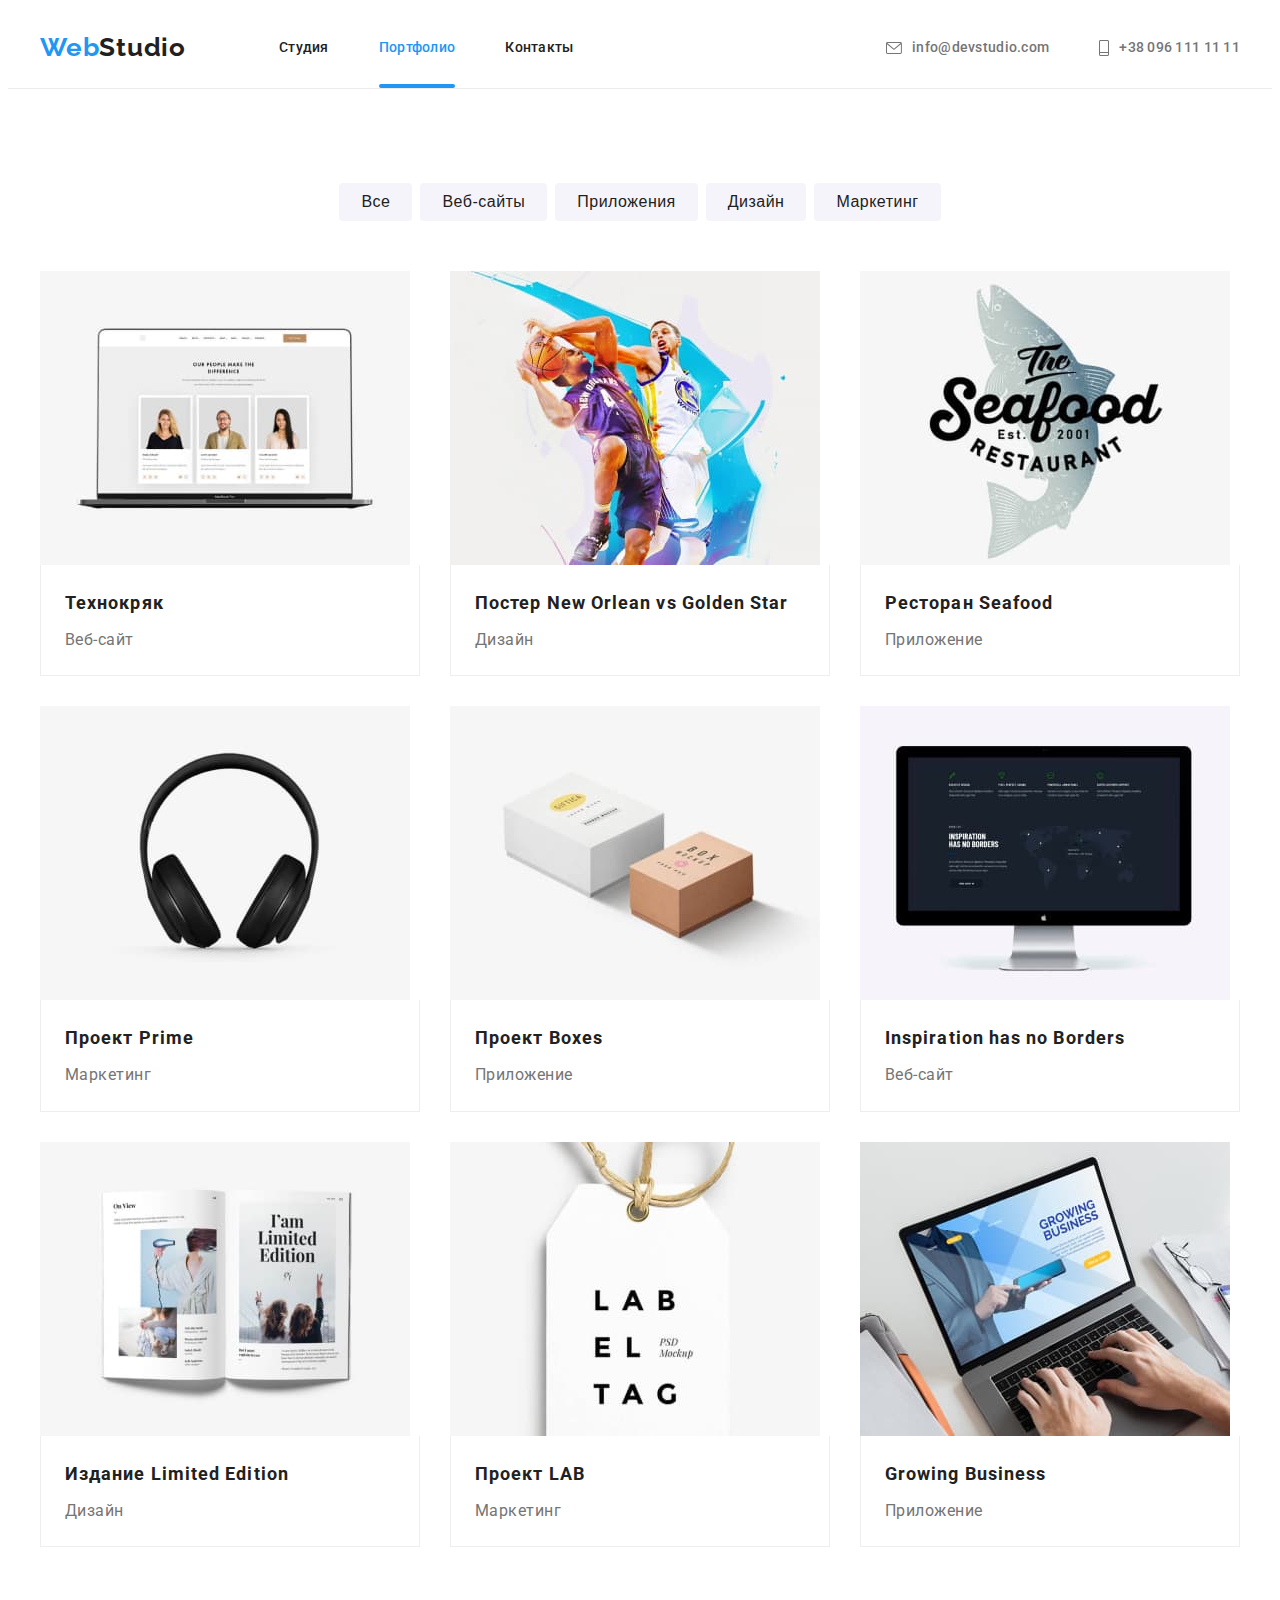
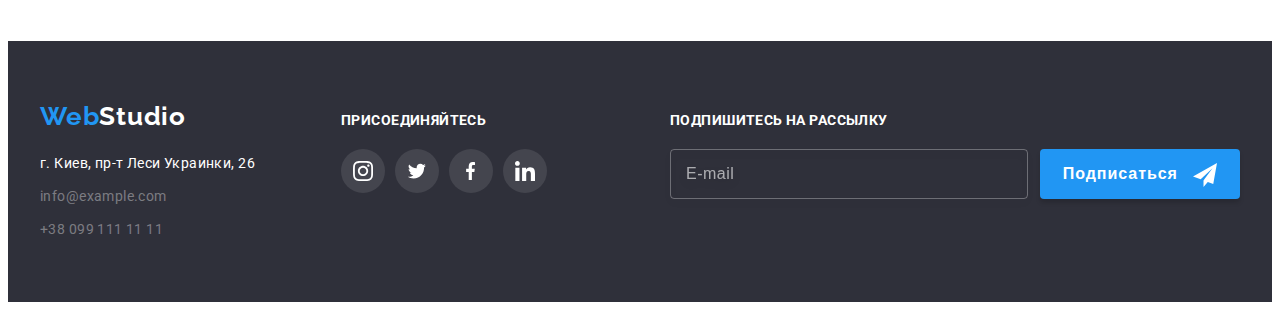
==== commit 99b01be8: "sass" ====
--- a/portfolio.html
+++ b/portfolio.html
@@ -48,7 +48,7 @@
 								info@devstudio.com</a>
 						</li>
 						<li class="contaks__item">
-							<a class="contaks__link" href="tel:+380961111111">
+							<a class="contaks__link  contaks__link--current" href="tel:+380961111111">
 								<svg class="contaks__icon icon-smartphone">
 									<use href="./images/icons.svg#icon-smartphone"></use>
 								</svg>
@@ -128,7 +128,7 @@
 											 media="(min-width:768px)"
 											 >
 											 <source
-											 srcset="./images/imggallery1.jpg 1x ,2
+											 srcset="./images/imggallery1.jpg 1x ,
 											 ./images/imggallery1@2x.jpg 2x"
 											 media="(min-width:320px)"
 											 >
@@ -399,11 +399,10 @@
 		<!--Подвал сайта-->
 		<footer class="footer">
 			<div class="container footer__container">
+				<div class="footer__container--adress">
+					<a class="fooder__logo logo" href="./index.html">Web<span class="logo__white">Studio</span></a>
 				<address class="footer__address">
 					<ul class="">
-						<li class="footer__item">
-							<a class="fooder__logo logo" href="./index.html">Web<span class="logo__white">Studio</span></a>
-						</li>
 						<li class="footer__item">
 							<a class="footer__maps"href="https://goo.gl/maps/7n5ivLZafYZ2Yxqt9">г. Киев, пр-т Леси Украинки, 26</a>
 						</li>
@@ -415,6 +414,7 @@
 						</li>
 					</ul>
 				</address>
+				</div>
 					<div class="network">
 						<p class="footer__text">присоединяйтесь</p>
 						<ul class="network__list">
--- a/css/main.min.css
+++ b/css/main.min.css
@@ -1 +1 @@
-body{color:var(--main-text-color);font-family:Roboto,sans-serif;font-size:14px;line-height:1.71;background:#fff}body.modal-open{overflow:hidden}:hover,:focus{outline:none}h1,h2,h3,h4,h5,h6,p,ul{margin:0}ul{padding:0;list-style:none}a{text-decoration:none}img{display:block;max-width:100%;height:auto}button{cursor:pointer;padding:0;border:none;color:inherit;background-color:transparent}.backdrop{width:100vw;height:100vh;background-color:rgba(0,0,0,.2);position:fixed;top:0;-webkit-transition:opacity 750ms cubic-bezier(0.4, 0, 0.2, 1),visibility 750ms cubic-bezier(0.4, 0, 0.2, 1);transition:opacity 750ms cubic-bezier(0.4, 0, 0.2, 1),visibility 750ms cubic-bezier(0.4, 0, 0.2, 1)}.backdrop.is-hidden .modal{-webkit-transform:scale(0.6) rotate(160deg) translateY(500px);transform:scale(0.6) rotate(160deg) translateY(500px);-webkit-transition:-webkit-transform 750ms cubic-bezier(0.4, 0, 0.2, 1);transition:-webkit-transform 750ms cubic-bezier(0.4, 0, 0.2, 1);transition:transform 750ms cubic-bezier(0.4, 0, 0.2, 1);transition:transform 750ms cubic-bezier(0.4, 0, 0.2, 1), -webkit-transform 750ms cubic-bezier(0.4, 0, 0.2, 1)}.modal{position:absolute;left:50%;top:50%;-webkit-transition:-webkit-transform 750ms cubic-bezier(0.4, 0, 0.2, 1);transition:-webkit-transform 750ms cubic-bezier(0.4, 0, 0.2, 1);transition:transform 750ms cubic-bezier(0.4, 0, 0.2, 1);transition:transform 750ms cubic-bezier(0.4, 0, 0.2, 1), -webkit-transform 750ms cubic-bezier(0.4, 0, 0.2, 1);-webkit-transform:translate(-50%, -50%);transform:translate(-50%, -50%);background:#fff;-webkit-box-shadow:0px 1px 3px rgba(0,0,0,.12),0px 1px 1px rgba(0,0,0,.14),0px 2px 1px rgba(0,0,0,.2);box-shadow:0px 1px 3px rgba(0,0,0,.12),0px 1px 1px rgba(0,0,0,.14),0px 2px 1px rgba(0,0,0,.2);border-radius:4px;padding:40px}@media screen and (min-width: 480px){.modal{width:450px;min-height:609px}}@media screen and (min-width: 1200px){.modal{width:528px;min-height:581px}}.modal__btn{width:30px;height:30px;border:1px solid rgba(0,0,0,.1);background-color:transparent;border-radius:50%;position:absolute;top:8px;right:8px;-webkit-transition:fill 250ms cubic-bezier(0.4, 0, 0.2, 1);transition:fill 250ms cubic-bezier(0.4, 0, 0.2, 1)}.modal__btn:hover,.modal__btn:focus{fill:#2196f3}.is-hidden{visibility:hidden;opacity:0;pointer-events:none}.modal__icon{vertical-align:middle}.backdrop__text{font-weight:700;font-size:20px;line-height:1.15;color:var(--title-text-color);font-family:Roboto;text-align:center;letter-spacing:.03em;margin-bottom:12px}.form__field{margin-bottom:10px}.input-wrap{position:relative}.input__icon{position:absolute;left:15px;top:50%;-webkit-transform:translateY(-50%);transform:translateY(-50%);-webkit-transition:fill 250ms cubic-bezier(0.4, 0, 0.2, 1);transition:fill 250ms cubic-bezier(0.4, 0, 0.2, 1);fill:#212121}.form__input:focus,.comments__input:focus{border-color:#2196f3}.form__label{font-size:12px;line-height:1.17;margin-bottom:4px;display:block;letter-spacing:.01em;color:var(--main-text-color)}.form__input:focus+.input__icon{fill:#2196f3}.form__input{width:100%;height:40px;border:1px solid rgba(33,33,33,.2);border-radius:4px;padding-left:42px;padding-right:15px;outline:none;-webkit-transition:border-color 250ms cubic-bezier(0.4, 0, 0.2, 1);transition:border-color 250ms cubic-bezier(0.4, 0, 0.2, 1)}.comments__input{width:100%;height:120px;display:block;border:1px solid rgba(33,33,33,.2);-webkit-box-sizing:border-box;box-sizing:border-box;border-radius:4px;padding:12px 16px;resize:none;outline:none;font-size:14px;line-height:1.14px;-webkit-transition:border-color 250ms cubic-bezier(0.4, 0, 0.2, 1);transition:border-color 250ms cubic-bezier(0.4, 0, 0.2, 1)}@media screen and (min-width: 1200px){.comments__input{font-size:12px;line-height:1.17}}.comments__input::-webkit-input-placeholder{font-size:14px;line-height:1.14px;letter-spacing:.01em;color:rgba(117,117,117,.5)}.comments__input::-moz-placeholder{font-size:14px;line-height:1.14px;letter-spacing:.01em;color:rgba(117,117,117,.5)}.comments__input:-ms-input-placeholder{font-size:14px;line-height:1.14px;letter-spacing:.01em;color:rgba(117,117,117,.5)}.comments__input::-ms-input-placeholder{font-size:14px;line-height:1.14px;letter-spacing:.01em;color:rgba(117,117,117,.5)}.comments__input::placeholder{font-size:14px;line-height:1.14px;letter-spacing:.01em;color:rgba(117,117,117,.5)}@media screen and (min-width: 1200px){.comments__input::-webkit-input-placeholder{font-size:12px;line-height:1.17}.comments__input::-moz-placeholder{font-size:12px;line-height:1.17}.comments__input:-ms-input-placeholder{font-size:12px;line-height:1.17}.comments__input::-ms-input-placeholder{font-size:12px;line-height:1.17}.comments__input::placeholder{font-size:12px;line-height:1.17}}.form__field-comments{margin-bottom:20px}.form__button{font-weight:700;font-size:16px;line-height:1.88;width:200px;height:50px;font-style:normal;letter-spacing:.06em;color:var(--footer-text-color);background-color:#188ce8;-webkit-box-shadow:0px 4px 4px rgba(0,0,0,.15);box-shadow:0px 4px 4px rgba(0,0,0,.15);border-radius:4px;display:block;margin:0 auto;border:none}.link__policy{color:#2196f3;text-decoration:underline}.check__text{letter-spacing:.03em;color:var(--main-text-color);display:-webkit-box;display:-ms-flexbox;display:flex;-webkit-box-align:center;-ms-flex-align:center;align-items:center;-webkit-box-pack:center;-ms-flex-pack:center;justify-content:center}.check__item{width:16px;height:15px;border-radius:2px;border:2px #212121 solid;margin-right:7px;display:-webkit-box;display:-ms-flexbox;display:flex;-webkit-box-align:center;-ms-flex-align:center;align-items:center;-webkit-box-pack:center;-ms-flex-pack:center;justify-content:center;-webkit-transition:background-color 250ms cubic-bezier(0.4, 0, 0.2, 1),border 250ms cubic-bezier(0.4, 0, 0.2, 1);transition:background-color 250ms cubic-bezier(0.4, 0, 0.2, 1),border 250ms cubic-bezier(0.4, 0, 0.2, 1)}.modal__field{margin-bottom:30px}.check__icon{fill:#fff}.modal__check:checked+.check__text .check__item{background-color:#2196f3;border:none}@media screen and (max-width: 1199px){.modal__text{font-size:12px;line-height:1.17}}.container{padding-left:15px;padding-right:15px;margin:0 auto}@media screen and (min-width: 480px){.container{width:480px}}@media screen and (min-width: 768px){.container{width:768px}}@media screen and (min-width: 1200px){.container{width:1200px}}.section{padding-top:60px;padding-bottom:60px}@media screen and (min-width: 1200px){.section{padding-top:94px;padding-bottom:94px}}.section--notpaddingtop{padding-top:0;display:none}@media screen and (min-width: 1200px){.section--notpaddingtop{display:block}}.section--graybackground{background-color:#f5f4fa}.advantage__item{margin:15px}@media screen and (min-width: 768px){.advantage__item{-ms-flex-preferred-size:calc((100% - 60px) / 2);flex-basis:calc((100% - 60px) / 2)}}@media screen and (min-width: 1200px){.advantage__item{-ms-flex-preferred-size:calc((100% - 120px) / 4);flex-basis:calc((100% - 120px) / 4)}}.advantage{display:-webkit-box;display:-ms-flexbox;display:flex;margin:-15px;-ms-flex-wrap:wrap;flex-wrap:wrap}.advantage__title{font-weight:700;line-height:1.14;letter-spacing:.03em;text-transform:uppercase;color:var(--main-color);margin-bottom:10px}@media screen and (max-width: 767px){.advantage__title{-webkit-box-pack:center;-ms-flex-pack:center;justify-content:center;display:-webkit-box;display:-ms-flexbox;display:flex}}.advantage__container{-webkit-box-pack:center;-ms-flex-pack:center;justify-content:center;height:120px;margin-bottom:30px;background-color:#f5f4fa;border-radius:4px;display:-webkit-box;display:-ms-flexbox;display:flex;-webkit-box-align:center;-ms-flex-align:center;align-items:center}.command__title{font-weight:500;font-size:16px;line-height:1.19;text-align:center;letter-spacing:.03em;color:var(--main-color);margin-bottom:10px}.command__container{padding-top:30px;padding-bottom:30px}@media screen and (min-width: 768px){.command{display:-webkit-box;display:-ms-flexbox;display:flex;-ms-flex-wrap:wrap;flex-wrap:wrap;margin:-15px}}.command__item{background:#fff;-webkit-box-shadow:0px 1px 3px rgba(0,0,0,.12),0px 1px 1px rgba(0,0,0,.14),0px 2px 1px rgba(0,0,0,.2);box-shadow:0px 1px 3px rgba(0,0,0,.12),0px 1px 1px rgba(0,0,0,.14),0px 2px 1px rgba(0,0,0,.2);border-radius:0px 0px 4px 4px}@media screen and (max-width: 767px){.command__item:not(:last-child){margin-bottom:30px}}@media screen and (min-width: 768px){.command__item{margin:15px;-ms-flex-preferred-size:calc((100% - 60px ) / 2);flex-basis:calc((100% - 60px ) / 2)}}@media screen and (min-width: 1200px){.command__item{margin:15px;-ms-flex-preferred-size:calc((100% - 120px ) / 4);flex-basis:calc((100% - 120px ) / 4)}}.command__text{font-size:16px;line-height:1.19;text-align:center;letter-spacing:.03em}.section__title{font-weight:700;font-size:28px;line-height:1.18;text-align:center;letter-spacing:.03em;color:var(--main-color);margin-bottom:30px}@media screen and (min-width: 1200px){.section__title{font-size:36px;line-height:1.16;margin-bottom:50px}}.social{display:-webkit-box;display:-ms-flexbox;display:flex;-webkit-box-pack:center;-ms-flex-pack:center;justify-content:center;margin-top:16px}.social-link{width:44px;height:44px;-webkit-box-align:center;-ms-flex-align:center;align-items:center;background-color:#fff;border-radius:50%;display:-webkit-box;display:-ms-flexbox;display:flex;-webkit-box-pack:center;-ms-flex-pack:center;justify-content:center;-webkit-transition:background-color 250ms cubic-bezier(0.4, 0, 0.2, 1);transition:background-color 250ms cubic-bezier(0.4, 0, 0.2, 1)}.social-link:hover .social-icon,.social-link:focus .social-icon{fill:#fff}.social-link:hover,.social-link:focus{background-color:#2196f3;-webkit-transform:translateY(0);transform:translateY(0)}.social-icon{fill:#afb1b8}.social-item+.social-item{margin-left:10px}.element{display:-webkit-box;display:-ms-flexbox;display:flex;-ms-flex-wrap:wrap;flex-wrap:wrap;margin:-4px;margin-bottom:30px}@media screen and (min-width: 768px){.element{-webkit-box-pack:center;-ms-flex-pack:center;justify-content:center}}@media screen and (min-width: 1200px){.element{margin-bottom:50px}}.element__item{margin:4px}.element__btn{font-weight:500;font-size:16px;line-height:1.63;text-align:center;letter-spacing:.03em;padding:5px 22px;background-color:#f5f4fa;border-radius:4px;border:none;padding:6px 22px;-webkit-transition:background-color 250ms cubic-bezier(0.4, 0, 0.2, 1),color 250ms cubic-bezier(0.4, 0, 0.2, 1),-webkit-box-shadow 250ms cubic-bezier(0.4, 0, 0.2, 1);transition:background-color 250ms cubic-bezier(0.4, 0, 0.2, 1),color 250ms cubic-bezier(0.4, 0, 0.2, 1),-webkit-box-shadow 250ms cubic-bezier(0.4, 0, 0.2, 1);transition:background-color 250ms cubic-bezier(0.4, 0, 0.2, 1),color 250ms cubic-bezier(0.4, 0, 0.2, 1),box-shadow 250ms cubic-bezier(0.4, 0, 0.2, 1);transition:background-color 250ms cubic-bezier(0.4, 0, 0.2, 1),color 250ms cubic-bezier(0.4, 0, 0.2, 1),box-shadow 250ms cubic-bezier(0.4, 0, 0.2, 1),-webkit-box-shadow 250ms cubic-bezier(0.4, 0, 0.2, 1)}.element__btn:focus,.element__btn:hover{color:var(--footer-text-color);background-color:var(--title-color);-webkit-box-shadow:0px 3px 1px rgba(0,0,0,.1),0px 1px 2px rgba(0,0,0,.08),0px 2px 2px rgba(0,0,0,.12);box-shadow:0px 3px 1px rgba(0,0,0,.1),0px 1px 2px rgba(0,0,0,.08),0px 2px 2px rgba(0,0,0,.12)}.network__link{width:44px;height:44px;-webkit-box-align:center;-ms-flex-align:center;align-items:center;background-color:rgba(255,255,255,.1);border-radius:50%;display:-webkit-box;display:-ms-flexbox;display:flex;-webkit-box-pack:center;-ms-flex-pack:center;justify-content:center;-webkit-transition:background-color 250ms cubic-bezier(0.4, 0, 0.2, 1);transition:background-color 250ms cubic-bezier(0.4, 0, 0.2, 1)}.network__link:focus,.network__link:hover{background-color:#2196f3}.network__item+.network__item{margin-left:10px}.network__icon{fill:#fff}.footer__address{letter-spacing:.03em}@media screen and (max-width: 1199px){.footer__address{margin-bottom:60px}}@media screen and (min-width: 1200px){.footer__address{width:231px}}.footer__maps{color:var(--footer-text-color);-webkit-transition:color 250ms cubic-bezier(0.4, 0, 0.2, 1);transition:color 250ms cubic-bezier(0.4, 0, 0.2, 1)}.footer__maps:hover,.footer__maps:focus{color:var(--title-color)}.footer__maps{font-family:Roboto,sans-serif;font-style:normal;font-size:14px;line-height:1.71;letter-spacing:.03em}.footer__mt{color:#ffffff60;-webkit-transition:color 250ms cubic-bezier(0.4, 0, 0.2, 1);transition:color 250ms cubic-bezier(0.4, 0, 0.2, 1)}.footer__mt:hover,.footer__mt:focus{color:var(--title-color)}.footer__mt{font-family:Roboto,sans-serif;font-style:normal;font-size:14px;line-height:1.71;letter-spacing:.03em}.logo__white{color:var(--footer-text-color)}.footer__item:not(:last-child){margin-bottom:8px}@media screen and (min-width: 1200px){.footer__item:not(:last-child){margin-bottom:9px}}.network__list{display:-webkit-box;display:-ms-flexbox;display:flex;-webkit-box-pack:center;-ms-flex-pack:center;justify-content:center}.footer{background-color:#2f303a;padding:60px 0}@media screen and (max-width: 1199px){.footer{text-align:center}}.fooder__logo{display:block;margin-bottom:20px}.footer__text{font-weight:700;line-height:1.14;letter-spacing:.03em;text-transform:uppercase;color:#fff;margin-bottom:20px}@media screen and (min-width: 768px)and (max-width: 1199px){.footer__container{display:-webkit-box;display:-ms-flexbox;display:flex;-webkit-box-align:baseline;-ms-flex-align:baseline;align-items:baseline;-ms-flex-wrap:wrap;flex-wrap:wrap;-ms-flex-pack:distribute;justify-content:space-around}}@media screen and (min-width: 1200px){.footer__container{display:-webkit-box;display:-ms-flexbox;display:flex;-webkit-box-align:baseline;-ms-flex-align:baseline;align-items:baseline}}@media screen and (max-width: 1199px){.network{margin-bottom:60px}}@media screen and (min-width: 1200px){.network{margin-left:70px}}.mailing__input{width:450px;height:50px;border:1px solid rgba(255,255,255,.3);-webkit-box-sizing:border-box;box-sizing:border-box;-webkit-filter:drop-shadow(0px 4px 4px rgba(0, 0, 0, 0.15));filter:drop-shadow(0px 4px 4px rgba(0, 0, 0, 0.15));border-radius:4px;padding-left:15px;background-color:transparent;outline:none;font-size:16px;line-height:1.25;letter-spacing:.03em;color:var(--footer-text-color)}.mailing__input::-webkit-input-placeholder{font-size:16px;line-height:1.25;letter-spacing:.03em;color:rgba(255,255,255,.6)}.mailing__input::-moz-placeholder{font-size:16px;line-height:1.25;letter-spacing:.03em;color:rgba(255,255,255,.6)}.mailing__input:-ms-input-placeholder{font-size:16px;line-height:1.25;letter-spacing:.03em;color:rgba(255,255,255,.6)}.mailing__input::-ms-input-placeholder{font-size:16px;line-height:1.25;letter-spacing:.03em;color:rgba(255,255,255,.6)}.mailing__input::placeholder{font-size:16px;line-height:1.25;letter-spacing:.03em;color:rgba(255,255,255,.6)}@media screen and (min-width: 1200px){.mailing__input{width:358px}}@media screen and (max-width: 479px){.mailing__input{width:300px}}@media screen and (min-width: 1200px){.mailing{margin-left:auto}}@media screen and (min-width: 1200px){.mailing__form{display:-webkit-box;display:-ms-flexbox;display:flex}}.mailing__button{width:200px;height:50px;background:var(--title-color);-webkit-box-shadow:0px 4px 4px rgba(0,0,0,.15);box-shadow:0px 4px 4px rgba(0,0,0,.15);border-radius:4px;font-style:normal;font-weight:700;font-size:16px;line-height:1.88;letter-spacing:.06em;color:var(--footer-text-color);cursor:pointer;border:none}.mailing__icon{vertical-align:middle;margin-left:10px;fill:var(--footer-text-color)}.mailing__container{margin-bottom:20px}@media screen and (min-width: 1200px){.mailing__container{margin-right:12px}}@media screen and (min-width: 768px){.gallery{display:-webkit-box;display:-ms-flexbox;display:flex;-ms-flex-wrap:wrap;flex-wrap:wrap;margin:-15px}}.gallery__img{position:relative;overflow:hidden}.gallery__wrap-text{position:absolute;-webkit-transform:translateY(100%);transform:translateY(100%);-webkit-transition:-webkit-transform 250ms cubic-bezier(0.4, 0, 0.2, 1);transition:-webkit-transform 250ms cubic-bezier(0.4, 0, 0.2, 1);transition:transform 250ms cubic-bezier(0.4, 0, 0.2, 1);transition:transform 250ms cubic-bezier(0.4, 0, 0.2, 1), -webkit-transform 250ms cubic-bezier(0.4, 0, 0.2, 1);overflow:auto;left:0;top:0;padding:63px 24px;width:100%;height:100%;font-size:18px;line-height:1.55;letter-spacing:.03em;color:var(--footer-text-color);background-color:rgba(33,150,243,.9)}.gallery__title{font-weight:700;font-size:18px;line-height:2;letter-spacing:.06em;color:var(--main-color);margin-bottom:4px}.gallery__text{font-size:16px;line-height:1.9;letter-spacing:.03em;color:var(--main-text-color)}.gallery__link{display:block;-webkit-transition:-webkit-box-shadow 250ms cubic-bezier(0.4, 0, 0.2, 1);transition:-webkit-box-shadow 250ms cubic-bezier(0.4, 0, 0.2, 1);transition:box-shadow 250ms cubic-bezier(0.4, 0, 0.2, 1);transition:box-shadow 250ms cubic-bezier(0.4, 0, 0.2, 1), -webkit-box-shadow 250ms cubic-bezier(0.4, 0, 0.2, 1)}@media screen and (min-width: 768px){.gallery__link{display:-webkit-box;display:-ms-flexbox;display:flex;-webkit-box-orient:vertical;-webkit-box-direction:normal;-ms-flex-direction:column;flex-direction:column;height:100%}}.gallery__link:hover,.gallery__link:focus{-webkit-box-shadow:0px 1px 1px rgba(0,0,0,.12),0px 4px 4px rgba(0,0,0,.06),1px 4px 6px rgba(0,0,0,.16);box-shadow:0px 1px 1px rgba(0,0,0,.12),0px 4px 4px rgba(0,0,0,.06),1px 4px 6px rgba(0,0,0,.16)}.gallery__link:focus .gallery__wrap-text,.gallery__link:hover .gallery__wrap-text{-webkit-transform:translateY(0%);transform:translateY(0%)}.gallery__item{background:var(--footer-text-color)}@media screen and (max-width: 767px){.gallery__item:not(:last-child){margin-bottom:30px}}@media screen and (min-width: 768px){.gallery__item{margin:15px;-ms-flex-preferred-size:calc((100% - 60px ) / 2);flex-basis:calc((100% - 60px ) / 2)}}@media screen and (min-width: 1200px){.gallery__item{margin:15px;-ms-flex-preferred-size:calc((100% - 90px ) / 3);flex-basis:calc((100% - 90px ) / 3)}}.gallery__container{padding:20px 24px;border:1px solid #eee;border-top:0}@media screen and (min-width: 768px){.gallery__container{-webkit-box-flex:1;-ms-flex-positive:1;flex-grow:1}}.clients__icon{fill:#afb1b8;-webkit-transition:fill 250ms cubic-bezier(0.4, 0, 0.2, 1);transition:fill 250ms cubic-bezier(0.4, 0, 0.2, 1)}.clients{display:-webkit-box;display:-ms-flexbox;display:flex;-ms-flex-wrap:wrap;flex-wrap:wrap;margin:-15px}.clients__item{height:92px;margin:15px;-ms-flex-preferred-size:calc((100% - 60px) / 2);flex-basis:calc((100% - 60px) / 2)}@media screen and (min-width: 768px){.clients__item{-ms-flex-preferred-size:calc((100% - 90px) / 3);flex-basis:calc((100% - 90px) / 3)}}@media screen and (min-width: 1200px){.clients__item{-ms-flex-preferred-size:calc((100% - 180px) / 6);flex-basis:calc((100% - 180px) / 6)}}.clients__link{display:-webkit-box;display:-ms-flexbox;display:flex;-webkit-box-pack:center;-ms-flex-pack:center;justify-content:center;-webkit-box-align:center;-ms-flex-align:center;align-items:center;border:1px solid #afb1b8;border-radius:4px;-webkit-transition:border-color 250ms cubic-bezier(0.4, 0, 0.2, 1),fill 250ms cubic-bezier(0.4, 0, 0.2, 1);transition:border-color 250ms cubic-bezier(0.4, 0, 0.2, 1),fill 250ms cubic-bezier(0.4, 0, 0.2, 1)}.clients__link:hover .clients__icon,.clients__link:focus .clients__icon{fill:#2196f3}.clients__link:focus,.clients__link:hover{border-color:#2196f3}@media screen and (min-width: 768px){.nav__list{display:-webkit-box;display:-ms-flexbox;display:flex}}.header__logo{padding:24px 0 25px 0}@media screen and (min-width: 768px){.header__logo{margin-right:88px}}@media screen and (min-width: 1200px){.header__logo{margin-right:93px}}.header{height:60px;border-bottom:1px solid #ececec}@media screen and (min-width: 768px){.header{height:80px}}.header__container{display:-webkit-box;display:-ms-flexbox;display:flex;-webkit-box-align:center;-ms-flex-align:center;align-items:center}@media screen and (max-width: 767px){.header__container{display:-webkit-box;display:-ms-flexbox;display:flex;-webkit-box-pack:justify;-ms-flex-pack:justify;justify-content:space-between;position:relative}}@media screen and (min-width: 768px){.icon-envelope{width:14px;height:10px}}@media screen and (min-width: 1200px){.icon-envelope{width:16px;height:12px}}@media screen and (min-width: 768px){.icon-smartphone{width:10px;height:14px}}@media screen and (min-width: 1200px){.icon-smartphone{height:16px}}.contaks__icon{display:none}@media screen and (min-width: 768px){.contaks__icon{margin-right:8px;fill:currentColor;display:block}}@media screen and (min-width: 1200px){.contaks__icon{margin-right:10px}}@media screen and (max-width: 767px){.contaks{margin-bottom:64px}}@media screen and (min-width: 1200px){.contaks{display:-webkit-box;display:-ms-flexbox;display:flex;-webkit-box-align:center;-ms-flex-align:center;align-items:center}}@media screen and (max-width: 767px){.contaks__item:not(:last-child){margin-bottom:32px}}@media screen and (min-width: 768px)and (max-width: 1199px){.contaks__item:not(:last-child){margin-bottom:10px}}@media screen and (min-width: 1200px){.contaks__item:not(:last-child){margin-right:50px}}@media screen and (max-width: 767px){.nav__item:not(:last-child){margin-bottom:32px}}@media screen and (min-width: 768px){.nav__item:not(:last-child){margin-right:50px}}.logo{color:var(--title-color);font-family:Raleway,sans-serif;font-style:normal;font-weight:700;font-size:26px;line-height:1.19;letter-spacing:.03em}@media screen and (min-width: 768px){.button__open{display:none}}.logo__black{color:var(--title-text-color)}.nav__link{font-size:40px;line-height:1.18;color:var(--title-text-color)}@media screen and (min-width: 768px){.nav__link{font-size:14px;line-height:1.14;padding:32px 0}}.contaks__link{font-size:34px;line-height:1.18;color:var(--main-text-color)}@media screen and (min-width: 768px){.contaks__link{font-size:12px;line-height:1.17}}@media screen and (min-width: 1200px){.contaks__link{font-size:14px;line-height:1.14;padding:32px 0}}@media screen and (max-width: 479px){.contaks__link{font-size:20px}}.mobile__link{color:#2196f3}.mobile__item{list-style:none;font-weight:500;font-size:18px;line-height:1.22;letter-spacing:.02em}@media screen and (max-width: 479px){.mobile__item{font-size:12px}}.mobile__item:not(:last-child){margin-right:20px}.nav__link,.contaks__link{font-weight:500;letter-spacing:.02em;-webkit-box-align:center;-ms-flex-align:center;align-items:center;display:-webkit-box;display:-ms-flexbox;display:flex;-webkit-transition:-webkit-transform 750ms cubic-bezier(0.4, 0, 0.2, 1);transition:-webkit-transform 750ms cubic-bezier(0.4, 0, 0.2, 1);transition:transform 750ms cubic-bezier(0.4, 0, 0.2, 1);transition:transform 750ms cubic-bezier(0.4, 0, 0.2, 1), -webkit-transform 750ms cubic-bezier(0.4, 0, 0.2, 1)}.nav__link:hover,.nav__link:focus,.contaks__link:hover,.contaks__link:focus{color:var(--title-color)}.nav__link--current{color:var(--title-color)}@media screen and (min-width: 768px){.nav__link--current{position:relative}.nav__link--current::after{position:absolute;bottom:-1px;left:0;content:"";width:100%;height:4px;background-color:var(--title-color);border-radius:2px}}.mobile__menu{display:-webkit-box;display:-ms-flexbox;display:flex}@media screen and (max-width: 767px){.mobile__menu{position:fixed;top:0;left:0;-webkit-box-orient:vertical;-webkit-box-direction:normal;-ms-flex-direction:column;flex-direction:column;-webkit-box-pack:justify;-ms-flex-pack:justify;justify-content:space-between;width:100vw;height:100vh;padding:48px 40px;background-color:#fff;-webkit-transform:translateX(100%) scale(-1) translateY(-100%);transform:translateX(100%) scale(-1) translateY(-100%);-webkit-transition:-webkit-transform 900ms cubic-bezier(0.4, 0, 0.2, 1);transition:-webkit-transform 900ms cubic-bezier(0.4, 0, 0.2, 1);transition:transform 900ms cubic-bezier(0.4, 0, 0.2, 1);transition:transform 900ms cubic-bezier(0.4, 0, 0.2, 1), -webkit-transform 900ms cubic-bezier(0.4, 0, 0.2, 1);z-index:999}}@media screen and (min-width: 768px){.mobile__menu{-webkit-box-align:center;-ms-flex-align:center;align-items:center;width:100%;-webkit-box-pack:justify;-ms-flex-pack:justify;justify-content:space-between}}.mobile__menu.is-open{-webkit-transform:translateX(0);transform:translateX(0)}@media screen and (max-width: 767px){.mobile{display:-webkit-box;display:-ms-flexbox;display:flex}}@media screen and (min-width: 768px){.mobile{display:none}}.button-close{position:absolute;top:10px;right:15px}@media screen and (min-width: 768px){.button-close{display:none}}.menu__icon{margin-top:10px;fill:#212121}.menu__icon:hover,.menu__icon:focus{fill:#2196f3}.order{background-color:#2f303a;text-align:center;padding:118px 0;max-width:1600px;margin-left:auto;margin-right:auto;background-image:-webkit-gradient(linear, left top, left bottom, from(rgba(47, 48, 58, 0.4)), to(rgba(47, 48, 58, 0.4))),url("../images/headermob.jpg");background-image:linear-gradient(rgba(47, 48, 58, 0.4), rgba(47, 48, 58, 0.4)),url("../images/headermob.jpg");background-repeat:no-repeat;background-size:cover;background-position:center}@media(min-device-pixel-ratio: 2),(-webkit-min-device-pixel-ratio: 2),(min-resolution: 192dpi),(min-resolution: 2dppx){.order{background-image:url("../images/headermob@2x.jpg")}}@media screen and (min-width: 1200px){.order{padding:200px 0}}@media screen and (min-width: 768px){.order{background-image:url("../images/headertab.jpg")}}@media screen and (min-width: 768px)and (min-device-pixel-ratio: 2),screen and (min-width: 768px)and (-webkit-min-device-pixel-ratio: 2),screen and (min-width: 768px)and (min-resolution: 192dpi),screen and (min-width: 768px)and (min-resolution: 2dppx){.order{background-image:url("../images/headertab@2x.jpg")}}@media screen and (min-width: 1200px){.order{background-image:url("../images/header.jpg")}}@media screen and (min-width: 1200px)and (min-device-pixel-ratio: 2),screen and (min-width: 1200px)and (-webkit-min-device-pixel-ratio: 2),screen and (min-width: 1200px)and (min-resolution: 192dpi),screen and (min-width: 1200px)and (min-resolution: 2dppx){.order{background-image:url("../images/header@2x.jpg")}}.order__title{font-weight:900;font-size:26px;line-height:1.62;letter-spacing:.06em;text-transform:uppercase;color:var(--footer-text-color);margin-bottom:30px}@media screen and (min-width: 1200px){.order__title{font-size:44px;line-height:1.36}}.order__btn{font-weight:700;font-size:16px;line-height:1.88;letter-spacing:.06em;color:var(--footer-text-color);background-color:var(--title-color);-webkit-box-shadow:0px 4px 4px rgba(0,0,0,.15);box-shadow:0px 4px 4px rgba(0,0,0,.15);border-radius:4px;cursor:pointer;border:none;padding:10px 32px}.works{display:-webkit-box;display:-ms-flexbox;display:flex;-ms-flex-wrap:wrap;flex-wrap:wrap;margin:-15px}.works__text{position:absolute;left:0;bottom:0;display:-webkit-box;display:-ms-flexbox;display:flex;-webkit-box-align:center;-ms-flex-align:center;align-items:center;-webkit-box-pack:center;-ms-flex-pack:center;justify-content:center;height:70px;width:100%;font-weight:700;line-height:1.14;letter-spacing:.03em;text-transform:uppercase;color:var(--footer-text-color);background-color:rgba(47,48,58,.8)}.works__container{position:relative}.works__item{margin:15px;-ms-flex-preferred-size:calc((100% - 90px) / 3);flex-basis:calc((100% - 90px) / 3)}.visually-hidden{position:absolute;width:1px;height:1px;margin:-1px;padding:0;overflow:hidden;border:0;clip:rect(0 0 0 0)}:root{--main-text-color: #757575;--title-text-color: #212121;--main-color: #212121;--footer-text-color: #ffffff;--title-color: #2196f3}/*# sourceMappingURL=main.min.css.map */+body{color:var(--main-text-color);font-family:Roboto,sans-serif;font-size:14px;line-height:1.71;background:#fff}body.modal-open{overflow:hidden}:hover,:focus{outline:none}h1,h2,h3,h4,h5,h6,p,ul{margin:0}ul{padding:0;list-style:none}a{text-decoration:none}img{display:block;max-width:100%;height:auto}button{cursor:pointer;padding:0;border:none;color:inherit;background-color:transparent}.backdrop{width:100vw;height:100vh;background-color:rgba(0,0,0,.2);position:fixed;top:0;-webkit-transition:opacity 750ms cubic-bezier(0.4, 0, 0.2, 1),visibility 750ms cubic-bezier(0.4, 0, 0.2, 1);transition:opacity 750ms cubic-bezier(0.4, 0, 0.2, 1),visibility 750ms cubic-bezier(0.4, 0, 0.2, 1)}.backdrop.is-hidden .modal{-webkit-transform:scale(0.6) rotate(160deg) translateY(500px);transform:scale(0.6) rotate(160deg) translateY(500px);-webkit-transition:-webkit-transform 750ms cubic-bezier(0.4, 0, 0.2, 1);transition:-webkit-transform 750ms cubic-bezier(0.4, 0, 0.2, 1);transition:transform 750ms cubic-bezier(0.4, 0, 0.2, 1);transition:transform 750ms cubic-bezier(0.4, 0, 0.2, 1), -webkit-transform 750ms cubic-bezier(0.4, 0, 0.2, 1)}.modal{position:absolute;left:50%;top:50%;-webkit-transition:-webkit-transform 750ms cubic-bezier(0.4, 0, 0.2, 1);transition:-webkit-transform 750ms cubic-bezier(0.4, 0, 0.2, 1);transition:transform 750ms cubic-bezier(0.4, 0, 0.2, 1);transition:transform 750ms cubic-bezier(0.4, 0, 0.2, 1), -webkit-transform 750ms cubic-bezier(0.4, 0, 0.2, 1);-webkit-transform:translate(-50%, -50%);transform:translate(-50%, -50%);background:#fff;-webkit-box-shadow:0px 1px 3px rgba(0,0,0,.12),0px 1px 1px rgba(0,0,0,.14),0px 2px 1px rgba(0,0,0,.2);box-shadow:0px 1px 3px rgba(0,0,0,.12),0px 1px 1px rgba(0,0,0,.14),0px 2px 1px rgba(0,0,0,.2);border-radius:4px;padding:40px}@media screen and (min-width: 480px){.modal{width:450px;min-height:609px}}@media screen and (min-width: 1200px){.modal{width:528px;min-height:581px}}.modal__btn{width:30px;height:30px;border:1px solid rgba(0,0,0,.1);background-color:transparent;border-radius:50%;position:absolute;top:8px;right:8px;-webkit-transition:fill 250ms cubic-bezier(0.4, 0, 0.2, 1);transition:fill 250ms cubic-bezier(0.4, 0, 0.2, 1)}.modal__btn:hover,.modal__btn:focus{fill:#2196f3}.is-hidden{visibility:hidden;opacity:0;pointer-events:none}.modal__icon{vertical-align:middle}.backdrop__text{font-weight:700;font-size:20px;line-height:1.15;color:var(--title-text-color);font-family:Roboto;text-align:center;letter-spacing:.03em;margin-bottom:12px}.form__field{margin-bottom:10px}.input-wrap{position:relative}.input__icon{position:absolute;left:15px;top:50%;-webkit-transform:translateY(-50%);transform:translateY(-50%);-webkit-transition:fill 250ms cubic-bezier(0.4, 0, 0.2, 1);transition:fill 250ms cubic-bezier(0.4, 0, 0.2, 1);fill:#212121}.form__input:focus,.comments__input:focus{border-color:#2196f3}.form__label{font-size:12px;line-height:1.17;margin-bottom:4px;display:block;letter-spacing:.01em;color:var(--main-text-color)}.form__input:focus+.input__icon{fill:#2196f3}.form__input{width:100%;height:40px;border:1px solid rgba(33,33,33,.2);border-radius:4px;padding-left:42px;padding-right:15px;outline:none;-webkit-transition:border-color 250ms cubic-bezier(0.4, 0, 0.2, 1);transition:border-color 250ms cubic-bezier(0.4, 0, 0.2, 1)}.comments__input{width:100%;height:120px;display:block;border:1px solid rgba(33,33,33,.2);-webkit-box-sizing:border-box;box-sizing:border-box;border-radius:4px;padding:12px 16px;resize:none;outline:none;font-size:14px;line-height:1.14px;-webkit-transition:border-color 250ms cubic-bezier(0.4, 0, 0.2, 1);transition:border-color 250ms cubic-bezier(0.4, 0, 0.2, 1)}@media screen and (min-width: 1200px){.comments__input{font-size:12px;line-height:1.17}}.comments__input::-webkit-input-placeholder{font-size:14px;line-height:1.14px;letter-spacing:.01em;color:rgba(117,117,117,.5)}.comments__input::-moz-placeholder{font-size:14px;line-height:1.14px;letter-spacing:.01em;color:rgba(117,117,117,.5)}.comments__input:-ms-input-placeholder{font-size:14px;line-height:1.14px;letter-spacing:.01em;color:rgba(117,117,117,.5)}.comments__input::-ms-input-placeholder{font-size:14px;line-height:1.14px;letter-spacing:.01em;color:rgba(117,117,117,.5)}.comments__input::placeholder{font-size:14px;line-height:1.14px;letter-spacing:.01em;color:rgba(117,117,117,.5)}@media screen and (min-width: 1200px){.comments__input::-webkit-input-placeholder{font-size:12px;line-height:1.17}.comments__input::-moz-placeholder{font-size:12px;line-height:1.17}.comments__input:-ms-input-placeholder{font-size:12px;line-height:1.17}.comments__input::-ms-input-placeholder{font-size:12px;line-height:1.17}.comments__input::placeholder{font-size:12px;line-height:1.17}}.form__field-comments{margin-bottom:20px}.form__button{font-weight:700;font-size:16px;line-height:1.88;width:200px;height:50px;font-style:normal;letter-spacing:.06em;color:var(--footer-text-color);background-color:#188ce8;-webkit-box-shadow:0px 4px 4px rgba(0,0,0,.15);box-shadow:0px 4px 4px rgba(0,0,0,.15);border-radius:4px;display:block;margin:0 auto;border:none}.link__policy{color:#2196f3;text-decoration:underline}.check__text{letter-spacing:.03em;color:var(--main-text-color);display:-webkit-box;display:-ms-flexbox;display:flex;-webkit-box-align:center;-ms-flex-align:center;align-items:center;-webkit-box-pack:center;-ms-flex-pack:center;justify-content:center}.check__item{width:16px;height:15px;border-radius:2px;border:2px #212121 solid;margin-right:7px;display:-webkit-box;display:-ms-flexbox;display:flex;-webkit-box-align:center;-ms-flex-align:center;align-items:center;-webkit-box-pack:center;-ms-flex-pack:center;justify-content:center;-webkit-transition:background-color 250ms cubic-bezier(0.4, 0, 0.2, 1),border 250ms cubic-bezier(0.4, 0, 0.2, 1);transition:background-color 250ms cubic-bezier(0.4, 0, 0.2, 1),border 250ms cubic-bezier(0.4, 0, 0.2, 1)}.modal__field{margin-bottom:30px}.check__icon{fill:#fff}.modal__check:checked+.check__text .check__item{background-color:#2196f3;border:none}@media screen and (max-width: 1199px){.modal__text{font-size:12px;line-height:1.17}}.container{padding-left:15px;padding-right:15px;margin:0 auto}@media screen and (min-width: 480px){.container{width:480px}}@media screen and (min-width: 768px){.container{width:768px}}@media screen and (min-width: 1200px){.container{width:1200px}}.section{padding-top:60px;padding-bottom:60px}@media screen and (min-width: 1200px){.section{padding-top:94px;padding-bottom:94px}}.section--notpaddingtop{padding-top:0;display:none}@media screen and (min-width: 1200px){.section--notpaddingtop{display:block}}.section--graybackground{background-color:#f5f4fa}@media screen and (max-width: 767px){.advantage__item:not(:last-child){margin-bottom:30px}}@media screen and (min-width: 768px){.advantage__item{margin:15px;-ms-flex-preferred-size:calc((100% - 60px) / 2);flex-basis:calc((100% - 60px) / 2)}}@media screen and (min-width: 1200px){.advantage__item{-ms-flex-preferred-size:calc((100% - 120px) / 4);flex-basis:calc((100% - 120px) / 4)}}@media screen and (min-width: 768px){.advantage{display:-webkit-box;display:-ms-flexbox;display:flex;margin:-15px;-ms-flex-wrap:wrap;flex-wrap:wrap}}.advantage__title{font-weight:700;font-size:14px;line-height:1.14;letter-spacing:.03em;text-transform:uppercase;color:var(--main-color);margin-bottom:10px}@media screen and (max-width: 767px){.advantage__title{text-align:center}}.advantage__container{-webkit-box-pack:center;-ms-flex-pack:center;justify-content:center;height:120px;margin-bottom:30px;background-color:#f5f4fa;border-radius:4px;display:-webkit-box;display:-ms-flexbox;display:flex;-webkit-box-align:center;-ms-flex-align:center;align-items:center}.command__title{font-weight:500;font-size:16px;line-height:1.19;text-align:center;letter-spacing:.03em;color:var(--main-color);margin-bottom:10px}.command__container{padding-top:30px;padding-bottom:30px}@media screen and (min-width: 768px){.command{display:-webkit-box;display:-ms-flexbox;display:flex;-ms-flex-wrap:wrap;flex-wrap:wrap;margin:-15px}}.command__item{background:#fff;-webkit-box-shadow:0px 1px 3px rgba(0,0,0,.12),0px 1px 1px rgba(0,0,0,.14),0px 2px 1px rgba(0,0,0,.2);box-shadow:0px 1px 3px rgba(0,0,0,.12),0px 1px 1px rgba(0,0,0,.14),0px 2px 1px rgba(0,0,0,.2);border-radius:0px 0px 4px 4px}@media screen and (max-width: 767px){.command__item:not(:last-child){margin-bottom:30px}}@media screen and (min-width: 768px){.command__item{margin:15px;-ms-flex-preferred-size:calc((100% - 60px ) / 2);flex-basis:calc((100% - 60px ) / 2)}}@media screen and (min-width: 1200px){.command__item{margin:15px;-ms-flex-preferred-size:calc((100% - 120px ) / 4);flex-basis:calc((100% - 120px ) / 4)}}.command__text{font-size:16px;line-height:1.19;text-align:center;letter-spacing:.03em}.section__title{font-weight:700;font-size:28px;line-height:1.18;text-align:center;letter-spacing:.03em;color:var(--main-color);margin-bottom:30px}@media screen and (min-width: 1200px){.section__title{font-size:36px;line-height:1.16;margin-bottom:50px}}.social{display:-webkit-box;display:-ms-flexbox;display:flex;-webkit-box-pack:center;-ms-flex-pack:center;justify-content:center;margin-top:16px}.social-link{width:44px;height:44px;-webkit-box-align:center;-ms-flex-align:center;align-items:center;background-color:#fff;border-radius:50%;display:-webkit-box;display:-ms-flexbox;display:flex;-webkit-box-pack:center;-ms-flex-pack:center;justify-content:center;-webkit-transition:background-color 250ms cubic-bezier(0.4, 0, 0.2, 1);transition:background-color 250ms cubic-bezier(0.4, 0, 0.2, 1)}.social-link:hover .social-icon,.social-link:focus .social-icon{fill:#fff}.social-link:hover,.social-link:focus{background-color:#2196f3;-webkit-transform:translateY(0);transform:translateY(0)}.social-icon{fill:#afb1b8}.social-item+.social-item{margin-left:10px}.element{display:-webkit-box;display:-ms-flexbox;display:flex;-ms-flex-wrap:wrap;flex-wrap:wrap;margin-bottom:30px}@media screen and (min-width: 768px){.element{-webkit-box-pack:center;-ms-flex-pack:center;justify-content:center}}@media screen and (min-width: 1200px){.element{margin-bottom:50px}}.element__item:not(:last-child){margin-right:4px}@media screen and (min-width: 768px){.element__item:not(:last-child){margin-right:8px}}@media screen and (max-width: 767px){.element__item:not(:nth-last-child(-n+2)){margin-bottom:15px}}.element__btn{font-weight:500;font-size:16px;line-height:1.63;text-align:center;letter-spacing:.03em;padding:5px 22px;background-color:#f5f4fa;border-radius:4px;border:none;padding:6px 22px;color:#212121;-webkit-transition:background-color 250ms cubic-bezier(0.4, 0, 0.2, 1),color 250ms cubic-bezier(0.4, 0, 0.2, 1),-webkit-box-shadow 250ms cubic-bezier(0.4, 0, 0.2, 1);transition:background-color 250ms cubic-bezier(0.4, 0, 0.2, 1),color 250ms cubic-bezier(0.4, 0, 0.2, 1),-webkit-box-shadow 250ms cubic-bezier(0.4, 0, 0.2, 1);transition:background-color 250ms cubic-bezier(0.4, 0, 0.2, 1),color 250ms cubic-bezier(0.4, 0, 0.2, 1),box-shadow 250ms cubic-bezier(0.4, 0, 0.2, 1);transition:background-color 250ms cubic-bezier(0.4, 0, 0.2, 1),color 250ms cubic-bezier(0.4, 0, 0.2, 1),box-shadow 250ms cubic-bezier(0.4, 0, 0.2, 1),-webkit-box-shadow 250ms cubic-bezier(0.4, 0, 0.2, 1)}.element__btn:focus,.element__btn:hover{color:var(--footer-text-color);background-color:var(--title-color);-webkit-box-shadow:0px 3px 1px rgba(0,0,0,.1),0px 1px 2px rgba(0,0,0,.08),0px 2px 2px rgba(0,0,0,.12);box-shadow:0px 3px 1px rgba(0,0,0,.1),0px 1px 2px rgba(0,0,0,.08),0px 2px 2px rgba(0,0,0,.12)}.network__link{width:44px;height:44px;-webkit-box-align:center;-ms-flex-align:center;align-items:center;background-color:rgba(255,255,255,.1);border-radius:50%;display:-webkit-box;display:-ms-flexbox;display:flex;-webkit-box-pack:center;-ms-flex-pack:center;justify-content:center;-webkit-transition:background-color 250ms cubic-bezier(0.4, 0, 0.2, 1);transition:background-color 250ms cubic-bezier(0.4, 0, 0.2, 1)}.network__link:focus,.network__link:hover{background-color:#2196f3}.network__item+.network__item{margin-left:10px}.network__icon{fill:#fff}.footer__container--adress{letter-spacing:.03em}@media screen and (max-width: 767px){.footer__container--adress{margin-bottom:60px}}@media screen and (min-width: 1200px){.footer__container--adress{width:231px}}.footer__maps{color:var(--footer-text-color);-webkit-transition:color 250ms cubic-bezier(0.4, 0, 0.2, 1);transition:color 250ms cubic-bezier(0.4, 0, 0.2, 1)}.footer__maps:hover,.footer__maps:focus{color:var(--title-color)}.footer__maps{font-family:Roboto,sans-serif;font-style:normal;font-size:14px;line-height:1.71;letter-spacing:.03em}.footer__mt{color:#ffffff60;-webkit-transition:color 250ms cubic-bezier(0.4, 0, 0.2, 1);transition:color 250ms cubic-bezier(0.4, 0, 0.2, 1)}.footer__mt:hover,.footer__mt:focus{color:var(--title-color)}.footer__mt{font-family:Roboto,sans-serif;font-style:normal;font-size:14px;line-height:1.71;letter-spacing:.03em}.logo__white{color:var(--footer-text-color)}.footer__item:not(:last-child){margin-bottom:8px}@media screen and (min-width: 1200px){.footer__item:not(:last-child){margin-bottom:9px}}.network__list{display:-webkit-box;display:-ms-flexbox;display:flex;-webkit-box-pack:center;-ms-flex-pack:center;justify-content:center}.footer{background-color:#2f303a;padding:60px 0}@media screen and (max-width: 1199px){.footer{text-align:center}}.fooder__logo{display:block;margin-bottom:20px}.footer__text{font-weight:700;line-height:1.14;letter-spacing:.03em;text-transform:uppercase;color:#fff;margin-bottom:20px}@media screen and (min-width: 768px)and (max-width: 1199px){.footer__container{display:-webkit-box;display:-ms-flexbox;display:flex;-webkit-box-align:baseline;-ms-flex-align:baseline;align-items:baseline;-ms-flex-wrap:wrap;flex-wrap:wrap;-ms-flex-pack:distribute;justify-content:space-around}}@media screen and (min-width: 1200px){.footer__container{display:-webkit-box;display:-ms-flexbox;display:flex;-webkit-box-align:baseline;-ms-flex-align:baseline;align-items:baseline}}@media screen and (min-width: 1200px){.network{margin-left:70px}}.mailing__input{width:450px;height:50px;border:1px solid rgba(255,255,255,.3);-webkit-box-sizing:border-box;box-sizing:border-box;-webkit-filter:drop-shadow(0px 4px 4px rgba(0, 0, 0, 0.15));filter:drop-shadow(0px 4px 4px rgba(0, 0, 0, 0.15));border-radius:4px;padding-left:15px;background-color:transparent;outline:none;font-size:16px;line-height:1.25;letter-spacing:.03em;color:var(--footer-text-color)}.mailing__input::-webkit-input-placeholder{font-size:16px;line-height:1.25;letter-spacing:.03em;color:rgba(255,255,255,.6)}.mailing__input::-moz-placeholder{font-size:16px;line-height:1.25;letter-spacing:.03em;color:rgba(255,255,255,.6)}.mailing__input:-ms-input-placeholder{font-size:16px;line-height:1.25;letter-spacing:.03em;color:rgba(255,255,255,.6)}.mailing__input::-ms-input-placeholder{font-size:16px;line-height:1.25;letter-spacing:.03em;color:rgba(255,255,255,.6)}.mailing__input::placeholder{font-size:16px;line-height:1.25;letter-spacing:.03em;color:rgba(255,255,255,.6)}@media screen and (min-width: 1200px){.mailing__input{width:358px}}@media screen and (max-width: 479px){.mailing__input{width:300px}}@media screen and (max-width: 1199px){.mailing{margin-top:60px}}@media screen and (min-width: 1200px){.mailing{margin-left:auto}}@media screen and (min-width: 1200px){.mailing__form{display:-webkit-box;display:-ms-flexbox;display:flex}}.mailing__button{width:200px;height:50px;background:var(--title-color);-webkit-box-shadow:0px 4px 4px rgba(0,0,0,.15);box-shadow:0px 4px 4px rgba(0,0,0,.15);border-radius:4px;font-style:normal;font-weight:700;font-size:16px;line-height:1.88;letter-spacing:.06em;color:var(--footer-text-color);cursor:pointer;border:none}.mailing__icon{vertical-align:middle;margin-left:10px;fill:var(--footer-text-color)}.mailing__container{margin-bottom:20px}@media screen and (min-width: 1200px){.mailing__container{margin-right:12px}}@media screen and (min-width: 768px){.gallery{display:-webkit-box;display:-ms-flexbox;display:flex;-ms-flex-wrap:wrap;flex-wrap:wrap;margin:-15px}}.gallery__img{position:relative;overflow:hidden}.gallery__wrap-text{position:absolute;-webkit-transform:translateY(100%);transform:translateY(100%);-webkit-transition:-webkit-transform 250ms cubic-bezier(0.4, 0, 0.2, 1);transition:-webkit-transform 250ms cubic-bezier(0.4, 0, 0.2, 1);transition:transform 250ms cubic-bezier(0.4, 0, 0.2, 1);transition:transform 250ms cubic-bezier(0.4, 0, 0.2, 1), -webkit-transform 250ms cubic-bezier(0.4, 0, 0.2, 1);overflow:auto;left:0;top:0;padding:63px 24px;width:100%;height:100%;font-size:18px;line-height:1.55;letter-spacing:.03em;color:var(--footer-text-color);background-color:rgba(33,150,243,.9)}.gallery__title{font-weight:700;font-size:18px;line-height:2;letter-spacing:.06em;color:var(--main-color);margin-bottom:4px}.gallery__text{font-size:16px;line-height:1.9;letter-spacing:.03em;color:var(--main-text-color)}.gallery__link{display:block;-webkit-transition:-webkit-box-shadow 250ms cubic-bezier(0.4, 0, 0.2, 1);transition:-webkit-box-shadow 250ms cubic-bezier(0.4, 0, 0.2, 1);transition:box-shadow 250ms cubic-bezier(0.4, 0, 0.2, 1);transition:box-shadow 250ms cubic-bezier(0.4, 0, 0.2, 1), -webkit-box-shadow 250ms cubic-bezier(0.4, 0, 0.2, 1)}@media screen and (min-width: 768px){.gallery__link{display:-webkit-box;display:-ms-flexbox;display:flex;-webkit-box-orient:vertical;-webkit-box-direction:normal;-ms-flex-direction:column;flex-direction:column;height:100%}}.gallery__link:hover,.gallery__link:focus{-webkit-box-shadow:0px 1px 1px rgba(0,0,0,.12),0px 4px 4px rgba(0,0,0,.06),1px 4px 6px rgba(0,0,0,.16);box-shadow:0px 1px 1px rgba(0,0,0,.12),0px 4px 4px rgba(0,0,0,.06),1px 4px 6px rgba(0,0,0,.16)}.gallery__link:focus .gallery__wrap-text,.gallery__link:hover .gallery__wrap-text{-webkit-transform:translateY(0%);transform:translateY(0%)}.gallery__item{background:var(--footer-text-color)}@media screen and (max-width: 767px){.gallery__item:not(:last-child){margin-bottom:30px}}@media screen and (min-width: 768px){.gallery__item{margin:15px;-ms-flex-preferred-size:calc((100% - 60px ) / 2);flex-basis:calc((100% - 60px ) / 2)}}@media screen and (min-width: 1200px){.gallery__item{-ms-flex-preferred-size:calc((100% - 90px ) / 3);flex-basis:calc((100% - 90px ) / 3)}}.gallery__container{padding:20px 24px;border:1px solid #eee;border-top:0}@media screen and (min-width: 768px){.gallery__container{-webkit-box-flex:1;-ms-flex-positive:1;flex-grow:1}}.clients__icon{fill:#afb1b8;-webkit-transition:fill 250ms cubic-bezier(0.4, 0, 0.2, 1);transition:fill 250ms cubic-bezier(0.4, 0, 0.2, 1)}.clients{display:-webkit-box;display:-ms-flexbox;display:flex;-ms-flex-wrap:wrap;flex-wrap:wrap;margin:-15px}.clients__item{margin:15px;-ms-flex-preferred-size:calc((100% - 60px) / 2);flex-basis:calc((100% - 60px) / 2)}@media screen and (min-width: 768px){.clients__item{-ms-flex-preferred-size:calc((100% - 90px) / 3);flex-basis:calc((100% - 90px) / 3)}}@media screen and (min-width: 1200px){.clients__item{-ms-flex-preferred-size:calc((100% - 180px) / 6);flex-basis:calc((100% - 180px) / 6)}}.clients__link{display:-webkit-box;display:-ms-flexbox;display:flex;-webkit-box-pack:center;-ms-flex-pack:center;justify-content:center;-webkit-box-align:center;-ms-flex-align:center;align-items:center;border:1px solid #afb1b8;border-radius:4px;height:92px;-webkit-transition:border-color 250ms cubic-bezier(0.4, 0, 0.2, 1),fill 250ms cubic-bezier(0.4, 0, 0.2, 1);transition:border-color 250ms cubic-bezier(0.4, 0, 0.2, 1),fill 250ms cubic-bezier(0.4, 0, 0.2, 1)}.clients__link:hover .clients__icon,.clients__link:focus .clients__icon{fill:#2196f3}.clients__link:focus,.clients__link:hover{border-color:#2196f3}@media screen and (min-width: 768px){.nav__list{display:-webkit-box;display:-ms-flexbox;display:flex}}@media screen and (min-width: 768px){.header__logo{margin-right:88px}}@media screen and (min-width: 1200px){.header__logo{margin-right:93px}}.header{height:60px;border-bottom:1px solid #ececec}@media screen and (min-width: 768px){.header{height:80px}}.header__container{display:-webkit-box;display:-ms-flexbox;display:flex;-webkit-box-align:center;-ms-flex-align:center;align-items:center;height:100%}@media screen and (max-width: 767px){.header__container{display:-webkit-box;display:-ms-flexbox;display:flex;-webkit-box-pack:justify;-ms-flex-pack:justify;justify-content:space-between;position:relative}}@media screen and (min-width: 768px){.icon-envelope{width:14px;height:10px}}@media screen and (min-width: 1200px){.icon-envelope{width:16px;height:12px}}@media screen and (min-width: 768px){.icon-smartphone{width:10px;height:14px}}@media screen and (min-width: 1200px){.icon-smartphone{height:16px}}.contaks__icon{display:none}@media screen and (min-width: 768px){.contaks__icon{margin-right:8px;fill:currentColor;display:block}}@media screen and (min-width: 1200px){.contaks__icon{margin-right:10px}}@media screen and (max-width: 767px){.contaks{margin-bottom:64px;display:-webkit-box;display:-ms-flexbox;display:flex;-webkit-box-orient:vertical;-webkit-box-direction:reverse;-ms-flex-direction:column-reverse;flex-direction:column-reverse}}@media screen and (min-width: 1200px){.contaks{display:-webkit-box;display:-ms-flexbox;display:flex;-webkit-box-align:center;-ms-flex-align:center;align-items:center}}@media screen and (max-width: 767px){.contaks__item:not(:first-child){margin-bottom:32px}}@media screen and (min-width: 768px)and (max-width: 1199px){.contaks__item:not(:last-child){margin-bottom:10px}}@media screen and (min-width: 1200px){.contaks__item:not(:last-child){margin-right:50px}}@media screen and (max-width: 767px){.nav__item:not(:last-child){margin-bottom:32px}}@media screen and (min-width: 768px){.nav__item:not(:last-child){margin-right:50px}}.logo{color:var(--title-color);font-family:Raleway,sans-serif;font-style:normal;font-weight:700;font-size:26px;line-height:1.19;letter-spacing:.03em}@media screen and (min-width: 768px){.button__open{display:none}}.logo__black{color:var(--title-text-color)}.nav__link{font-size:40px;line-height:1.18;color:var(--title-text-color)}@media screen and (min-width: 768px){.nav__link{font-size:14px;line-height:1.14;padding:32px 0}}.contaks__link{font-size:24px;line-height:1.17;color:var(--main-text-color);display:-webkit-box;display:-ms-flexbox;display:flex}@media screen and (min-width: 768px){.contaks__link{font-size:12px}}@media screen and (min-width: 1200px){.contaks__link{font-size:14px;line-height:1.14;padding:32px 0}}.mobile__link{color:#2196f3}.mobile__item{list-style:none;font-weight:500;font-size:18px;line-height:1.22;letter-spacing:.02em}@media screen and (max-width: 479px){.mobile__item{font-size:12px}}.mobile__item:not(:last-child){margin-right:20px}.nav__link,.contaks__link{font-weight:500;letter-spacing:.02em;-webkit-box-align:center;-ms-flex-align:center;align-items:center;-webkit-transition:-webkit-transform 750ms cubic-bezier(0.4, 0, 0.2, 1);transition:-webkit-transform 750ms cubic-bezier(0.4, 0, 0.2, 1);transition:transform 750ms cubic-bezier(0.4, 0, 0.2, 1);transition:transform 750ms cubic-bezier(0.4, 0, 0.2, 1), -webkit-transform 750ms cubic-bezier(0.4, 0, 0.2, 1)}.nav__link:hover,.nav__link:focus,.contaks__link:hover,.contaks__link:focus{color:var(--title-color)}.nav__link--current{color:var(--title-color)}@media screen and (min-width: 768px){.nav__link--current{position:relative}.nav__link--current::after{position:absolute;bottom:-1px;left:0;content:"";width:100%;height:4px;background-color:var(--title-color);border-radius:2px}}@media screen and (max-width: 479px){.contaks__link--current{font-size:24px;line-height:1.18;color:#2196f3}}@media screen and (min-width: 480px)and (max-width: 767px){.contaks__link--current{font-size:34px;color:#2196f3;line-height:1.18}}.mobile__menu{display:-webkit-box;display:-ms-flexbox;display:flex}@media screen and (max-width: 767px){.mobile__menu{position:fixed;top:0;left:0;-webkit-box-orient:vertical;-webkit-box-direction:normal;-ms-flex-direction:column;flex-direction:column;-webkit-box-pack:justify;-ms-flex-pack:justify;justify-content:space-between;width:100vw;height:100vh;padding:48px 40px;background-color:#fff;-webkit-transform:translateX(100%) scale(-1) translateY(-100%);transform:translateX(100%) scale(-1) translateY(-100%);-webkit-transition:-webkit-transform 900ms cubic-bezier(0.4, 0, 0.2, 1);transition:-webkit-transform 900ms cubic-bezier(0.4, 0, 0.2, 1);transition:transform 900ms cubic-bezier(0.4, 0, 0.2, 1);transition:transform 900ms cubic-bezier(0.4, 0, 0.2, 1), -webkit-transform 900ms cubic-bezier(0.4, 0, 0.2, 1);z-index:999}}@media screen and (min-width: 768px){.mobile__menu{-webkit-box-align:center;-ms-flex-align:center;align-items:center;width:100%;-webkit-box-pack:justify;-ms-flex-pack:justify;justify-content:space-between}}.mobile__menu.is-open{-webkit-transform:translateX(0);transform:translateX(0)}@media screen and (max-width: 767px){.mobile{display:-webkit-box;display:-ms-flexbox;display:flex}}@media screen and (min-width: 768px){.mobile{display:none}}.button-close{position:absolute;top:10px;right:15px}@media screen and (min-width: 768px){.button-close{display:none}}.menu__icon{margin-top:10px;fill:#212121}.menu__icon:hover,.menu__icon:focus{fill:#2196f3}.order{background-color:#2f303a;text-align:center;padding:118px 0;max-width:1600px;margin-left:auto;margin-right:auto;background-image:-webkit-gradient(linear, left top, left bottom, from(rgba(47, 48, 58, 0.4)), to(rgba(47, 48, 58, 0.4))),url("../images/headermob.jpg");background-image:linear-gradient(rgba(47, 48, 58, 0.4), rgba(47, 48, 58, 0.4)),url("../images/headermob.jpg");background-repeat:no-repeat;background-size:cover;background-position:center}@media(min-device-pixel-ratio: 2),(-webkit-min-device-pixel-ratio: 2),(min-resolution: 192dpi),(min-resolution: 2dppx){.order{background-image:url("../images/headermob@2x.jpg")}}@media screen and (min-width: 1200px){.order{padding:200px 0}}@media screen and (min-width: 768px){.order{background-image:url("../images/headertab.jpg")}}@media screen and (min-width: 768px)and (min-device-pixel-ratio: 2),screen and (min-width: 768px)and (-webkit-min-device-pixel-ratio: 2),screen and (min-width: 768px)and (min-resolution: 192dpi),screen and (min-width: 768px)and (min-resolution: 2dppx){.order{background-image:url("../images/headertab@2x.jpg")}}@media screen and (min-width: 1200px){.order{background-image:url("../images/header.jpg")}}@media screen and (min-width: 1200px)and (min-device-pixel-ratio: 2),screen and (min-width: 1200px)and (-webkit-min-device-pixel-ratio: 2),screen and (min-width: 1200px)and (min-resolution: 192dpi),screen and (min-width: 1200px)and (min-resolution: 2dppx){.order{background-image:url("../images/header@2x.jpg")}}.order__title{font-weight:900;font-size:26px;line-height:1.62;letter-spacing:.06em;text-transform:uppercase;color:var(--footer-text-color);margin-bottom:30px}@media screen and (min-width: 1200px){.order__title{font-size:44px;line-height:1.36}}.order__btn{font-weight:700;font-size:16px;line-height:1.88;letter-spacing:.06em;color:var(--footer-text-color);background-color:var(--title-color);-webkit-box-shadow:0px 4px 4px rgba(0,0,0,.15);box-shadow:0px 4px 4px rgba(0,0,0,.15);border-radius:4px;cursor:pointer;border:none;padding:10px 32px}.works{display:-webkit-box;display:-ms-flexbox;display:flex;-ms-flex-wrap:wrap;flex-wrap:wrap;margin:-15px}.works__text{position:absolute;left:0;bottom:0;display:-webkit-box;display:-ms-flexbox;display:flex;-webkit-box-align:center;-ms-flex-align:center;align-items:center;-webkit-box-pack:center;-ms-flex-pack:center;justify-content:center;height:70px;width:100%;font-weight:700;line-height:1.14;letter-spacing:.03em;text-transform:uppercase;color:var(--footer-text-color);background-color:rgba(47,48,58,.8)}.works__container{position:relative}.works__item{margin:15px;-ms-flex-preferred-size:calc((100% - 90px) / 3);flex-basis:calc((100% - 90px) / 3)}.visually-hidden{position:absolute;width:1px;height:1px;margin:-1px;padding:0;overflow:hidden;border:0;clip:rect(0 0 0 0)}:root{--main-text-color: #757575;--title-text-color: #212121;--main-color: #212121;--footer-text-color: #ffffff;--title-color: #2196f3}/*# sourceMappingURL=main.min.css.map */